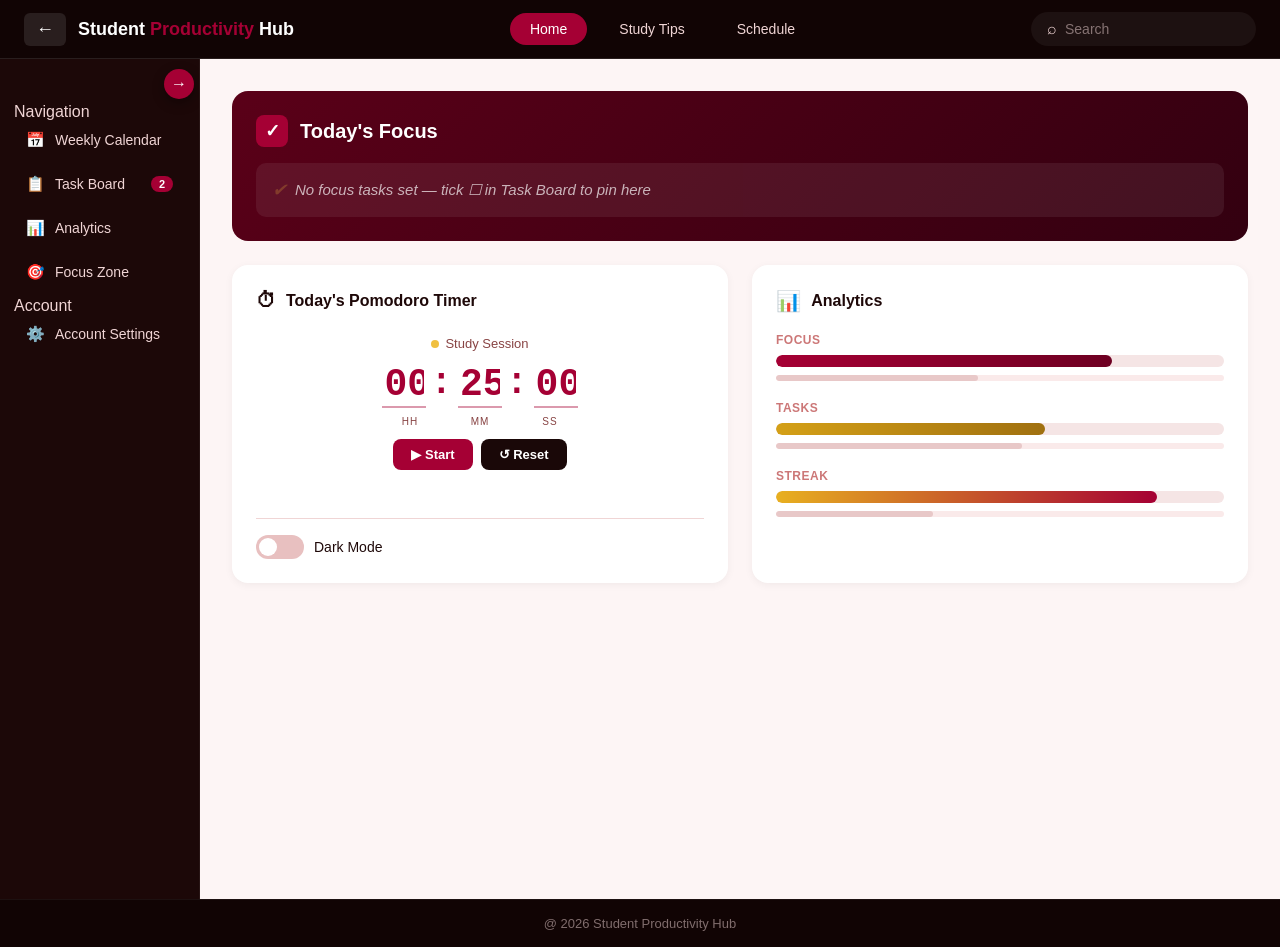
==== index.html @ 22615b6a "Update index.html" ====
<!DOCTYPE html>
<html lang="en">
<head>
  <meta charset="UTF-8" />
  <meta name="viewport" content="width=device-width, initial-scale=1.0" />
  <title>Student Productivity Hub – Home</title>
  <link rel="stylesheet" href="style.css" />
</head>
<body>

  <nav class="topbar">
    <div class="topbar-left">
      <button class="back-btn" onclick="history.back()">←</button>
      <span class="site-title">Student <span>Productivity</span> Hub</span>
    </div>
    <div class="topbar-nav">
      <a href="index.html" class="active">Home</a>
      <a href="study-tips.html">Study Tips</a>
      <a href="schedule.html">Schedule</a>
    </div>
    <div class="search-wrap">
      <span class="search-icon">⌕</span>
      <input class="search-bar" type="text" placeholder="Search" />
    </div>
  </nav>

  <div class="main-layout">

    <aside class="sidebar">
      
      <input type="checkbox" id="sidebar-toggle" class="sidebar-toggle-input" />
      
      <label for="sidebar-toggle" class="sidebar-toggle-btn">
        <span class="arrow-icon">→</span>
      </label>

      <div class="sidebar-collapsed">
        <span class="sidebar-group-label">Navigation</span>
        <a href="schedule.html" class="sidebar-item">
          <span class="sidebar-icon">📅</span>
          <span class="sidebar-text">Weekly Calendar</span>
        </a>
        <a href="javascript:void(0)" class="sidebar-item" onclick="showSection('tasks-section')">
          <span class="sidebar-icon">📋</span>
          <span class="sidebar-text">Task Board</span>
          <span class="sidebar-badge" id="task-badge">2</span>
        </a>
        <a href="javascript:void(0)" class="sidebar-item" onclick="showSection('calendar-section'); document.getElementById('analytics-card').scrollIntoView({behavior:'smooth'});">
          <span class="sidebar-icon">📊</span>
          <span class="sidebar-text">Analytics</span>
        </a>
        <a href="javascript:void(0)" class="sidebar-item" onclick="showSection('focus-section')">
          <span class="sidebar-icon">🎯</span>
          <span class="sidebar-text">Focus Zone</span>
        </a>
        <span class="sidebar-group-label" style="margin-top:12px">Account</span>
        <a href="javascript:void(0)" class="sidebar-item" onclick="showSection('settings-section')">
          <span class="sidebar-icon">⚙️</span>
          <span class="sidebar-text">Account Settings</span>
        </a>
      </div>

      <div class="sidebar-expanded">
        <div class="focus-mini">
          <div class="focus-mini-header">
            <span class="focus-check-mini">✓</span> Today's Focus
          </div>
          <div id="focus-mini-list">
            <div class="focus-mini-task"><span class="focus-tick-mini">✔</span> Finish Math Review and Read Chapter 3 in English</div>
          </div>
        </div>

        <div class="snapshot-mini">
          <div class="snapshot-mini-title">📋 To-do Snapshot</div>
          <div id="snapshot-list"></div>
          <button class="view-tasks-mini-btn" onclick="showSection('tasks-section')">VIEW TASKS</button>
        </div>

        <div class="sidebar-links">
          <a href="index.html" class="sidebar-link">Pomodoro Timer</a>
          <a href="javascript:void(0)" class="sidebar-link" onclick="toggleDarkMode()">Dark Mode</a>
        </div>
      </div>

    </aside>

    <main class="content">

      <div id="calendar-section" class="content-view">
        <div class="focus-box animate-1">
          <div class="focus-box-header">
            <div class="focus-check">✓</div>
            <h2>Today's Focus</h2>
          </div>
          <div id="focus-box-list">
            <div class="focus-task"><span class="focus-tick">✔</span> Finish Math Review and Read Chapter 3 in English.</div>
          </div>
        </div>

        <div style="display:grid; grid-template-columns:1fr 1fr; gap:24px;">
          <div class="card animate-2">
            <div class="card-title">
              <div class="card-title-icon">⏱</div>
              Today's Pomodoro Timer
            </div>
            <div class="pomodoro-main">
              <div class="pomodoro-label">
                <span class="status-dot" id="pomo-status-dot"></span>
                <span id="pomo-mode-label">Study Session</span>
              </div>
              <div class="pomodoro-display">
                <div class="pomo-digit-group">
                  <input class="pomo-digit" id="pomo-hh" type="text" maxlength="2" value="00" />
                </div>
                <span class="pomo-colon">:</span>
                <div class="pomo-digit-group">
                  <input class="pomo-digit" id="pomo-mm" type="text" maxlength="2" value="25" />
                </div>
                <span class="pomo-colon">:</span>
                <div class="pomo-digit-group">
                  <input class="pomo-digit" id="pomo-ss" type="text" maxlength="2" value="00" />
                </div>
              </div>
              <div class="pomo-unit-labels">
                <span class="pomo-unit-label">HH</span>
                <span class="pomo-unit-sep"></span>
                <span class="pomo-unit-label">MM</span>
                <span class="pomo-unit-sep"></span>
                <span class="pomo-unit-label">SS</span>
              </div>
              <div class="pomo-controls">
                <button class="pomo-btn start" id="pomo-start-btn" onclick="pomoStart()">▶ Start</button>
                <button class="pomo-btn pause" id="pomo-pause-btn" onclick="pomoPause()" style="display:none;">⏸ Pause</button>
                <button class="pomo-btn reset" onclick="pomoReset()">↺ Reset</button>
              </div>
              <div class="pomo-status" id="pomo-status-txt"></div>
            </div>
            <div class="pomodoro-controls">
              <div class="toggle-wrap" onclick="toggleDarkMode()">
                <div class="toggle-track">
                  <div class="toggle-thumb"></div>
                </div>
                Dark Mode
              </div>
            </div>
          </div>

          <div class="card animate-3" id="analytics-card">
            <div class="card-title">
              <div class="card-title-icon">📊</div>
              Analytics
            </div>
            <div class="analytics-grid">
              <div class="analytics-col">
                <div class="analytics-col-label">Focus</div>
                <div class="bar-track"><div class="bar-fill" style="width:75%"></div></div>
                <div class="bar-track-sm"><div class="bar-fill-sm" style="width:45%"></div></div>
              </div>
              <div class="analytics-col">
                <div class="analytics-col-label">Tasks</div>
                <div class="bar-track"><div class="bar-fill sage" style="width:60%"></div></div>
                <div class="bar-track-sm"><div class="bar-fill-sm" style="width:55%"></div></div>
              </div>
              <div class="analytics-col">
                <div class="analytics-col-label">Streak</div>
                <div class="bar-track"><div class="bar-fill amber" style="width:85%"></div></div>
                <div class="bar-track-sm"><div class="bar-fill-sm" style="width:35%"></div></div>
              </div>
            </div>
          </div>
        </div>
      </div>

      <div id="tasks-section" class="content-view" style="display: none;">
        <div class="card animate-1">
          <div class="card-title">
            <div class="card-title-icon">📋</div>
            Task Board
          </div>
          <div class="task-focus-header">
            <span class="task-focus-hint">🎯 Check the box under <strong>Today's Focus</strong> to pin a task to your Today's Focus section</span>
          </div>
          <div class="task-list-header">
            <span class="tlh-task">Task</span>
            <span class="tlh-focus">Today's Focus</span>
            <span class="tlh-actions">Actions</span>
          </div>
          <div id="task-list" class="task-list"></div>
          <div class="task-add-row">
            <input type="text" id="task-input" class="settings-input task-input-field" placeholder="Add a new task..." />
            <select id="task-priority" class="settings-input task-priority-select">
              <option value="high">🔴 High Priority</option>
              <option value="normal" selected>🟡 Normal</option>
              <option value="low">🟢 Low Priority</option>
            </select>
            <button class="settings-save-btn task-add-btn" onclick="addTask()">+ Add</button>
          </div>
        </div>
      </div>

      <div id="analytics-section" class="content-view" style="display: none;">
        <div class="card animate-1">
          <div class="card-title">📊 Analytics</div>
          <p>Tracking study trends.</p>
        </div>
      </div>

      <div id="focus-section" class="content-view" style="display: none;">

        <!-- Header -->
        <div class="fz-page-header animate-1">
          <div class="fz-page-icon">🎯</div>
          <div>
            <h2 class="fz-page-title">Focus Zone</h2>
            <p class="fz-page-sub">Tools to help you study smarter and stay on track</p>
          </div>
        </div>

        <!-- Row 1: Pomodoro + Study Stats -->
        <div style="display:grid; grid-template-columns:1fr 1fr; gap:24px; margin-bottom:24px;">

          <!-- Pomodoro Timer -->
          <div class="focus-panel animate-2">
            <div class="focus-panel-header">
              <span class="focus-panel-icon">⏱️</span>
              <span class="focus-panel-title">Pomodoro Timer</span>
            </div>
            <div class="focus-panel-body">
              <div class="focus-pomo-label">
                <span class="status-dot" id="fz-pomo-dot"></span>
                <span id="fz-pomo-mode">Study Session</span>
              </div>
              <div class="focus-pomo-display">
                <input class="fz-pomo-digit" id="fz-hh" type="text" maxlength="2" value="00" />
                <span class="fz-pomo-colon">:</span>
                <input class="fz-pomo-digit" id="fz-mm" type="text" maxlength="2" value="25" />
                <span class="fz-pomo-colon">:</span>
                <input class="fz-pomo-digit" id="fz-ss" type="text" maxlength="2" value="00" />
              </div>
              <div class="fz-pomo-units">
                <span>HH</span><span></span><span>MM</span><span></span><span>SS</span>
              </div>
              <div class="fz-pomo-controls">
                <button class="fz-btn fz-btn-start" id="fz-start-btn" onclick="fzStart()">▶ Start</button>
                <button class="fz-btn fz-btn-pause" id="fz-pause-btn" onclick="fzPause()" style="display:none;">⏸ Pause</button>
                <button class="fz-btn fz-btn-reset" onclick="fzReset()">↺ Reset</button>
              </div>
              <div class="fz-pomo-status" id="fz-status"></div>
              <a href="javascript:void(0)" class="fz-link" onclick="showSection('settings-section'); setTimeout(()=>document.getElementById('pomo-customization-card').scrollIntoView({behavior:'smooth',block:'start'}),100);">→ Customize timer duration in Account Settings</a>
            </div>
          </div>

          <!-- Session Stats -->
          <div class="focus-panel animate-2">
            <div class="focus-panel-header">
              <span class="focus-panel-icon">📊</span>
              <span class="focus-panel-title">Session Stats</span>
            </div>
            <div class="focus-panel-body">
              <div class="fz-stats-grid">
                <div class="fz-stat-box">
                  <div class="fz-stat-num" id="fz-stat-sessions">0</div>
                  <div class="fz-stat-label">Sessions Today</div>
                </div>
                <div class="fz-stat-box">
                  <div class="fz-stat-num" id="fz-stat-mins">0</div>
                  <div class="fz-stat-label">Time Focused</div>
                </div>
                <div class="fz-stat-box">
                  <div class="fz-stat-num" id="fz-stat-streak">0</div>
                  <div class="fz-stat-label">Day Streak</div>
                </div>
                <div class="fz-stat-box">
                  <div class="fz-stat-num" id="fz-stat-tasks">0</div>
                  <div class="fz-stat-label">Tasks Done</div>
                </div>
              </div>
              <button class="fz-copy-btn" style="width:100%; text-align:center; margin-top:8px;" onclick="fzLogSession()">✚ Log Session Manually</button>
              <button class="fz-undo-btn" onclick="fzUndoSession()">↩ Undo Last Session</button>
              <div id="fz-log-msg" style="display:none; font-size:12px; color:#d4a017; font-weight:600; text-align:center;">✔ Session logged!</div>
              <div id="fz-undo-msg" style="display:none; font-size:12px; color:#d4a017; font-weight:600; text-align:center;">↩ Last session undone.</div>
            </div>
          </div>

        </div>

        <!-- Row 2: Website Blocker + Focus Tips -->
        <div style="display:grid; grid-template-columns:1fr 1fr; gap:24px;">

          <!-- Website Blocker -->
          <div class="focus-panel animate-3">
            <div class="focus-panel-header">
              <span class="focus-panel-icon">🚫</span>
              <span class="focus-panel-title">Website Blocker List</span>
            </div>
            <div class="focus-panel-body">
              <p class="fz-blocker-desc">Add distracting sites to your block list. Copy and paste into BlockSite, StayFocusd, or any browser extension.</p>
              <div class="fz-blocker-add">
                <input type="text" id="fz-block-input" class="settings-input" placeholder="e.g. facebook.com" />
                <button class="fz-btn fz-btn-start" onclick="fzAddBlock()">+ Add</button>
              </div>
              <div id="fz-block-list" class="fz-block-list"></div>
              <div id="fz-block-empty" class="fz-block-empty">No sites added yet. Add one above!</div>
              <div style="display:flex; gap:8px; margin-top:4px; flex-wrap:wrap;">
                <button class="fz-copy-btn" onclick="fzCopyList()">📋 Copy List</button>
                <button class="fz-copy-btn" style="background:linear-gradient(135deg,#3a0010,#1a0008);" onclick="fzClearBlocks()">🗑 Clear All</button>
              </div>
              <div id="fz-copy-msg" style="display:none; font-size:12px; color:#d4a017; font-weight:600;">✔ Copied to clipboard!</div>
            </div>
          </div>

          <!-- Focus Tips -->
          <div class="focus-panel animate-3">
            <div class="focus-panel-header">
              <span class="focus-panel-icon">💡</span>
              <span class="focus-panel-title">Focus Tips</span>
            </div>
            <div class="focus-panel-body fz-tips-body">
              <div class="fz-tip-item">
                <span class="fz-tip-num">01</span>
                <div>
                  <strong>Work in 25-minute blocks</strong>
                  <p>Use the Pomodoro technique — study for 25 mins, then take a 5-min break. Repeat 4 times, then take a longer break.</p>
                </div>
              </div>
              <div class="fz-tip-item">
                <span class="fz-tip-num">02</span>
                <div>
                  <strong>Silence notifications</strong>
                  <p>Put your phone on Do Not Disturb and close unneeded browser tabs before starting a session.</p>
                </div>
              </div>
              <div class="fz-tip-item">
                <span class="fz-tip-num">03</span>
                <div>
                  <strong>Set a clear goal first</strong>
                  <p>Before each session, pin one task to Today's Focus so you always know exactly what you're working on.</p>
                </div>
              </div>
              <div class="fz-tip-item">
                <span class="fz-tip-num">04</span>
                <div>
                  <strong>Keep water nearby</strong>
                  <p>Staying hydrated keeps your brain alert. Avoid leaving your desk for water mid-session.</p>
                </div>
              </div>
            </div>
          </div>

        </div>

      </div>
      <div id="settings-section" class="content-view" style="display: none;">
        <div class="card animate-1" style="margin-bottom: 24px;">
          <div class="card-title" style="margin-bottom: 20px;">
            <div class="card-title-icon">👤</div>
            User Profile
          </div>
          <div class="settings-group">
            <div class="settings-field">
              <label class="settings-label">Full Name</label>
              <input type="text" id="profile-name" class="settings-input" placeholder="e.g. Juan Dela Cruz" />
            </div>
            <div class="settings-field">
              <label class="settings-label">College Year</label>
              <select id="profile-year" class="settings-input">
                <option value="">Select Year</option>
                <option value="1st Year">1st Year</option>
                <option value="2nd Year">2nd Year</option>
                <option value="3rd Year">3rd Year</option>
                <option value="4th Year">4th Year</option>
                <option value="5th Year">5th Year</option>
              </select>
            </div>
            <div class="settings-field">
              <label class="settings-label">Major / Program</label>
              <input type="text" id="profile-major" class="settings-input" placeholder="e.g. BS Computer Engineering" />
            </div>
            <button class="settings-save-btn" onclick="saveProfile()">Save Profile</button>
            <p id="profile-saved-msg" class="settings-success-msg" style="display:none;">✔ Profile saved!</p>
          </div>
        </div>

        <div class="card animate-2" id="pomo-customization-card" style="margin-bottom: 24px;">
          <div class="card-title" style="margin-bottom: 20px;">
            <div class="card-title-icon">⏱</div>
            Pomodoro Customization
          </div>
          <div class="settings-group">
            <div class="settings-field">
              <label class="settings-label">Study Session Duration (HH:MM:SS)</label>
              <div class="pomo-time-input-wrap">
                <input type="text" id="pomo-study-hh" class="settings-input pomo-time-part" maxlength="2" placeholder="00" />
                <span class="pomo-time-colon">:</span>
                <input type="text" id="pomo-study-mm" class="settings-input pomo-time-part" maxlength="2" placeholder="25" />
                <span class="pomo-time-colon">:</span>
                <input type="text" id="pomo-study-ss" class="settings-input pomo-time-part" maxlength="2" placeholder="00" />
              </div>
            </div>
            <div class="settings-field">
              <label class="settings-label">Short Break Duration (HH:MM:SS)</label>
              <div class="pomo-time-input-wrap">
                <input type="text" id="pomo-break-hh" class="settings-input pomo-time-part" maxlength="2" placeholder="00" />
                <span class="pomo-time-colon">:</span>
                <input type="text" id="pomo-break-mm" class="settings-input pomo-time-part" maxlength="2" placeholder="05" />
                <span class="pomo-time-colon">:</span>
                <input type="text" id="pomo-break-ss" class="settings-input pomo-time-part" maxlength="2" placeholder="00" />
              </div>
            </div>
            <button class="settings-save-btn" onclick="savePomodoro()">Apply Timer</button>
            <p id="pomo-saved-msg" class="settings-success-msg" style="display:none;">✔ Timer updated!</p>
          </div>
        </div>

        <div class="card animate-3">
          <div class="card-title" style="margin-bottom: 20px;">
            <div class="card-title-icon">🗑️</div>
            Data Management
          </div>
          <div class="settings-group">
            <p class="settings-desc">This will permanently clear all saved data including tasks, analytics, and settings stored in your browser.</p>
            <button class="settings-danger-btn" onclick="clearAllData()">Clear All Data</button>
            <p id="clear-msg" class="settings-success-msg" style="display:none;">✔ All data cleared.</p>
          </div>
        </div>
      </div>

    </main>
  </div>

  <footer>@ 2026 Student Productivity Hub</footer>

  <script>
    // ── Task Data ──
    const DEFAULT_TASKS = [
      { id: 1, text: '2 High Priority Tasks', priority: 'high', done: false, focus: false },
      { id: 2, text: '1 Exam This Week', priority: 'high', done: false, focus: false }
    ];
    function getTasks() {
      const s = localStorage.getItem('tasks');
      return s ? JSON.parse(s) : DEFAULT_TASKS;
    }
    function saveTasks(t) { localStorage.setItem('tasks', JSON.stringify(t)); }

    // ── Render Task Board ──
    function renderTasks() {
      const tasks = getTasks();
      const list = document.getElementById('task-list');
      if (list) {
        list.innerHTML = '';
        if (tasks.length === 0) {
          list.innerHTML = '<p class="task-empty">No tasks yet. Add one below!</p>';
        } else {
          tasks.forEach(task => {
            const pl = task.priority === 'high' ? '🔴' : task.priority === 'low' ? '🟢' : '🟡';
            const item = document.createElement('div');
            item.className = 'task-item' + (task.done ? ' task-done' : '') + (task.focus ? ' task-is-focus' : '');
            item.innerHTML =
              '<span class="task-priority-dot">' + pl + '</span>' +
              '<span class="task-text">' + task.text + '</span>' +
              '<label class="task-focus-label" title="Pin to Today\'s Focus">' +
                '<input type="checkbox" ' + (task.focus ? 'checked' : '') + ' onchange="toggleFocus(' + task.id + ', this.checked)" />' +
                '<span class="task-focus-box">' + (task.focus ? '🎯' : '☐') + '</span>' +
              '</label>' +
              '<div class="task-actions">' +
                '<button class="task-btn task-done-btn" onclick="toggleTask(' + task.id + ')">' + (task.done ? '↩' : '✔') + '</button>' +
                '<button class="task-btn task-delete-btn" onclick="deleteTask(' + task.id + ')">✕</button>' +
              '</div>';
            list.appendChild(item);
          });
        }
      }
      updateBadge(tasks);
      renderSnapshot(tasks);
      renderFocusBox(tasks);
      renderFocusMini(tasks);
    }

    // ── Today's Focus Rendering ──
    function renderFocusBox(tasks) {
      const box = document.getElementById('focus-box-list');
      if (!box) return;
      const ft = tasks.filter(t => t.focus && !t.done);
      if (ft.length === 0) {
        box.innerHTML = '<div class="focus-task focus-task-empty"><span class="focus-tick" style="opacity:0.35">✔</span><em>No focus tasks set — tick ☐ in Task Board to pin here</em></div>';
      } else {
        box.innerHTML = ft.map(t => '<div class="focus-task"><span class="focus-tick">✔</span> ' + t.text + '</div>').join('');
      }
    }

    function renderFocusMini(tasks) {
      const mini = document.getElementById('focus-mini-list');
      if (!mini) return;
      const ft = tasks.filter(t => t.focus && !t.done);
      if (ft.length === 0) {
        mini.innerHTML = '<div class="focus-mini-task" style="opacity:0.6"><span class="focus-tick-mini">✔</span> No focus tasks set</div>';
      } else {
        mini.innerHTML = ft.slice(0, 3).map(t => '<div class="focus-mini-task"><span class="focus-tick-mini">✔</span> ' + t.text + '</div>').join('');
      }
    }

    function toggleFocus(id, checked) {
      const tasks = getTasks();
      const t = tasks.find(x => x.id === id);
      if (t) t.focus = checked;
      saveTasks(tasks);
      renderTasks();
    }

    // ── Snapshot ──
    function renderSnapshot(tasks) {
      const snap = document.getElementById('snapshot-list');
      if (!snap) return;
      const pending = tasks.filter(t => !t.done);
      if (pending.length === 0) {
        snap.innerHTML = '<div class="snapshot-empty">All caught up! 🎉</div>';
      } else {
        snap.innerHTML = pending.slice(0, 5).map(t => {
          const pl = t.priority === 'high' ? '🔴' : t.priority === 'low' ? '🟢' : '🟡';
          return '<div class="snapshot-mini-item">' + pl + ' ' + t.text + '</div>';
        }).join('') + (pending.length > 5 ? '<div class="snapshot-empty">+' + (pending.length - 5) + ' more...</div>' : '');
      }
    }

    function updateBadge(tasks) {
      document.querySelectorAll('#task-badge, .task-badge-all').forEach(b => b.textContent = tasks.length);
    }

    function addTask() {
      const input = document.getElementById('task-input');
      const priority = document.getElementById('task-priority').value;
      const text = input.value.trim();
      if (!text) return;
      const tasks = getTasks();
      const newId = tasks.length > 0 ? Math.max(...tasks.map(t => t.id)) + 1 : 1;
      tasks.push({ id: newId, text, priority, done: false, focus: false });
      saveTasks(tasks); renderTasks(); input.value = '';
    }

    function deleteTask(id) { saveTasks(getTasks().filter(t => t.id !== id)); renderTasks(); }

    function toggleTask(id) {
      const tasks = getTasks();
      const t = tasks.find(x => x.id === id);
      if (t) t.done = !t.done;
      saveTasks(tasks); renderTasks();
    }

    document.addEventListener('keydown', e => {
      const ti = document.getElementById('task-input');
      if (e.key === 'Enter' && ti && ti === document.activeElement) addTask();
    });

    // ── Pomodoro Timer ──
    let pomoInterval = null, pomoRunning = false, pomoRemaining = 25*60, pomoTotalSeconds = 25*60;

    function padTwo(n) { return String(n).padStart(2, '0'); }

    function getPomoInputSeconds() {
      return (parseInt(document.getElementById('pomo-hh').value)||0)*3600 +
             (parseInt(document.getElementById('pomo-mm').value)||0)*60 +
             (parseInt(document.getElementById('pomo-ss').value)||0);
    }

    function setPomoDisplay(s) {
      document.getElementById('pomo-hh').value = padTwo(Math.floor(s/3600));
      document.getElementById('pomo-mm').value = padTwo(Math.floor((s%3600)/60));
      document.getElementById('pomo-ss').value = padTwo(s%60);
    }

    function pomoStart() {
      if (pomoRunning) return;
      pomoRemaining = getPomoInputSeconds();
      if (pomoRemaining <= 0) return;
      pomoTotalSeconds = pomoRemaining; pomoRunning = true;
      document.getElementById('pomo-start-btn').style.display = 'none';
      document.getElementById('pomo-pause-btn').style.display = 'inline-block';
      document.getElementById('pomo-status-txt').textContent = '⏳ Timer running...';
      ['pomo-hh','pomo-mm','pomo-ss'].forEach(id => document.getElementById(id).readOnly = true);
      pomoInterval = setInterval(() => {
        pomoRemaining--;
        setPomoDisplay(pomoRemaining);
        if (pomoRemaining <= 0) {
          clearInterval(pomoInterval); pomoInterval = null; pomoRunning = false;
          document.getElementById('pomo-start-btn').style.display = 'inline-block';
          document.getElementById('pomo-start-btn').textContent = '▶ Start';
          document.getElementById('pomo-pause-btn').style.display = 'none';
          document.getElementById('pomo-status-txt').textContent = "✅ Time's up!";
          ['pomo-hh','pomo-mm','pomo-ss'].forEach(id => document.getElementById(id).readOnly = false);
        }
      }, 1000);
    }

    function pomoPause() {
      if (!pomoRunning) return;
      clearInterval(pomoInterval); pomoInterval = null; pomoRunning = false;
      document.getElementById('pomo-start-btn').style.display = 'inline-block';
      document.getElementById('pomo-start-btn').textContent = '▶ Resume';
      document.getElementById('pomo-pause-btn').style.display = 'none';
      document.getElementById('pomo-status-txt').textContent = '⏸ Paused';
      ['pomo-hh','pomo-mm','pomo-ss'].forEach(id => document.getElementById(id).readOnly = false);
    }

    function pomoReset() {
      clearInterval(pomoInterval); pomoInterval = null; pomoRunning = false;
      const s = parseInt(localStorage.getItem('pomo-study-secs')) || 25*60;
      pomoRemaining = s; pomoTotalSeconds = s; setPomoDisplay(s);
      const sb = document.getElementById('pomo-start-btn');
      if (sb) { sb.style.display = 'inline-block'; sb.textContent = '▶ Start'; }
      const pb = document.getElementById('pomo-pause-btn');
      if (pb) pb.style.display = 'none';
      const st = document.getElementById('pomo-status-txt');
      if (st) st.textContent = '';
      ['pomo-hh','pomo-mm','pomo-ss'].forEach(id => { const el = document.getElementById(id); if(el) el.readOnly = false; });
    }

    // ── Navigation ──
    function showSection(sectionId) {
      document.querySelectorAll('.content-view').forEach(v => v.style.display = 'none');
      document.getElementById(sectionId).style.display = 'block';
      if (sectionId === 'tasks-section') renderTasks();
    }

    function toggleDarkMode() {
      document.body.classList.toggle('dark-mode');
      localStorage.setItem('theme', document.body.classList.contains('dark-mode') ? 'dark' : 'light');
    }

    // ── Settings ──
    function saveProfile() {
      localStorage.setItem('profile-name', document.getElementById('profile-name').value.trim());
      localStorage.setItem('profile-year', document.getElementById('profile-year').value);
      localStorage.setItem('profile-major', document.getElementById('profile-major').value.trim());
      const msg = document.getElementById('profile-saved-msg');
      msg.style.display = 'block'; setTimeout(() => msg.style.display = 'none', 3000);
    }

    function parsePomoTimeInput(hhId, mmId, ssId) {
      return (parseInt(document.getElementById(hhId).value)||0)*3600 +
             (parseInt(document.getElementById(mmId).value)||0)*60 +
             (parseInt(document.getElementById(ssId).value)||0);
    }

    function savePomodoro() {
      const studySecs = parsePomoTimeInput('pomo-study-hh','pomo-study-mm','pomo-study-ss');
      const brkSecs = parsePomoTimeInput('pomo-break-hh','pomo-break-mm','pomo-break-ss');
      if (studySecs <= 0) return;
      localStorage.setItem('pomo-study-secs', studySecs);
      localStorage.setItem('pomo-break-secs', brkSecs || 300);
      if (!pomoRunning) { setPomoDisplay(studySecs); pomoRemaining = studySecs; pomoTotalSeconds = studySecs; }
      const msg = document.getElementById('pomo-saved-msg');
      msg.style.display = 'block'; setTimeout(() => msg.style.display = 'none', 3000);
    }

    function clearAllData() {
      localStorage.clear();
      ['profile-name','profile-year','profile-major'].forEach(id => { const el = document.getElementById(id); if(el) el.value=''; });
      ['pomo-study-hh','pomo-study-mm','pomo-study-ss','pomo-break-hh','pomo-break-mm','pomo-break-ss'].forEach(id => { const el = document.getElementById(id); if(el) el.value=''; });
      pomoReset(); renderTasks();
      const msg = document.getElementById('clear-msg');
      msg.style.display = 'block'; setTimeout(() => msg.style.display = 'none', 3000);
    }

    function loadSettings() {
      const name = localStorage.getItem('profile-name');
      const year = localStorage.getItem('profile-year');
      const major = localStorage.getItem('profile-major');
      const studySecs = parseInt(localStorage.getItem('pomo-study-secs')) || 25*60;
      const brkSecs = parseInt(localStorage.getItem('pomo-break-secs')) || 5*60;
      if (name) document.getElementById('profile-name').value = name;
      if (year) document.getElementById('profile-year').value = year;
      if (major) document.getElementById('profile-major').value = major;
      const fillTime = (hh, mm, ss, secs) => {
        document.getElementById(hh).value = padTwo(Math.floor(secs/3600));
        document.getElementById(mm).value = padTwo(Math.floor((secs%3600)/60));
        document.getElementById(ss).value = padTwo(secs%60);
      };
      fillTime('pomo-study-hh','pomo-study-mm','pomo-study-ss', studySecs);
      fillTime('pomo-break-hh','pomo-break-mm','pomo-break-ss', brkSecs);
      setPomoDisplay(studySecs);
      pomoRemaining = studySecs; pomoTotalSeconds = studySecs;
    }


    // ── Focus Zone: Pomodoro ──
    let fzInterval = null, fzRunning = false, fzRemaining = 25*60;
    let fzTotalSecs = 25*60;
    let fzSecsElapsed = 0;

    function fzPad(n) { return String(n).padStart(2,'0'); }

    function fzSetDisplay(secs) {
      document.getElementById('fz-hh').value = fzPad(Math.floor(secs/3600));
      document.getElementById('fz-mm').value = fzPad(Math.floor((secs%3600)/60));
      document.getElementById('fz-ss').value = fzPad(secs%60);
    }

    function fzGetInput() {
      return (parseInt(document.getElementById('fz-hh').value)||0)*3600 +
             (parseInt(document.getElementById('fz-mm').value)||0)*60 +
             (parseInt(document.getElementById('fz-ss').value)||0);
    }

    function fzStart() {
      if (fzRunning) return;
      fzRemaining = fzGetInput();
      if (fzRemaining <= 0) return;
      fzTotalSecs = fzRemaining;
      fzRunning = true;
      document.getElementById('fz-start-btn').style.display = 'none';
      document.getElementById('fz-pause-btn').style.display = 'inline-block';
      document.getElementById('fz-status').textContent = '⏳ Timer running...';
      ['fz-hh','fz-mm','fz-ss'].forEach(id => document.getElementById(id).readOnly = true);
      fzInterval = setInterval(() => {
        fzRemaining--;
        fzSecsElapsed++;
        fzSetDisplay(fzRemaining);
        updateLiveMins();
        if (fzRemaining <= 0) {
          clearInterval(fzInterval); fzInterval = null; fzRunning = false;
          fzAutoLogSession();
          fzSecsElapsed = 0;
          document.getElementById('fz-start-btn').style.display = 'inline-block';
          document.getElementById('fz-start-btn').textContent = '▶ Start';
          document.getElementById('fz-pause-btn').style.display = 'none';
          document.getElementById('fz-status').textContent = "✅ Time's up! Session logged.";
          ['fz-hh','fz-mm','fz-ss'].forEach(id => document.getElementById(id).readOnly = false);
        }
      }, 1000);
    }

    function fzPause() {
      if (!fzRunning) return;
      clearInterval(fzInterval); fzInterval = null; fzRunning = false;
      document.getElementById('fz-start-btn').style.display = 'inline-block';
      document.getElementById('fz-start-btn').textContent = '▶ Resume';
      document.getElementById('fz-pause-btn').style.display = 'none';
      document.getElementById('fz-status').textContent = '⏸ Paused';
      ['fz-hh','fz-mm','fz-ss'].forEach(id => document.getElementById(id).readOnly = false);
    }

    function fzReset() {
      clearInterval(fzInterval); fzInterval = null; fzRunning = false;
      fzSecsElapsed = 0;
      const secs = parseInt(localStorage.getItem('pomo-study-secs')) || 25*60;
      fzTotalSecs = secs; fzRemaining = secs; fzSetDisplay(secs);
      const sb = document.getElementById('fz-start-btn');
      if (sb) { sb.style.display = 'inline-block'; sb.textContent = '▶ Start'; }
      const pb = document.getElementById('fz-pause-btn');
      if (pb) pb.style.display = 'none';
      const st = document.getElementById('fz-status');
      if (st) st.textContent = '';
      ['fz-hh','fz-mm','fz-ss'].forEach(id => { const el = document.getElementById(id); if(el) el.readOnly = false; });
    }

    function updateLiveMins() {
      const el = document.getElementById('fz-stat-mins');
      if (!el) return;
      // Show minutes elapsed in real time — updates every second
      // Format: whole minutes only, but updates the moment a new minute passes
      const totalSecsElapsed = fzSecsElapsed;
      const mins = Math.floor(totalSecsElapsed / 60);
      const secs = totalSecsElapsed % 60;
      // Show "Xm Ys" while under 1 min, then "X min" after
      if (totalSecsElapsed < 60) {
        el.textContent = secs + 's';
      } else {
        el.textContent = mins + (secs > 0 ? 'm ' + secs + 's' : 'm');
      }
    }

    // ── Focus Zone: Website Blocker ──
    function getBlockList() {
      const s = localStorage.getItem('block-list');
      return s ? JSON.parse(s) : [];
    }

    function saveBlockList(list) { localStorage.setItem('block-list', JSON.stringify(list)); }

    function renderBlockList() {
      const list = getBlockList();
      const container = document.getElementById('fz-block-list');
      const empty = document.getElementById('fz-block-empty');
      if (!container) return;
      if (list.length === 0) {
        container.innerHTML = '';
        if (empty) empty.style.display = 'block';
      } else {
        if (empty) empty.style.display = 'none';
        container.innerHTML = list.map((site, i) =>
          '<div class="fz-block-item">' +
            '<span class="fz-block-site">🔴 ' + site + '</span>' +
            '<button class="fz-block-remove" onclick="fzRemoveBlock(' + i + ')">✕</button>' +
          '</div>'
        ).join('');
      }
    }

    function fzAddBlock() {
      const input = document.getElementById('fz-block-input');
      const val = input.value.trim().toLowerCase().replace(/^https?:\/\//,'').replace(/\/.*$/,'');
      if (!val) return;
      const list = getBlockList();
      if (!list.includes(val)) { list.push(val); saveBlockList(list); }
      renderBlockList();
      input.value = '';
    }

    function fzRemoveBlock(i) {
      const list = getBlockList();
      list.splice(i, 1);
      saveBlockList(list);
      renderBlockList();
    }

    function fzCopyList() {
      const list = getBlockList();
      if (list.length === 0) return;
      navigator.clipboard.writeText(list.join('\n')).then(() => {
        const msg = document.getElementById('fz-copy-msg');
        msg.style.display = 'block';
        setTimeout(() => msg.style.display = 'none', 2500);
      });
    }

    function fzClearBlocks() { saveBlockList([]); renderBlockList(); }

    // ── Session Stats ──
    function getStats() {
      const today = new Date().toDateString();
      const s = localStorage.getItem('fz-stats');
      const data = s ? JSON.parse(s) : {};
      // Reset completely if it's a new day or no data yet
      if (!data.date || data.date !== today) {
        const fresh = { date: today, sessions: 0, mins: 0, secs: 0, streak: 0, history: [] };
        localStorage.setItem('fz-stats', JSON.stringify(fresh));
        return fresh;
      }
      if (!data.history) data.history = [];
      if (!data.secs) data.secs = 0;
      return data;
    }

    function saveStats(data) { localStorage.setItem('fz-stats', JSON.stringify(data)); }

    function renderStats() {
      const stats = getStats();
      const tasks = getTasks();
      const done = tasks.filter(t => t.done).length;
      const el = id => document.getElementById(id);
      if (el('fz-stat-sessions')) el('fz-stat-sessions').textContent = stats.sessions;
      if (el('fz-stat-mins')) {
        if (fzSecsElapsed === 0) {
          el('fz-stat-mins').textContent = '0';
        } else {
          const mins = Math.floor(fzSecsElapsed / 60);
          const secs = fzSecsElapsed % 60;
          el('fz-stat-mins').textContent = fzSecsElapsed < 60 ? secs + 's' : mins + (secs > 0 ? 'm ' + secs + 's' : 'm');
        }
      }
      if (el('fz-stat-streak')) el('fz-stat-streak').textContent = stats.streak;
      if (el('fz-stat-tasks')) el('fz-stat-tasks').textContent = done;
    }

    function fzAutoLogSession() {
      const stats = getStats();
      const minsThisSession = Math.round(fzTotalSecs / 60);
      stats.history.push({ sessions: 1, mins: minsThisSession });
      stats.sessions += 1;
      stats.mins += minsThisSession;
      stats.secs = 0;
      stats.streak = Math.max(1, stats.streak);
      saveStats(stats);
      renderStats();
    }

    function fzLogSession() {
      const stats = getStats();
      const minsThisSession = Math.max(1, Math.floor(fzSecsElapsed / 60));
      stats.history.push({ sessions: 1, mins: minsThisSession });
      stats.sessions += 1;
      stats.mins += minsThisSession;
      stats.secs = 0;
      stats.streak = Math.max(1, stats.streak);
      fzSecsElapsed = 0;
      saveStats(stats);
      renderStats();
      const msg = document.getElementById('fz-log-msg');
      if (msg) { msg.style.display = 'block'; setTimeout(() => msg.style.display = 'none', 2500); }
    }

    function fzUndoSession() {
      const stats = getStats();
      if (!stats.history || stats.history.length === 0) return;
      const last = stats.history.pop();
      stats.sessions = Math.max(0, stats.sessions - last.sessions);
      stats.mins = Math.max(0, stats.mins - last.mins);
      saveStats(stats);
      renderStats();
      const msg = document.getElementById('fz-undo-msg');
      if (msg) { msg.style.display = 'block'; setTimeout(() => msg.style.display = 'none', 2500); }
    }

    document.addEventListener('keydown', e => {
      const bi = document.getElementById('fz-block-input');
      if (e.key === 'Enter' && bi && bi === document.activeElement) fzAddBlock();
    });

    window.addEventListener('load', () => {
      if (localStorage.getItem('theme') === 'dark') document.body.classList.add('dark-mode');
      loadSettings();
      // Clear session stats on every page load — frontend only
      localStorage.removeItem('fz-stats');
      fzReset();
      renderBlockList();
      renderStats();
      const t = getTasks();
      updateBadge(t); renderSnapshot(t); renderFocusBox(t); renderFocusMini(t);
      updateBadge(t); renderSnapshot(t); renderFocusBox(t); renderFocusMini(t);
      const hash = window.location.hash.replace('#', '');
      if (hash === 'analytics-card') {
        showSection('calendar-section');
        setTimeout(() => document.getElementById('analytics-card').scrollIntoView({behavior:'smooth'}), 100);
      } else if (hash === 'pomo-customization-card') {
        showSection('settings-section');
        setTimeout(() => document.getElementById('pomo-customization-card').scrollIntoView({behavior:'smooth', block:'start'}), 100);
      } else if (hash === 'tasks-section') {
        showSection('tasks-section');
      } else if (hash) {
        const target = document.getElementById(hash);
        if (target) showSection(hash);
      }
    });
  </script>

</body>
</html>
---- style.css ----
:root {
  --bg-dark: #1c0808;
  --bg-darker: #110404;
  --bg-light: #fdf5f5;
  --accent: #a50034;
  --text: #f0d5d5;
  --text-dark: #1e0808;
  --green: #f0c040;
  --sage: #d4a017;
  --amber: #e8b020;
}

* {
  margin: 0;
  padding: 0;
  box-sizing: border-box;
}

body {
  font-family: 'Segoe UI', Tahoma, Geneva, Verdana, sans-serif;
  background: var(--bg-dark);
  color: var(--text);
  min-height: 100vh;
  display: flex;
  flex-direction: column;
}

.topbar {
  background: var(--bg-darker);
  padding: 12px 24px;
  display: flex;
  justify-content: space-between;
  align-items: center;
  border-bottom: 1px solid rgba(255,255,255,0.1);
}

.topbar-left {
  display: flex;
  align-items: center;
  gap: 12px;
}

.back-btn {
  background: rgba(255,255,255,0.1);
  border: none;
  color: white;
  font-size: 18px;
  padding: 6px 12px;
  border-radius: 6px;
  cursor: pointer;
  transition: all 0.3s;
}

.back-btn:hover {
  background: rgba(255,255,255,0.2);
}

.site-title {
  font-size: 18px;
  font-weight: 600;
  color: white;
}

.site-title span {
  color: var(--accent);
}

.topbar-nav {
  display: flex;
  gap: 12px;
}

.topbar-nav a {
  padding: 8px 20px;
  border-radius: 20px;
  text-decoration: none;
  color: var(--text);
  font-size: 14px;
  transition: all 0.3s;
}

.topbar-nav a.active {
  background: var(--accent);
  color: white;
}

.topbar-nav a:hover:not(.active) {
  background: rgba(255,255,255,0.05);
}

.search-wrap {
  display: flex;
  align-items: center;
  gap: 8px;
  background: rgba(255,255,255,0.05);
  padding: 8px 16px;
  border-radius: 20px;
  min-width: 200px;
}

.search-icon {
  color: var(--text);
  font-size: 16px;
}

.search-bar {
  background: transparent;
  border: none;
  outline: none;
  color: var(--text);
  font-size: 14px;
  flex: 1;
}

.search-bar::placeholder {
  color: rgba(240,213,213,0.5);
}

.main-layout {
  display: flex;
  flex: 1;
}

.sidebar {
  width: 200px;
  background: var(--bg-dark);
  padding: 20px 14px;
  border-right: 1px solid rgba(255,255,255,0.05);
  overflow: hidden;
  height: calc(100vh - 60px);
  display: flex;
  flex-direction: column;
  justify-content: flex-start;
  padding-top: 44px;
}

.sidebar-group-label {
  margin-bottom: 8px;
}

.sidebar-item {
  display: flex;
  align-items: center;
  gap: 10px;
  padding: 10px 12px;
  border-radius: 8px;
  color: var(--text);
  text-decoration: none;
  font-size: 14px;
  margin-bottom: 6px;
  transition: all 0.3s;
  position: relative;
  white-space: nowrap;
}

.sidebar-item:hover {
  background: rgba(165,0,52,0.15);
}

.sidebar-icon {
  font-size: 15px;
}

.sidebar-chevron {
  margin-left: auto;
  font-size: 12px;
  color: rgba(240,213,213,0.3);
}

.sidebar-badge {
  margin-left: auto;
  background: var(--accent);
  color: white;
  font-size: 11px;
  font-weight: 600;
  padding: 2px 8px;
  border-radius: 10px;
}

.sidebar-text {
  overflow: hidden;
  text-overflow: ellipsis;
}

.content {
  flex: 1;
  background: var(--bg-light);
  padding: 32px;
  overflow-y: auto;
}

.focus-box {
  background: linear-gradient(135deg, #5a0018 0%, #330010 100%);
  border-radius: 16px;
  padding: 24px;
  margin-bottom: 24px;
  color: white;
}

.focus-box-header {
  display: flex;
  align-items: center;
  gap: 12px;
  margin-bottom: 16px;
}

.focus-check {
  background: var(--accent);
  width: 32px;
  height: 32px;
  border-radius: 8px;
  display: flex;
  align-items: center;
  justify-content: center;
  font-size: 18px;
  font-weight: bold;
}

.focus-box-header h2 {
  font-size: 20px;
  font-weight: 600;
}

.focus-task {
  background: rgba(255,255,255,0.1);
  padding: 16px;
  border-radius: 10px;
  display: flex;
  align-items: center;
  gap: 12px;
  font-size: 15px;
}

.focus-tick {
  color: var(--green);
  font-size: 18px;
}

.card {
  background: white;
  border-radius: 16px;
  padding: 24px;
  box-shadow: 0 2px 8px rgba(0,0,0,0.05);
}

.card-title {
  display: flex;
  align-items: center;
  gap: 10px;
  font-size: 16px;
  font-weight: 600;
  color: var(--text-dark);
  margin-bottom: 20px;
}

.card-title-icon {
  font-size: 20px;
}

.pomodoro-main {
  text-align: center;
  margin: 24px 0;
}

.pomodoro-label {
  display: flex;
  align-items: center;
  justify-content: center;
  gap: 6px;
  color: #884444;
  font-size: 13px;
  margin-bottom: 12px;
}

.status-dot {
  width: 8px;
  height: 8px;
  background: var(--green);
  border-radius: 50%;
  display: inline-block;
  animation: pulse 2s infinite;
}

@keyframes pulse {
  0%, 100% { opacity: 1; }
  50% { opacity: 0.5; }
}

.pomodoro-time {
  font-size: 48px;
  font-weight: 700;
  color: var(--text-dark);
}

.pomodoro-time sup {
  font-size: 20px;
  color: #cc8888;
  font-weight: 400;
}

.pomodoro-controls {
  display: flex;
  align-items: center;
  justify-content: space-between;
  padding-top: 16px;
  border-top: 1px solid #f0d5d5;
}

.toggle-wrap {
  display: flex;
  align-items: center;
  gap: 10px;
  cursor: pointer;
  font-size: 14px;
  color: var(--text-dark);
}

.toggle-track {
  width: 48px;
  height: 24px;
  background: #e8c0c0;
  border-radius: 12px;
  position: relative;
  transition: all 0.3s;
}

.toggle-track.on {
  background: var(--accent);
}

.toggle-thumb {
  width: 18px;
  height: 18px;
  background: white;
  border-radius: 50%;
  position: absolute;
  top: 3px;
  left: 3px;
  transition: all 0.3s;
}

.toggle-track.on .toggle-thumb {
  left: 27px;
}

.divider-v {
  width: 1px;
  height: 24px;
  background: #f0d5d5;
}

.acct-link {
  color: #aa5555;
  text-decoration: none;
  font-size: 13px;
  transition: color 0.3s;
}

.acct-link:hover {
  color: var(--accent);
}

.analytics-grid {
  display: flex;
  flex-direction: column;
  gap: 20px;
}

.analytics-col {
  display: flex;
  flex-direction: column;
  gap: 8px;
}

.analytics-col-label {
  font-size: 12px;
  font-weight: 600;
  text-transform: uppercase;
  letter-spacing: 0.5px;
  color: #cc7777;
}

.bar-track {
  height: 12px;
  background: #f5e5e5;
  border-radius: 6px;
  overflow: hidden;
}

.bar-fill {
  height: 100%;
  background: linear-gradient(90deg, var(--accent) 0%, #6e0022 100%);
  border-radius: 6px;
  transition: width 0.5s ease;
}

.bar-fill.sage {
  background: linear-gradient(90deg, var(--sage) 0%, #a07010 100%);
}

.bar-fill.amber {
  background: linear-gradient(90deg, var(--amber) 0%, var(--accent) 100%);
}

.bar-track-sm {
  height: 6px;
  background: #faeaea;
  border-radius: 3px;
  overflow: hidden;
}

.bar-fill-sm {
  height: 100%;
  background: #e8c8c8;
  border-radius: 3px;
}

.page-header {
  margin-bottom: 32px;
}

.page-header h1 {
  font-size: 32px;
  font-weight: 700;
  color: var(--text-dark);
  margin-bottom: 8px;
}

.page-header p {
  font-size: 16px;
  color: #884444;
}

.techniques-grid {
  display: grid;
  grid-template-columns: repeat(auto-fit, minmax(280px, 1fr));
  gap: 20px;
  margin-bottom: 40px;
}

.technique-card {
  background: white;
  border-radius: 16px;
  padding: 24px;
  box-shadow: 0 2px 8px rgba(0,0,0,0.05);
  transition: all 0.3s;
}

.technique-card:hover {
  transform: translateY(-4px);
  box-shadow: 0 4px 16px rgba(165,0,52,0.15);
}

.technique-card-icon {
  width: 48px;
  height: 48px;
  background: linear-gradient(135deg, var(--accent) 0%, #6e0022 100%);
  border-radius: 12px;
  display: flex;
  align-items: center;
  justify-content: center;
  font-size: 24px;
  margin-bottom: 16px;
}

.technique-name {
  font-size: 18px;
  font-weight: 600;
  color: var(--text-dark);
  margin-bottom: 8px;
}

.technique-desc {
  font-size: 14px;
  color: #884444;
  line-height: 1.6;
}

.section-title {
  font-size: 24px;
  font-weight: 700;
  color: var(--text-dark);
  margin-bottom: 20px;
}

.templates-list {
  display: flex;
  flex-direction: column;
  gap: 12px;
}

.template-item {
  background: white;
  border-radius: 12px;
  padding: 20px;
  display: flex;
  align-items: center;
  gap: 16px;
  box-shadow: 0 2px 8px rgba(0,0,0,0.05);
  cursor: pointer;
  transition: all 0.3s;
}

.template-item:hover {
  transform: translateX(4px);
  box-shadow: 0 4px 12px rgba(165,0,52,0.12);
}

.template-file-icon {
  width: 40px;
  height: 40px;
  background: rgba(165,0,52,0.1);
  border-radius: 10px;
  display: flex;
  align-items: center;
  justify-content: center;
  font-size: 20px;
}

.template-name {
  flex: 1;
  font-size: 15px;
  font-weight: 500;
  color: var(--text-dark);
}

.template-arrow {
  color: var(--accent);
  font-size: 18px;
}

@keyframes fadeInUp {
  from {
    opacity: 0;
    transform: translateY(20px);
  }
  to {
    opacity: 1;
    transform: translateY(0);
  }
}

.animate-1 {
  animation: fadeInUp 0.5s ease forwards;
}

.animate-2 {
  animation: fadeInUp 0.5s ease 0.1s forwards;
  opacity: 0;
}

.animate-3 {
  animation: fadeInUp 0.5s ease 0.2s forwards;
  opacity: 0;
}

.animate-4 {
  animation: fadeInUp 0.5s ease 0.3s forwards;
  opacity: 0;
}

.animate-5 {
  animation: fadeInUp 0.5s ease 0.4s forwards;
  opacity: 0;
}

.focus-banner {
  background: linear-gradient(135deg, #5a0018 0%, #330010 100%);
  padding: 16px 32px;
  color: white;
}

.focus-banner-row {
  display: flex;
  align-items: center;
  gap: 10px;
  font-size: 14px;
  margin-bottom: 4px;
}

.focus-banner-row:last-child {
  margin-bottom: 0;
}

.focus-banner-tick {
  color: var(--green);
  font-size: 16px;
}

.sidebar-left {
  width: 240px;
  background: var(--bg-dark);
  padding: 24px 20px;
  border-right: 1px solid rgba(255,255,255,0.05);
}

.sl-header {
  font-size: 18px;
  font-weight: 600;
  color: white;
  margin-bottom: 20px;
}

.snapshot-box {
  background: rgba(240,192,64,0.18);
  border-radius: 12px;
  padding: 16px;
  margin-bottom: 20px;
}

.snapshot-title {
  font-weight: 600;
  color: var(--text-dark);
  margin-bottom: 12px;
  font-size: 15px;
}

.snapshot-item {
  color: #7a3030;
  font-size: 13px;
  margin-bottom: 8px;
}

.view-tasks-btn {
  width: 100%;
  background: var(--bg-darker);
  color: white;
  border: none;
  padding: 10px;
  border-radius: 8px;
  font-weight: 600;
  font-size: 12px;
  cursor: pointer;
  margin-top: 12px;
  transition: all 0.3s;
}

.view-tasks-btn:hover {
  background: #080202;
}

.sl-links {
  display: flex;
  flex-direction: column;
  gap: 8px;
}

.sl-link {
  color: var(--accent);
  font-size: 14px;
  padding: 10px;
  border-radius: 6px;
  cursor: pointer;
  transition: all 0.3s;
}

.sl-link:hover {
  background: rgba(165,0,52,0.12);
}

.schedule-content {
  flex: 1;
  background: var(--bg-light);
  padding: 32px;
  overflow-y: auto;
}

.cal-wrapper {
  background: white;
  border-radius: 16px;
  padding: 24px;
  margin-bottom: 24px;
  box-shadow: 0 2px 8px rgba(0,0,0,0.05);
}

.cal-section-title {
  font-size: 20px;
  font-weight: 600;
  color: var(--text-dark);
  margin-bottom: 20px;
}

.cal-table {
  width: 100%;
  border-collapse: collapse;
  font-size: 13px;
}

.cal-table thead {
  background: #faf0f0;
  border-bottom: 2px solid #f0d5d5;
}

.cal-table th {
  padding: 12px 8px;
  text-align: center;
  font-size: 12px;
  font-weight: 600;
  color: var(--text-dark);
  border-bottom: 2px solid #f0d5d5;
}

.time-th {
  text-align: left;
  color: var(--accent);
  font-weight: 700;
}

.cal-table td {
  padding: 20px 8px;
  border-bottom: 1px solid #faeaea;
  min-height: 60px;
  text-align: center;
  transition: all 0.3s;
}

.cal-table td:hover:not(.time-cell) {
  background: rgba(165,0,52,0.04);
  cursor: pointer;
}

.time-cell {
  font-weight: 600;
  color: #aa5555;
  font-size: 12px;
  text-align: left;
  background: #fdf8f8;
}

.zone-resource-wrap {
  display: grid;
  grid-template-columns: 1fr auto 1fr;
  gap: 24px;
  align-items: start;
}

.zone-divider {
  width: 1px;
  background: #f0d5d5;
  height: 100%;
  min-height: 200px;
}

.zone-grid {
  display: grid;
  grid-template-columns: repeat(2, 1fr);
  gap: 16px;
}

.zone-card {
  background: white;
  border-radius: 12px;
  padding: 16px;
  box-shadow: 0 2px 8px rgba(0,0,0,0.05);
}

.zone-placeholder {
  width: 100%;
  height: 80px;
  background: linear-gradient(135deg, #faeaea 0%, #f5dada 100%);
  border-radius: 8px;
  margin-bottom: 12px;
}

.zone-label {
  font-size: 14px;
  font-weight: 500;
  color: var(--text-dark);
  margin-bottom: 10px;
}

.zone-bar {
  height: 8px;
  background: #f5e5e5;
  border-radius: 4px;
  margin-bottom: 6px;
}

.zone-bar-sm {
  height: 4px;
  background: #faeaea;
  border-radius: 2px;
}

.sidebar-right {
  width: 240px;
  background: var(--bg-dark);
  padding: 24px 20px;
  border-left: 1px solid rgba(255,255,255,0.05);
}

.sr-header {
  font-size: 18px;
  font-weight: 600;
  color: white;
  margin-bottom: 20px;
}

.sr-box {
  background: rgba(255,255,255,0.05);
  border-radius: 12px;
  padding: 16px;
  margin-bottom: 16px;
}

.sr-box-title {
  font-weight: 600;
  color: white;
  margin-bottom: 12px;
  font-size: 14px;
}

.sr-item {
  color: var(--text);
  font-size: 12px;
  margin-bottom: 8px;
}

.sr-analytics-btn {
  background: rgba(165,0,52,0.12);
  color: var(--accent);
  padding: 12px;
  border-radius: 8px;
  text-align: center;
  font-size: 13px;
  font-weight: 500;
  cursor: pointer;
  margin-bottom: 16px;
  transition: all 0.3s;
}

.sr-analytics-btn:hover {
  background: rgba(165,0,52,0.22);
}

.sr-pomo-row {
  display: flex;
  justify-content: space-between;
  align-items: center;
  margin-bottom: 12px;
}

.sr-pomo-time {
  font-size: 18px;
  font-weight: 600;
  color: white;
}

.sr-divider {
  border: none;
  border-top: 1px solid rgba(255,255,255,0.1);
  margin: 12px 0;
}

.sr-ctrl-row {
  display: flex;
  justify-content: space-between;
  align-items: center;
  font-size: 12px;
  color: var(--text);
}

.sr-ctrl-link {
  color: var(--accent);
  cursor: pointer;
}

.sr-ctrl-link:hover {
  text-decoration: underline;
}

.sr-list-row {
  display: flex;
  justify-content: space-between;
  align-items: center;
  padding: 12px;
  background: rgba(255,255,255,0.05);
  border-radius: 8px;
  color: var(--text);
  font-size: 13px;
  cursor: pointer;
  transition: all 0.3s;
}

.sr-list-row:hover {
  background: rgba(255,255,255,0.08);
}

.sidebar {
  position: relative;
}

.sidebar-toggle-input {
  display: none;
}

.sidebar-toggle-btn {
  position: absolute;
  top: 10px;
  right: 5px;
  width: 30px;
  height: 30px;
  background: var(--accent);
  border-radius: 50%;
  display: flex;
  align-items: center;
  justify-content: center;
  cursor: pointer;
  z-index: 200;
  box-shadow: 0 4px 12px rgba(0,0,0,0.35);
  transition: all 0.25s ease;
}

.sidebar-toggle-btn:hover {
  background: #7a0028;
  transform: scale(1.1);
}

.arrow-icon {
  color: white;
  font-size: 16px;
  font-weight: 900;
  line-height: 1;
}

.sidebar-toggle-input:checked + .sidebar-toggle-btn .arrow-icon {
  transform: rotate(180deg);
}

.sidebar-expanded {
  display: none;
  padding: 20px 15px;
  overflow-y: auto;
  max-height: calc(100vh - 100px);
}

.sidebar-toggle-input:checked ~ .sidebar-collapsed {
  display: none;
}

.sidebar-toggle-input:checked ~ .sidebar-expanded {
  display: block;
}

.focus-mini {
  background: linear-gradient(135deg, #5a0018 0%, #330010 100%);
  border-radius: 10px;
  padding: 12px;
  margin-bottom: 16px;
  color: white;
  font-size: 12px;
}

.focus-mini-header {
  font-weight: 600;
  margin-bottom: 8px;
  display: flex;
  align-items: center;
  gap: 6px;
}

.focus-check-mini {
  background: var(--accent);
  width: 18px;
  height: 18px;
  border-radius: 4px;
  display: inline-flex;
  align-items: center;
  justify-content: center;
  font-size: 11px;
}

.focus-mini-task {
  background: rgba(255,255,255,0.1);
  padding: 8px;
  border-radius: 6px;
  display: flex;
  gap: 6px;
  font-size: 11px;
  line-height: 1.4;
}

.focus-tick-mini {
  color: #f0c040;
  flex-shrink: 0;
}

.sidebar-section-header {
  font-size: 15px;
  font-weight: 600;
  color: white;
  margin: 16px 0 12px 0;
  padding-bottom: 8px;
  border-bottom: 1px solid rgba(255,255,255,0.1);
}

.snapshot-mini {
  background: rgba(240,192,64,0.18);
  border-radius: 10px;
  padding: 12px;
  margin-bottom: 16px;
}

.snapshot-mini-title {
  font-weight: 600;
  color: #ffffff;
  margin-bottom: 8px;
  font-size: 13px;
}

.snapshot-mini-item {
  color: #ffffff;
  font-size: 12px;
  margin-bottom: 6px;
  display: flex;
  align-items: center;
  gap: 5px;
}

.snapshot-empty {
  color: rgba(255,255,255,0.55);
  font-size: 11px;
  font-style: italic;
}

.view-tasks-mini-btn {
  width: 100%;
  background: var(--accent);
  color: white;
  border: none;
  padding: 8px;
  border-radius: 6px;
  font-weight: 600;
  font-size: 11px;
  cursor: pointer;
  margin-top: 8px;
  transition: all 0.3s;
  text-transform: uppercase;
  letter-spacing: 0.5px;
}

.view-tasks-mini-btn:hover {
  background: #7a0028;
}

.sidebar-links {
  display: flex;
  flex-direction: column;
  gap: 6px;
  margin-top: 16px;
}

.sidebar-link {
  color: var(--accent);
  text-decoration: none;
  font-size: 12px;
  padding: 8px 10px;
  border-radius: 6px;
  transition: all 0.3s;
}

.sidebar-link:hover {
  background: rgba(165,0,52,0.15);
}

.sidebar-text {
  flex: 1;
}

footer {
  background: var(--bg-darker);
  color: rgba(240,213,213,0.5);
  text-align: center;
  padding: 16px;
  font-size: 13px;
  border-top: 1px solid rgba(255,255,255,0.05);
}

.zone-mini-card {
  background: linear-gradient(135deg, #faf0f0 0%, #f5e5e5 100%);
  border-radius: 10px;
  padding: 16px;
  text-align: center;
  transition: all 0.3s;
  cursor: pointer;
}

.zone-mini-card:hover {
  transform: translateY(-2px);
  box-shadow: 0 4px 12px rgba(165,0,52,0.15);
}

.zone-mini-icon {
  font-size: 32px;
  margin-bottom: 8px;
}

.zone-mini-label {
  font-size: 13px;
  font-weight: 500;
  color: var(--text-dark);
}

body.dark-mode {
  --bg-dark: #0e0303;
  --bg-darker: #070101;
  --bg-light: #1a0808;
  --text: #f0d5d5;
  --text-dark: #fdf5f5;
}

body.dark-mode .card,
body.dark-mode .technique-card,
body.dark-mode .template-item {
  background: #2a0a0a;
  color: var(--text);
  box-shadow: 0 4px 12px rgba(0,0,0,0.5);
}

body.dark-mode .toggle-track {
  background: var(--accent);
}

body.dark-mode .toggle-thumb {
  left: 27px;
}

body.dark-mode .bar-track,
body.dark-mode .bar-track-sm {
  background: #3d1010;
}

body.dark-mode .cal-table thead,
body.dark-mode .time-cell {
  background: #2a0a0a;
}

body.dark-mode .cal-table th,
body.dark-mode .cal-table td {
  border-bottom: 1px solid #3d1010;
}

body.dark-mode .zone-mini-card {
  background: rgba(255,255,255,0.03);
  border: 1px solid rgba(255,255,255,0.08);
  color: var(--text);
}

body.dark-mode .zone-mini-label {
  color: var(--text);
}

body.dark-mode .card {
  background: #1a0808;
  color: var(--text);
  box-shadow: 0 4px 20px rgba(0,0,0,0.4);
}

.focus-banner,
.sidebar-left,
.sidebar-right,
.schedule-content,
.cal-wrapper,
.zone-resource-wrap,
.zone-grid,
.zone-card,
.zone-placeholder,
.zone-label,
.zone-bar,
.zone-bar-sm,
.zone-divider {
}

@media (max-width: 1024px) {
  .techniques-grid {
    grid-template-columns: 1fr;
  }

  .zone-resource-wrap {
    grid-template-columns: 1fr;
  }

  .zone-divider {
    display: none;
  }
}

@media (max-width: 768px) {
  .topbar {
    flex-wrap: wrap;
  }

  .search-wrap {
    order: 3;
    width: 100%;
    margin-top: 12px;
  }

  .sidebar {
    width: 60px;
  }

  .sidebar-text,
  .sidebar-group-label {
    display: none;
  }

  .sidebar-toggle-input:checked ~ .sidebar-collapsed .sidebar-text,
  .sidebar-toggle-input:checked ~ .sidebar-collapsed .sidebar-group-label {
    display: block;
  }

  .content {
    padding: 20px;
  }

  .main-layout {
    flex-direction: column;
  }

  .sidebar-left,
  .sidebar-right {
    display: none;
  }
}

.settings-group {
  display: flex;
  flex-direction: column;
  gap: 16px;
}

.settings-field {
  display: flex;
  flex-direction: column;
  gap: 6px;
}

.settings-label {
  font-size: 13px;
  font-weight: 600;
  color: var(--text-dark);
  text-transform: uppercase;
  letter-spacing: 0.4px;
}

body.dark-mode .settings-label {
  color: var(--text);
}

.settings-input {
  padding: 10px 14px;
  border: 1px solid #f0d5d5;
  border-radius: 8px;
  font-size: 14px;
  color: var(--text-dark);
  background: #fff;
  outline: none;
  transition: border 0.2s;
  font-family: 'Segoe UI', Tahoma, Geneva, Verdana, sans-serif;
}

.settings-input:focus {
  border-color: var(--accent);
}

body.dark-mode .settings-input {
  background: #2a0a0a;
  border-color: #3d1010;
  color: var(--text);
}

.settings-save-btn {
  align-self: flex-start;
  background: var(--accent);
  color: white;
  border: none;
  padding: 10px 24px;
  border-radius: 8px;
  font-size: 14px;
  font-weight: 600;
  cursor: pointer;
  transition: background 0.2s;
}

.settings-save-btn:hover {
  background: #7a0028;
}

.settings-danger-btn {
  align-self: flex-start;
  background: #1a0808;
  color: white;
  border: none;
  padding: 10px 24px;
  border-radius: 8px;
  font-size: 14px;
  font-weight: 600;
  cursor: pointer;
  transition: background 0.2s;
}

.settings-danger-btn:hover {
  background: #000000;
}

.settings-success-msg {
  font-size: 13px;
  color: #d4a017;
  font-weight: 600;
  margin: 0;
}

.settings-desc {
  font-size: 14px;
  color: #884444;
  line-height: 1.6;
  margin: 0;
}

body.dark-mode .settings-desc {
  color: var(--text);
}

.settings-toggle-row {
  display: flex;
  align-items: center;
  gap: 16px;
}

.settings-toggle-label {
  font-size: 14px;
  font-weight: 600;
  color: var(--text-dark);
  margin-bottom: 4px;
}

body.dark-mode .settings-toggle-label {
  color: var(--text);
}

.settings-toggle-desc {
  font-size: 13px;
  color: #884444;
  line-height: 1.5;
}

body.dark-mode .settings-toggle-desc {
  color: var(--text);
}

/* ── Task Board ── */
.task-list {
  display: flex;
  flex-direction: column;
  gap: 10px;
  margin-bottom: 20px;
  min-height: 20px;
}

.task-item {
  display: flex;
  align-items: center;
  gap: 12px;
  padding: 12px 14px;
  border-radius: 10px;
  background: #fff5f5;
  border: 1px solid #f0d5d5;
  transition: background 0.2s;
}

body.dark-mode .task-item {
  background: #2a0a0a;
  border-color: #3d1010;
}

.task-item.task-done {
  opacity: 0.55;
}

.task-item.task-done .task-text {
  text-decoration: line-through;
}

.task-priority-dot {
  font-size: 16px;
  flex-shrink: 0;
}

.task-text {
  flex: 1;
  font-size: 14px;
  color: var(--text-dark);
  line-height: 1.4;
}

body.dark-mode .task-text {
  color: var(--text);
}

.task-actions {
  display: flex;
  gap: 6px;
  flex-shrink: 0;
}

.task-btn {
  border: none;
  border-radius: 6px;
  padding: 5px 10px;
  font-size: 13px;
  cursor: pointer;
  transition: background 0.2s;
  font-weight: 600;
}

.task-done-btn {
  background: #f0c040;
  color: #1c0808;
}

.task-done-btn:hover {
  background: #d4a017;
}

.task-delete-btn {
  background: #a50034;
  color: white;
}

.task-delete-btn:hover {
  background: #7a0028;
}

.task-add-row {
  display: flex;
  gap: 10px;
  align-items: center;
  flex-wrap: wrap;
}

.task-input-field {
  flex: 1;
  min-width: 160px;
}

.task-priority-select {
  width: auto;
  flex-shrink: 0;
}

.task-add-btn {
  flex-shrink: 0;
  white-space: nowrap;
}

.task-empty {
  font-size: 14px;
  color: #884444;
  font-style: italic;
  margin: 0;
}

body.dark-mode .task-empty {
  color: var(--text);
}

/* ── Dark mode text fixes for settings ── */
body.dark-mode .settings-label {
  color: var(--text);
}

body.dark-mode .settings-input {
  background: #2a0a0a;
  border-color: #3d1010;
  color: var(--text);
}

body.dark-mode .settings-desc {
  color: var(--text);
}

body.dark-mode .settings-toggle-label,
body.dark-mode .settings-toggle-desc {
  color: var(--text);
}

/* ── Weekly Calendar Enhancements ── */
.cal-time-cell {
  background: none;
  border: none;
  color: var(--accent);
  font-weight: 600;
  font-size: 13px;
  cursor: pointer;
  padding: 4px 6px;
  border-radius: 5px;
  width: 100%;
  text-align: left;
  transition: background 0.15s;
}
.cal-time-cell:hover { background: rgba(165,0,52,0.08); }
body.dark-mode .cal-time-cell { color: #f0c040; }

.cal-day-cell {
  cursor: pointer;
  transition: background 0.18s;
  vertical-align: top;
  min-width: 90px;
}
.cal-day-cell.active {
  background: rgba(165,0,52,0.18) !important;
}
body.dark-mode .cal-day-cell.active {
  background: rgba(165,0,52,0.35) !important;
}
.cal-day-cell textarea {
  width: 100%;
  background: transparent;
  border: none;
  border-top: 1px solid rgba(165,0,52,0.25);
  font-size: 11px;
  color: var(--text-dark);
  resize: vertical;
  padding: 4px;
  margin-top: 4px;
  font-family: inherit;
  min-height: 40px;
  outline: none;
}
body.dark-mode .cal-day-cell textarea { color: var(--text); }

.cal-row-controls {
  display: flex;
  gap: 8px;
  margin-top: 10px;
  align-items: center;
}
.cal-row-btn {
  background: var(--accent);
  color: white;
  border: none;
  border-radius: 6px;
  padding: 6px 14px;
  font-size: 12px;
  font-weight: 600;
  cursor: pointer;
  transition: background 0.2s;
}
.cal-row-btn:hover { background: #7a0028; }
.cal-row-btn.remove { background: #1a0808; }
.cal-row-btn.remove:hover { background: #000; }

/* ── Pomodoro Timer Rework ── */
.pomodoro-display {
  display: flex;
  align-items: center;
  justify-content: center;
  gap: 4px;
  font-size: 42px;
  font-weight: 700;
  color: var(--accent);
  letter-spacing: 2px;
  margin: 12px 0 8px;
  font-family: 'Courier New', monospace;
}
.pomo-digit-group {
  display: flex;
  align-items: center;
  gap: 2px;
}
.pomo-digit {
  width: 44px;
  background: transparent;
  border: none;
  border-bottom: 2px solid rgba(165,0,52,0.4);
  color: var(--accent);
  font-size: 38px;
  font-weight: 700;
  font-family: 'Courier New', monospace;
  text-align: center;
  outline: none;
  transition: border-color 0.2s;
  padding: 0 2px;
}
.pomo-digit:focus { border-bottom-color: var(--accent); }
body.dark-mode .pomo-digit { color: #f0c040; border-bottom-color: rgba(240,192,64,0.4); }
.pomo-colon {
  font-size: 36px;
  color: var(--accent);
  font-weight: 700;
  padding-bottom: 4px;
  user-select: none;
}
body.dark-mode .pomo-colon { color: #f0c040; }
.pomo-unit-labels {
  display: flex;
  justify-content: center;
  gap: 4px;
  font-size: 10px;
  color: #884444;
  letter-spacing: 1px;
  margin-bottom: 12px;
}
body.dark-mode .pomo-unit-labels { color: #d4a017; }
.pomo-unit-label { width: 44px; text-align: center; }
.pomo-unit-sep { width: 18px; }
.pomo-controls {
  display: flex;
  gap: 8px;
  justify-content: center;
  margin-bottom: 8px;
  flex-wrap: wrap;
}
.pomo-btn {
  padding: 8px 18px;
  border: none;
  border-radius: 8px;
  font-size: 13px;
  font-weight: 700;
  cursor: pointer;
  transition: background 0.2s;
}
.pomo-btn.start { background: var(--accent); color: white; }
.pomo-btn.start:hover { background: #7a0028; }
.pomo-btn.pause { background: #f0c040; color: #1c0808; }
.pomo-btn.pause:hover { background: #d4a017; }
.pomo-btn.reset { background: #1a0808; color: white; }
.pomo-btn.reset:hover { background: #000; }
.pomo-status {
  text-align: center;
  font-size: 12px;
  color: #884444;
  font-weight: 600;
  min-height: 16px;
}
body.dark-mode .pomo-status { color: #f0c040; }

/* ── Pomo Settings Time Input ── */
.pomo-time-input-wrap {
  display: flex;
  align-items: center;
  gap: 4px;
}
.pomo-time-part {
  width: 52px;
  padding: 8px 6px;
  text-align: center;
  font-size: 16px;
  font-family: 'Courier New', monospace;
  font-weight: 700;
}
.pomo-time-colon {
  font-size: 18px;
  font-weight: 700;
  color: var(--accent);
  padding-bottom: 2px;
}

/* ── Task Focus Checkbox ── */
.task-focus-label {
  display: flex;
  align-items: center;
  cursor: pointer;
  margin-right: 4px;
  flex-shrink: 0;
}

.task-focus-check {
  display: none;
}

.task-focus-icon {
  font-size: 16px;
  opacity: 0.35;
  transition: opacity 0.2s, transform 0.2s;
  user-select: none;
}

.task-focus-check:checked + .task-focus-icon {
  opacity: 1;
  transform: scale(1.2);
}

.task-item.task-is-focus {
  border-color: rgba(165, 0, 52, 0.45);
  background: rgba(165, 0, 52, 0.06);
}

body.dark-mode .task-item.task-is-focus {
  background: rgba(165, 0, 52, 0.2);
  border-color: rgba(165, 0, 52, 0.5);
}

/* ── Task Board Focus Column ── */
.task-focus-header {
  margin-bottom: 8px;
}

.task-focus-hint {
  font-size: 12px;
  color: #884444;
  line-height: 1.5;
}

body.dark-mode .task-focus-hint {
  color: var(--text);
  opacity: 0.8;
}

.task-list-header {
  display: flex;
  align-items: center;
  padding: 6px 14px;
  font-size: 11px;
  font-weight: 700;
  text-transform: uppercase;
  letter-spacing: 0.6px;
  color: #884444;
  border-bottom: 1px solid #f0d5d5;
  margin-bottom: 8px;
  gap: 12px;
}

body.dark-mode .task-list-header {
  color: #d4a017;
  border-color: #3d1010;
}

.tlh-task { flex: 1; }
.tlh-focus { width: 90px; text-align: center; }
.tlh-actions { width: 70px; text-align: center; }

.task-focus-label {
  display: flex;
  align-items: center;
  justify-content: center;
  width: 90px;
  flex-shrink: 0;
  cursor: pointer;
}

.task-focus-label input[type="checkbox"] {
  display: none;
}

.task-focus-box {
  font-size: 20px;
  line-height: 1;
  transition: transform 0.15s;
  user-select: none;
}

.task-focus-label:hover .task-focus-box {
  transform: scale(1.2);
}

.task-item.task-is-focus {
  border-color: rgba(165, 0, 52, 0.45);
  background: rgba(165, 0, 52, 0.06);
}

body.dark-mode .task-item.task-is-focus {
  background: rgba(165, 0, 52, 0.2);
  border-color: rgba(165, 0, 52, 0.5);
}

.focus-task-empty {
  opacity: 0.7;
  font-style: italic;
  gap: 8px;
}

/* ── Focus Zone Panels ── */
.focus-panel {
  background: #fff5f5;
  border: 1px solid #f0d5d5;
  border-radius: 12px;
  overflow: hidden;
  display: flex;
  flex-direction: column;
}

body.dark-mode .focus-panel {
  background: #2a0a0a;
  border-color: #3d1010;
}

.focus-panel-header {
  display: flex;
  align-items: center;
  gap: 10px;
  padding: 14px 18px;
  background: linear-gradient(135deg, #5a0018 0%, #330010 100%);
  color: white;
  font-weight: 700;
  font-size: 14px;
}

.focus-panel-icon { font-size: 18px; }
.focus-panel-title { font-size: 15px; letter-spacing: 0.3px; }

.focus-panel-body {
  padding: 18px;
  display: flex;
  flex-direction: column;
  gap: 12px;
  flex: 1;
}

/* Pomodoro in Focus Zone */
.focus-pomo-label {
  display: flex;
  align-items: center;
  gap: 8px;
  font-size: 12px;
  font-weight: 600;
  color: #884444;
  text-transform: uppercase;
  letter-spacing: 0.5px;
}

body.dark-mode .focus-pomo-label { color: #d4a017; }

.focus-pomo-display {
  display: flex;
  align-items: center;
  justify-content: center;
  gap: 4px;
}

.fz-pomo-digit {
  width: 52px;
  background: transparent;
  border: none;
  border-bottom: 2px solid rgba(165,0,52,0.4);
  color: var(--accent);
  font-size: 36px;
  font-weight: 700;
  font-family: 'Courier New', monospace;
  text-align: center;
  outline: none;
  padding: 0 2px;
  transition: border-color 0.2s;
}

.fz-pomo-digit:focus { border-bottom-color: var(--accent); }
body.dark-mode .fz-pomo-digit { color: #f0c040; border-bottom-color: rgba(240,192,64,0.5); }

.fz-pomo-colon {
  font-size: 32px;
  font-weight: 700;
  color: var(--accent);
  padding-bottom: 4px;
  user-select: none;
}

body.dark-mode .fz-pomo-colon { color: #f0c040; }

.fz-pomo-units {
  display: flex;
  justify-content: center;
  gap: 4px;
  font-size: 10px;
  color: #884444;
  letter-spacing: 1px;
  text-transform: uppercase;
  margin-top: -4px;
}

.fz-pomo-units span:nth-child(1),
.fz-pomo-units span:nth-child(3),
.fz-pomo-units span:nth-child(5) { width: 52px; text-align: center; }
.fz-pomo-units span:nth-child(2),
.fz-pomo-units span:nth-child(4) { width: 18px; }

body.dark-mode .fz-pomo-units { color: #d4a017; }

.fz-pomo-controls {
  display: flex;
  gap: 8px;
  justify-content: center;
  flex-wrap: wrap;
}

.fz-btn {
  padding: 7px 16px;
  border: none;
  border-radius: 7px;
  font-size: 12px;
  font-weight: 700;
  cursor: pointer;
  transition: background 0.2s;
}

.fz-btn-start { background: var(--accent); color: white; }
.fz-btn-start:hover { background: #7a0028; }
.fz-btn-pause { background: #f0c040; color: #1c0808; }
.fz-btn-pause:hover { background: #d4a017; }
.fz-btn-reset { background: #1a0808; color: white; }
.fz-btn-reset:hover { background: #000; }

.fz-pomo-status {
  text-align: center;
  font-size: 12px;
  color: #884444;
  font-weight: 600;
  min-height: 16px;
}

body.dark-mode .fz-pomo-status { color: #f0c040; }

.fz-link {
  text-align: center;
  font-size: 12px;
  color: var(--accent);
  text-decoration: none;
  margin-top: 4px;
  transition: opacity 0.2s;
}

.fz-link:hover { opacity: 0.7; }

/* Website Blocker */
.fz-blocker-desc {
  font-size: 13px;
  color: #884444;
  line-height: 1.55;
  margin: 0;
}

body.dark-mode .fz-blocker-desc { color: var(--text); opacity: 0.85; }

.fz-blocker-add {
  display: flex;
  gap: 8px;
}

.fz-blocker-add .settings-input {
  flex: 1;
  font-size: 13px;
  padding: 8px 12px;
}

.fz-block-list {
  display: flex;
  flex-direction: column;
  gap: 6px;
  max-height: 180px;
  overflow-y: auto;
}

.fz-block-item {
  display: flex;
  align-items: center;
  justify-content: space-between;
  background: white;
  border: 1px solid #f0d5d5;
  border-radius: 7px;
  padding: 7px 12px;
  font-size: 13px;
}

body.dark-mode .fz-block-item {
  background: #1a0808;
  border-color: #3d1010;
}

.fz-block-site {
  color: var(--text-dark);
  flex: 1;
}

body.dark-mode .fz-block-site { color: var(--text); }

.fz-block-remove {
  background: none;
  border: none;
  color: #a50034;
  font-size: 13px;
  cursor: pointer;
  font-weight: 700;
  padding: 2px 6px;
  border-radius: 4px;
  transition: background 0.15s;
}

.fz-block-remove:hover { background: rgba(165,0,52,0.1); }

.fz-block-empty {
  font-size: 13px;
  color: #884444;
  font-style: italic;
}

body.dark-mode .fz-block-empty { color: var(--text); opacity: 0.6; }

.fz-copy-btn {
  background: linear-gradient(135deg, #5a0018 0%, #330010 100%);
  color: white;
  border: none;
  border-radius: 7px;
  padding: 8px 16px;
  font-size: 12px;
  font-weight: 700;
  cursor: pointer;
  transition: opacity 0.2s;
  align-self: flex-start;
  margin-top: 4px;
}

.fz-copy-btn:hover { opacity: 0.85; }

/* ── Focus Zone Page Header ── */
.fz-page-header {
  display: flex;
  align-items: center;
  gap: 16px;
  margin-bottom: 24px;
}

.fz-page-icon {
  font-size: 40px;
  line-height: 1;
}

.fz-page-title {
  font-size: 24px;
  font-weight: 800;
  color: var(--text-dark);
  margin: 0 0 4px 0;
}

body.dark-mode .fz-page-title { color: var(--text); }

.fz-page-sub {
  font-size: 13px;
  color: #884444;
  margin: 0;
}

body.dark-mode .fz-page-sub { color: var(--text); opacity: 0.7; }

/* ── Session Stats Grid ── */
.fz-stats-grid {
  display: grid;
  grid-template-columns: 1fr 1fr;
  gap: 12px;
}

.fz-stat-box {
  background: linear-gradient(135deg, #5a0018 0%, #330010 100%);
  border-radius: 10px;
  padding: 14px 10px;
  text-align: center;
}

.fz-stat-num {
  font-size: 28px;
  font-weight: 800;
  color: #f0c040;
  line-height: 1;
}

.fz-stat-label {
  font-size: 11px;
  color: rgba(255,255,255,0.75);
  margin-top: 4px;
  text-transform: uppercase;
  letter-spacing: 0.4px;
}

/* ── Focus Tips ── */
.fz-tips-body {
  gap: 16px !important;
}

.fz-tip-item {
  display: flex;
  gap: 14px;
  align-items: flex-start;
}

.fz-tip-num {
  font-size: 20px;
  font-weight: 900;
  color: rgba(165,0,52,0.2);
  line-height: 1.2;
  flex-shrink: 0;
  width: 28px;
}

body.dark-mode .fz-tip-num { color: rgba(240,192,64,0.25); }

.fz-tip-item strong {
  font-size: 13px;
  font-weight: 700;
  color: var(--text-dark);
  display: block;
  margin-bottom: 3px;
}

body.dark-mode .fz-tip-item strong { color: var(--text); }

.fz-tip-item p {
  font-size: 12px;
  color: #884444;
  line-height: 1.5;
  margin: 0;
}

body.dark-mode .fz-tip-item p { color: var(--text); opacity: 0.75; }

/* ── Focus Zone Undo Button ── */
.fz-undo-btn {
  width: 100%;
  background: transparent;
  border: 1px solid rgba(165, 0, 52, 0.35);
  color: #a50034;
  border-radius: 7px;
  padding: 7px 16px;
  font-size: 12px;
  font-weight: 700;
  cursor: pointer;
  text-align: center;
  margin-top: 4px;
  transition: background 0.2s, color 0.2s;
}

.fz-undo-btn:hover {
  background: rgba(165, 0, 52, 0.08);
}

body.dark-mode .fz-undo-btn {
  color: #f0c040;
  border-color: rgba(240, 192, 64, 0.35);
}

body.dark-mode .fz-undo-btn:hover {
  background: rgba(240, 192, 64, 0.08);
}

/* ══════════════════════════════════════════
   STUDY TOOLS — SHARED
══════════════════════════════════════════ */
.technique-card { cursor: pointer; transition: transform 0.18s, box-shadow 0.18s; }
.technique-card:hover { transform: translateY(-3px); box-shadow: 0 8px 24px rgba(165,0,52,0.18); }
.technique-open {
  margin-top: 10px;
  font-size: 12px;
  font-weight: 700;
  color: var(--accent);
  letter-spacing: 0.3px;
}

.tool-page-header {
  display: flex;
  align-items: center;
  gap: 16px;
  margin-bottom: 24px;
}
.tool-back-btn {
  background: transparent;
  border: 1px solid rgba(165,0,52,0.35);
  color: var(--accent);
  border-radius: 8px;
  padding: 7px 14px;
  font-size: 13px;
  font-weight: 700;
  cursor: pointer;
  transition: background 0.15s;
  flex-shrink: 0;
}
.tool-back-btn:hover { background: rgba(165,0,52,0.08); }
body.dark-mode .tool-back-btn { color: #f0c040; border-color: rgba(240,192,64,0.35); }

.tool-page-icon { font-size: 36px; line-height: 1; }
.tool-page-title { font-size: 22px; font-weight: 800; color: var(--text-dark); margin: 0 0 3px 0; }
body.dark-mode .tool-page-title { color: var(--text); }
.tool-page-sub { font-size: 13px; color: #884444; margin: 0; }
body.dark-mode .tool-page-sub { color: var(--text); opacity: 0.7; }

.ar-create-row {
  display: grid;
  grid-template-columns: 1fr 1fr;
  gap: 16px;
}
.ar-field { display: flex; flex-direction: column; gap: 6px; }
.ar-textarea {
  width: 100%;
  min-height: 80px;
  background: white;
  border: 1px solid #f0d5d5;
  border-radius: 8px;
  padding: 10px 12px;
  font-size: 13px;
  color: var(--text-dark);
  resize: vertical;
  font-family: inherit;
  box-sizing: border-box;
}
body.dark-mode .ar-textarea {
  background: #1a0808;
  border-color: #3d1010;
  color: var(--text);
}
.ar-textarea:focus { outline: none; border-color: var(--accent); }

.ar-empty-msg {
  font-size: 13px;
  color: #884444;
  font-style: italic;
  padding: 8px 0;
}
body.dark-mode .ar-empty-msg { color: var(--text); opacity: 0.6; }

.ar-count-badge {
  display: inline-block;
  background: var(--accent);
  color: white;
  font-size: 11px;
  font-weight: 700;
  border-radius: 10px;
  padding: 1px 8px;
  margin-left: 8px;
  vertical-align: middle;
}

/* ══ ACTIVE RECALL ══ */
.ar-progress-row {
  display: flex;
  align-items: center;
  gap: 12px;
  margin-bottom: 16px;
}
.ar-progress-txt { font-size: 13px; font-weight: 700; color: #884444; white-space: nowrap; }
body.dark-mode .ar-progress-txt { color: #f0c040; }
.ar-progress-bar { flex: 1; height: 6px; background: #f0d5d5; border-radius: 3px; overflow: hidden; }
body.dark-mode .ar-progress-bar { background: #3d1010; }
.ar-progress-fill { height: 100%; background: var(--accent); border-radius: 3px; transition: width 0.3s; }

.ar-card-wrap {
  background: linear-gradient(135deg, #5a0018 0%, #2a0008 100%);
  border-radius: 14px;
  min-height: 140px;
  display: flex;
  flex-direction: column;
  align-items: center;
  justify-content: center;
  padding: 24px;
  cursor: pointer;
  user-select: none;
  position: relative;
}
.ar-card { width: 100%; text-align: center; }
.ar-card-front, .ar-card-back {
  color: white;
  font-size: 16px;
  font-weight: 600;
  line-height: 1.5;
  flex-direction: column;
  align-items: center;
  gap: 8px;
}
.ar-card-label {
  font-size: 10px;
  font-weight: 700;
  letter-spacing: 1.5px;
  color: rgba(255,255,255,0.5);
  text-transform: uppercase;
  margin-bottom: 8px;
}
.ar-flip-hint {
  font-size: 12px;
  color: rgba(255,255,255,0.55);
  margin-top: 12px;
}
.ar-quiz-btns {
  display: flex;
  gap: 12px;
  justify-content: center;
  margin-top: 16px;
}
.ar-btn {
  padding: 10px 28px;
  border: none;
  border-radius: 8px;
  font-size: 14px;
  font-weight: 700;
  cursor: pointer;
  transition: opacity 0.2s;
}
.ar-btn:hover { opacity: 0.85; }
.ar-btn-wrong { background: #c0392b; color: white; }
.ar-btn-right  { background: #27ae60; color: white; }
.ar-done-msg {
  text-align: center;
  padding: 16px;
  font-size: 16px;
  font-weight: 700;
  color: var(--text-dark);
  display: flex;
  flex-direction: column;
  align-items: center;
}
body.dark-mode .ar-done-msg { color: var(--text); }

.ar-deck-label {
  font-size: 12px;
  font-weight: 700;
  color: var(--accent);
  text-transform: uppercase;
  letter-spacing: 0.5px;
  padding: 10px 0 6px;
  border-bottom: 1px solid #f0d5d5;
  margin-bottom: 8px;
}
body.dark-mode .ar-deck-label { border-color: #3d1010; color: #f0c040; }
.ar-lib-card {
  display: flex;
  align-items: flex-start;
  gap: 10px;
  background: #fff5f5;
  border: 1px solid #f0d5d5;
  border-radius: 8px;
  padding: 10px 12px;
  margin-bottom: 8px;
  position: relative;
}
body.dark-mode .ar-lib-card { background: #2a0a0a; border-color: #3d1010; }
.ar-lib-q { font-size: 13px; font-weight: 700; color: var(--text-dark); flex: 1; }
body.dark-mode .ar-lib-q { color: var(--text); }
.ar-lib-a { font-size: 12px; color: #884444; flex: 1; }
body.dark-mode .ar-lib-a { color: var(--text); opacity: 0.7; }
.ar-delete-btn {
  background: none;
  border: none;
  cursor: pointer;
  font-size: 14px;
  opacity: 0.6;
  transition: opacity 0.15s;
  padding: 2px 4px;
  flex-shrink: 0;
}
.ar-delete-btn:hover { opacity: 1; }

/* ══ SPACED REPETITION ══ */
.sr-item {
  display: flex;
  align-items: center;
  justify-content: space-between;
  background: #fff5f5;
  border: 1px solid #f0d5d5;
  border-radius: 8px;
  padding: 10px 14px;
  margin-bottom: 8px;
  gap: 12px;
  flex-wrap: wrap;
}
body.dark-mode .sr-item { background: #2a0a0a; border-color: #3d1010; }
.sr-item-due { border-color: rgba(165,0,52,0.4); background: rgba(165,0,52,0.04); }
body.dark-mode .sr-item-due { border-color: rgba(240,192,64,0.4); background: rgba(240,192,64,0.04); }
.sr-item-info { display: flex; flex-direction: column; gap: 3px; flex: 1; }
.sr-subject-tag {
  font-size: 10px;
  font-weight: 700;
  text-transform: uppercase;
  letter-spacing: 0.5px;
  color: var(--accent);
}
body.dark-mode .sr-subject-tag { color: #f0c040; }
.sr-topic-name { font-size: 14px; font-weight: 600; color: var(--text-dark); }
body.dark-mode .sr-topic-name { color: var(--text); }
.sr-next-review { font-size: 11px; color: #884444; }
body.dark-mode .sr-next-review { color: var(--text); opacity: 0.6; }
.sr-review-btns { display: flex; gap: 6px; }
.sr-btn {
  padding: 6px 12px;
  border: none;
  border-radius: 6px;
  font-size: 11px;
  font-weight: 700;
  cursor: pointer;
  text-align: center;
  line-height: 1.3;
  transition: opacity 0.15s;
}
.sr-btn:hover { opacity: 0.82; }
.sr-hard   { background: #c0392b; color: white; }
.sr-medium { background: #e67e22; color: white; }
.sr-easy   { background: #27ae60; color: white; }

/* ══ FEYNMAN TECHNIQUE ══ */
.feynman-steps {
  display: flex;
  align-items: center;
  justify-content: center;
  gap: 8px;
  margin-bottom: 24px;
  flex-wrap: wrap;
}
.feynman-step {
  display: flex;
  flex-direction: column;
  align-items: center;
  gap: 4px;
  opacity: 0.4;
  transition: opacity 0.2s;
}
.feynman-step.fey-step-active { opacity: 1; }
.feynman-step.fey-step-done { opacity: 0.7; }
.fey-step-num {
  width: 32px;
  height: 32px;
  border-radius: 50%;
  background: var(--accent);
  color: white;
  font-size: 14px;
  font-weight: 800;
  display: flex;
  align-items: center;
  justify-content: center;
}
.feynman-step.fey-step-done .fey-step-num { background: #27ae60; }
.fey-step-label { font-size: 11px; font-weight: 600; color: var(--text-dark); text-align: center; }
body.dark-mode .fey-step-label { color: var(--text); }
.fey-step-arrow { font-size: 18px; color: #884444; margin-bottom: 16px; }
body.dark-mode .fey-step-arrow { color: var(--text); opacity: 0.4; }

.fey-instruction {
  font-size: 13px;
  color: #884444;
  line-height: 1.6;
  margin: 0 0 12px 0;
}
body.dark-mode .fey-instruction { color: var(--text); opacity: 0.8; }
.fey-big-textarea { min-height: 130px; }

.fey-note-card {
  background: #fff5f5;
  border: 1px solid #f0d5d5;
  border-radius: 10px;
  padding: 14px 16px;
  margin-bottom: 12px;
}
body.dark-mode .fey-note-card { background: #2a0a0a; border-color: #3d1010; }
.fey-note-header {
  display: flex;
  align-items: center;
  gap: 10px;
  margin-bottom: 10px;
  flex-wrap: wrap;
}
.fey-note-concept {
  font-size: 14px;
  font-weight: 700;
  color: var(--text-dark);
  flex: 1;
}
body.dark-mode .fey-note-concept { color: var(--text); }
.fey-note-date { font-size: 11px; color: #884444; }
body.dark-mode .fey-note-date { color: var(--text); opacity: 0.5; }
.fey-note-summary {
  font-size: 13px;
  color: var(--text-dark);
  line-height: 1.6;
  border-left: 3px solid var(--accent);
  padding-left: 10px;
  margin-bottom: 8px;
}
body.dark-mode .fey-note-summary { color: var(--text); border-color: #f0c040; }
.fey-note-gaps {
  font-size: 12px;
  color: #884444;
  line-height: 1.5;
  font-style: italic;
}
body.dark-mode .fey-note-gaps { color: var(--text); opacity: 0.65; }
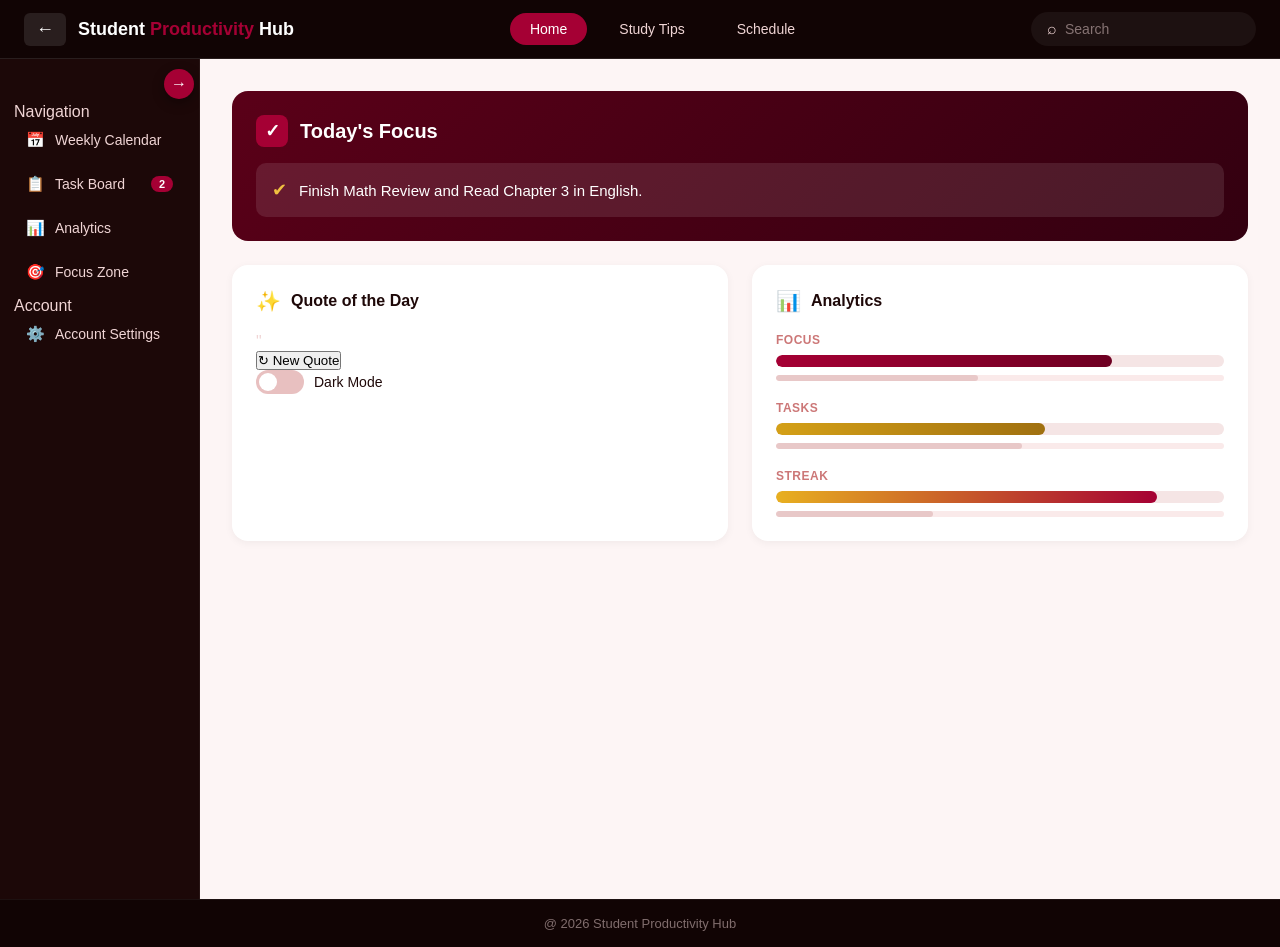
==== commit 97bae9c6: "Update index.html" ====
--- a/index.html
+++ b/index.html
@@ -98,48 +98,20 @@
         </div>
 
         <div style="display:grid; grid-template-columns:1fr 1fr; gap:24px;">
-          <div class="card animate-2">
+          <div class="card animate-2" id="quote-card">
             <div class="card-title">
-              <div class="card-title-icon">⏱</div>
-              Today's Pomodoro Timer
-            </div>
-            <div class="pomodoro-main">
-              <div class="pomodoro-label">
-                <span class="status-dot" id="pomo-status-dot"></span>
-                <span id="pomo-mode-label">Study Session</span>
-              </div>
-              <div class="pomodoro-display">
-                <div class="pomo-digit-group">
-                  <input class="pomo-digit" id="pomo-hh" type="text" maxlength="2" value="00" />
-                </div>
-                <span class="pomo-colon">:</span>
-                <div class="pomo-digit-group">
-                  <input class="pomo-digit" id="pomo-mm" type="text" maxlength="2" value="25" />
-                </div>
-                <span class="pomo-colon">:</span>
-                <div class="pomo-digit-group">
-                  <input class="pomo-digit" id="pomo-ss" type="text" maxlength="2" value="00" />
-                </div>
-              </div>
-              <div class="pomo-unit-labels">
-                <span class="pomo-unit-label">HH</span>
-                <span class="pomo-unit-sep"></span>
-                <span class="pomo-unit-label">MM</span>
-                <span class="pomo-unit-sep"></span>
-                <span class="pomo-unit-label">SS</span>
-              </div>
-              <div class="pomo-controls">
-                <button class="pomo-btn start" id="pomo-start-btn" onclick="pomoStart()">▶ Start</button>
-                <button class="pomo-btn pause" id="pomo-pause-btn" onclick="pomoPause()" style="display:none;">⏸ Pause</button>
-                <button class="pomo-btn reset" onclick="pomoReset()">↺ Reset</button>
-              </div>
-              <div class="pomo-status" id="pomo-status-txt"></div>
-            </div>
-            <div class="pomodoro-controls">
-              <div class="toggle-wrap" onclick="toggleDarkMode()">
-                <div class="toggle-track">
-                  <div class="toggle-thumb"></div>
-                </div>
+              <div class="card-title-icon">✨</div>
+              Quote of the Day
+            </div>
+            <div class="quote-body">
+              <div class="quote-marks">"</div>
+              <p class="quote-text" id="quote-text"></p>
+              <p class="quote-author" id="quote-author"></p>
+            </div>
+            <div class="quote-footer">
+              <button class="quote-new-btn" onclick="showNewQuote()">↻ New Quote</button>
+              <div class="toggle-wrap" onclick="toggleDarkMode()" style="margin-left:auto;">
+                <div class="toggle-track"><div class="toggle-thumb"></div></div>
                 Dark Mode
               </div>
             </div>
@@ -906,9 +878,115 @@
       if (e.key === 'Enter' && bi && bi === document.activeElement) fzAddBlock();
     });
 
+    // ── Quote of the Day ──
+    const QUOTES = [
+      { text: "The secret of getting ahead is getting started.", author: "Mark Twain" },
+      { text: "It does not matter how slowly you go as long as you do not stop.", author: "Confucius" },
+      { text: "Success is the sum of small efforts, repeated day in and day out.", author: "Robert Collier" },
+      { text: "Don't watch the clock; do what it does. Keep going.", author: "Sam Levenson" },
+      { text: "The expert in anything was once a beginner.", author: "Helen Hayes" },
+      { text: "Believe you can and you're halfway there.", author: "Theodore Roosevelt" },
+      { text: "Education is the most powerful weapon which you can use to change the world.", author: "Nelson Mandela" },
+      { text: "The beautiful thing about learning is that no one can take it away from you.", author: "B.B. King" },
+      { text: "In the middle of every difficulty lies opportunity.", author: "Albert Einstein" },
+      { text: "You don't have to be great to start, but you have to start to be great.", author: "Zig Ziglar" },
+      { text: "Push yourself, because no one else is going to do it for you.", author: "Unknown" },
+      { text: "Great things never came from comfort zones.", author: "Unknown" },
+      { text: "Dream it. Wish it. Do it.", author: "Unknown" },
+      { text: "Success doesn't just find you. You have to go out and get it.", author: "Unknown" },
+      { text: "The harder you work for something, the greater you'll feel when you achieve it.", author: "Unknown" },
+      { text: "Don't stop when you're tired. Stop when you're done.", author: "Unknown" },
+      { text: "Wake up with determination. Go to bed with satisfaction.", author: "Unknown" },
+      { text: "Little things make big days.", author: "Unknown" },
+      { text: "It's going to be hard, but hard does not mean impossible.", author: "Unknown" },
+      { text: "Don't wait for opportunity. Create it.", author: "Unknown" },
+      { text: "Sometimes we're tested not to show our weaknesses, but to discover our strengths.", author: "Unknown" },
+      { text: "The key to success is to focus on goals, not obstacles.", author: "Unknown" },
+      { text: "Study while others are sleeping; work while others are loafing.", author: "William A. Ward" },
+      { text: "Motivation is what gets you started. Habit is what keeps you going.", author: "Jim Ryun" },
+      { text: "You are capable of more than you know.", author: "Unknown" },
+      { text: "Every accomplishment starts with the decision to try.", author: "John F. Kennedy" },
+      { text: "The future belongs to those who believe in the beauty of their dreams.", author: "Eleanor Roosevelt" },
+      { text: "Perseverance is not a long race; it is many short races one after the other.", author: "Walter Elliot" },
+      { text: "Learning is not attained by chance, it must be sought for with ardor and attended with diligence.", author: "Abigail Adams" },
+      { text: "An investment in knowledge pays the best interest.", author: "Benjamin Franklin" },
+      { text: "The mind is not a vessel to be filled, but a fire to be kindled.", author: "Plutarch" },
+      { text: "You have to fight through some bad days to earn the best days of your life.", author: "Unknown" },
+      { text: "Strive for progress, not perfection.", author: "Unknown" },
+      { text: "Small steps every day lead to big results.", author: "Unknown" },
+      { text: "A year from now you may wish you had started today.", author: "Karen Lamb" },
+      { text: "The pain you feel today will be the strength you feel tomorrow.", author: "Unknown" },
+      { text: "Discipline is the bridge between goals and accomplishment.", author: "Jim Rohn" },
+      { text: "There are no shortcuts to any place worth going.", author: "Beverly Sills" },
+      { text: "Don't limit your challenges. Challenge your limits.", author: "Unknown" },
+      { text: "Genius is one percent inspiration and ninety-nine percent perspiration.", author: "Thomas Edison" },
+      { text: "The only way to do great work is to love what you do.", author: "Steve Jobs" },
+      { text: "It always seems impossible until it's done.", author: "Nelson Mandela" },
+      { text: "You don't get what you wish for. You get what you work for.", author: "Unknown" },
+      { text: "The difference between ordinary and extraordinary is that little extra.", author: "Jimmy Johnson" },
+      { text: "Start where you are. Use what you have. Do what you can.", author: "Arthur Ashe" },
+      { text: "Failure is the opportunity to begin again more intelligently.", author: "Henry Ford" },
+      { text: "Excellence is not a skill. It is an attitude.", author: "Ralph Marston" },
+      { text: "Be so good they can't ignore you.", author: "Steve Martin" },
+      { text: "What you do today can improve all your tomorrows.", author: "Ralph Marston" },
+      { text: "Your only limit is your mind.", author: "Unknown" },
+      { text: "Challenges are what make life interesting. Overcoming them is what makes life meaningful.", author: "Joshua Marine" },
+      { text: "The only place where success comes before work is in the dictionary.", author: "Vidal Sassoon" },
+      { text: "Fall seven times, stand up eight.", author: "Japanese Proverb" },
+      { text: "You are never too old to set another goal or to dream a new dream.", author: "C.S. Lewis" },
+      { text: "Keep going. Everything you need will come to you at the right time.", author: "Unknown" },
+      { text: "Focus on being productive instead of busy.", author: "Tim Ferriss" },
+      { text: "The secret to getting ahead is getting started.", author: "Agatha Christie" },
+      { text: "Work hard in silence. Let success be your noise.", author: "Frank Ocean" },
+      { text: "Your future is created by what you do today, not tomorrow.", author: "Robert Kiyosaki" },
+      { text: "Doubt kills more dreams than failure ever will.", author: "Suzy Kassem" },
+      { text: "A little progress each day adds up to big results.", author: "Unknown" }
+    ];
+
+    let lastQuoteIdx = -1;
+
+    function getQuoteOfDay() {
+      // Use date as seed for consistent daily quote
+      const today = new Date().toDateString();
+      const saved = localStorage.getItem('quote-today');
+      const savedData = saved ? JSON.parse(saved) : null;
+      if (savedData && savedData.date === today) {
+        return savedData.idx;
+      }
+      // New day — pick a new random quote
+      let idx;
+      do { idx = Math.floor(Math.random() * QUOTES.length); } while (idx === lastQuoteIdx);
+      localStorage.setItem('quote-today', JSON.stringify({ date: today, idx }));
+      return idx;
+    }
+
+    function displayQuote(idx) {
+      lastQuoteIdx = idx;
+      const q = QUOTES[idx];
+      const textEl = document.getElementById('quote-text');
+      const authorEl = document.getElementById('quote-author');
+      if (textEl) {
+        textEl.style.opacity = '0';
+        authorEl.style.opacity = '0';
+        setTimeout(() => {
+          textEl.textContent = q.text;
+          authorEl.textContent = '— ' + q.author;
+          textEl.style.opacity = '1';
+          authorEl.style.opacity = '1';
+        }, 200);
+      }
+    }
+
+    function showNewQuote() {
+      let idx;
+      do { idx = Math.floor(Math.random() * QUOTES.length); } while (idx === lastQuoteIdx);
+      displayQuote(idx);
+    }
+
     window.addEventListener('load', () => {
       if (localStorage.getItem('theme') === 'dark') document.body.classList.add('dark-mode');
       loadSettings();
+      displayQuote(getQuoteOfDay());
       // Clear session stats on every page load — frontend only
       localStorage.removeItem('fz-stats');
       fzReset();
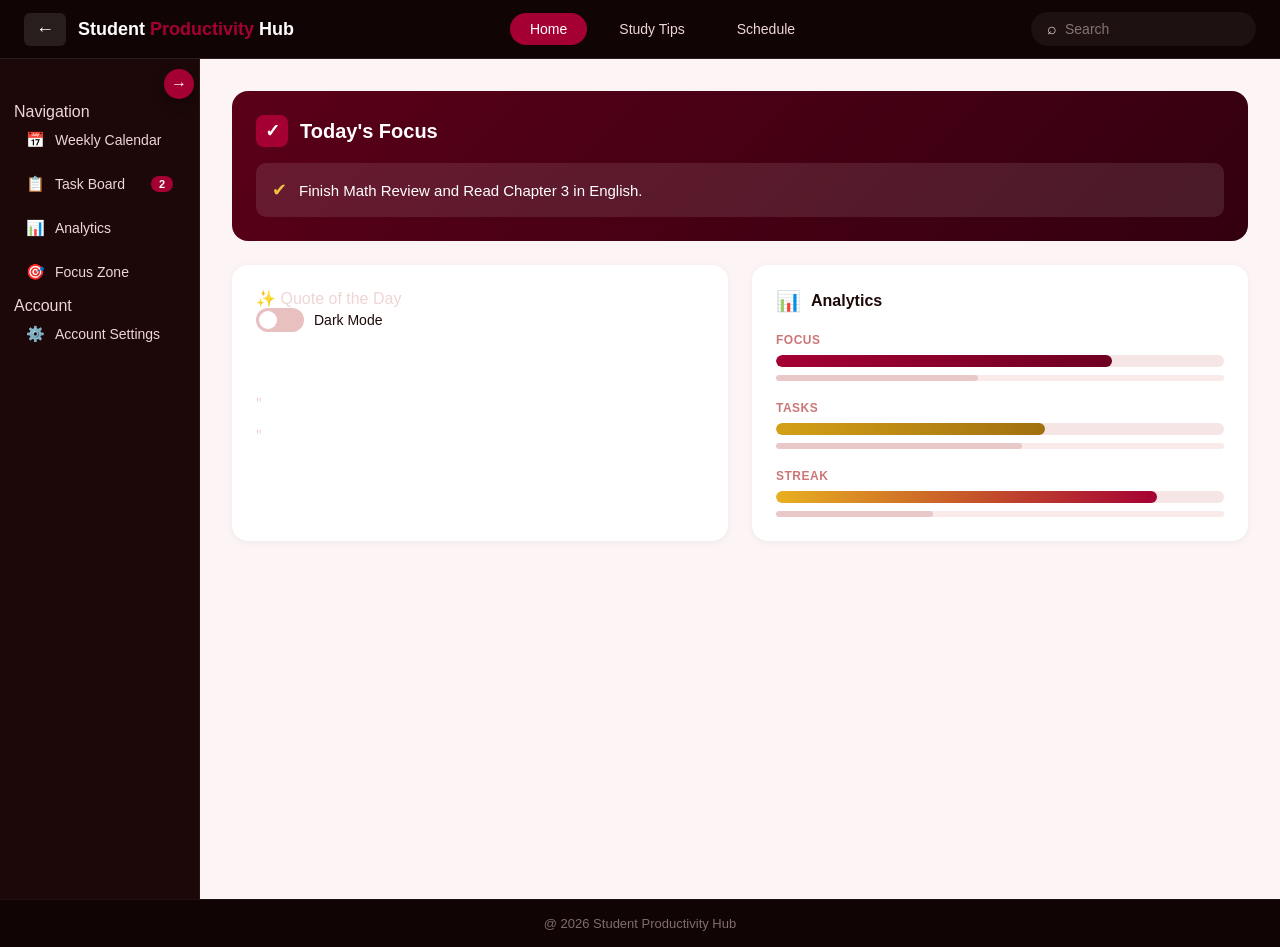
==== commit 857e5cb6: "Update index.html" ====
--- a/index.html
+++ b/index.html
@@ -99,21 +99,19 @@
 
         <div style="display:grid; grid-template-columns:1fr 1fr; gap:24px;">
           <div class="card animate-2" id="quote-card">
-            <div class="card-title">
-              <div class="card-title-icon">✨</div>
-              Quote of the Day
+            <div class="quote-top-bar">
+              <span class="quote-day-label">✨ Quote of the Day</span>
+              <div class="toggle-wrap" onclick="toggleDarkMode()">
+                <div class="toggle-track"><div class="toggle-thumb"></div></div>
+                <span>Dark Mode</span>
+              </div>
             </div>
             <div class="quote-body">
-              <div class="quote-marks">"</div>
+              <div class="quote-open-mark">"</div>
               <p class="quote-text" id="quote-text"></p>
+              <div class="quote-close-mark">"</div>
+              <div class="quote-divider"></div>
               <p class="quote-author" id="quote-author"></p>
-            </div>
-            <div class="quote-footer">
-              <button class="quote-new-btn" onclick="showNewQuote()">↻ New Quote</button>
-              <div class="toggle-wrap" onclick="toggleDarkMode()" style="margin-left:auto;">
-                <div class="toggle-track"><div class="toggle-thumb"></div></div>
-                Dark Mode
-              </div>
             </div>
           </div>
 
@@ -977,12 +975,6 @@
       }
     }
 
-    function showNewQuote() {
-      let idx;
-      do { idx = Math.floor(Math.random() * QUOTES.length); } while (idx === lastQuoteIdx);
-      displayQuote(idx);
-    }
-
     window.addEventListener('load', () => {
       if (localStorage.getItem('theme') === 'dark') document.body.classList.add('dark-mode');
       loadSettings();
--- a/style.css
+++ b/style.css
@@ -2475,4 +2475,92 @@
   line-height: 1.5;
   font-style: italic;
 }
-body.dark-mode .fey-note-gaps { color: var(--text); opacity: 0.65; }+body.dark-mode .fey-note-gaps { color: var(--text); opacity: 0.65; }
+
+/* ── Quote of the Day ── */
+#quote-card {
+  display: flex;
+  flex-direction: column;
+  justify-content: space-between;
+}
+
+.quote-body {
+  flex: 1;
+  display: flex;
+  flex-direction: column;
+  justify-content: center;
+  padding: 8px 0 16px;
+  position: relative;
+}
+
+.quote-marks {
+  font-size: 72px;
+  line-height: 0.6;
+  color: var(--accent);
+  opacity: 0.18;
+  font-family: Georgia, serif;
+  font-weight: 900;
+  user-select: none;
+  margin-bottom: 8px;
+}
+
+body.dark-mode .quote-marks {
+  color: #f0c040;
+  opacity: 0.15;
+}
+
+.quote-text {
+  font-size: 15px;
+  font-weight: 600;
+  color: var(--text-dark);
+  line-height: 1.7;
+  margin: 0 0 14px 0;
+  font-style: italic;
+  transition: opacity 0.2s ease;
+}
+
+body.dark-mode .quote-text { color: var(--text); }
+
+.quote-author {
+  font-size: 12px;
+  font-weight: 700;
+  color: var(--accent);
+  letter-spacing: 0.4px;
+  text-transform: uppercase;
+  margin: 0;
+  transition: opacity 0.2s ease;
+}
+
+body.dark-mode .quote-author { color: #f0c040; }
+
+.quote-footer {
+  display: flex;
+  align-items: center;
+  gap: 12px;
+  padding-top: 12px;
+  border-top: 1px solid #f0d5d5;
+}
+
+body.dark-mode .quote-footer { border-color: #3d1010; }
+
+.quote-new-btn {
+  background: transparent;
+  border: 1px solid rgba(165,0,52,0.35);
+  color: var(--accent);
+  border-radius: 7px;
+  padding: 6px 14px;
+  font-size: 12px;
+  font-weight: 700;
+  cursor: pointer;
+  transition: background 0.15s;
+  flex-shrink: 0;
+}
+
+.quote-new-btn:hover { background: rgba(165,0,52,0.08); }
+
+body.dark-mode .quote-new-btn {
+  color: #f0c040;
+  border-color: rgba(240,192,64,0.35);
+}
+
+body.dark-mode .quote-new-btn:hover { background: rgba(240,192,64,0.08); }
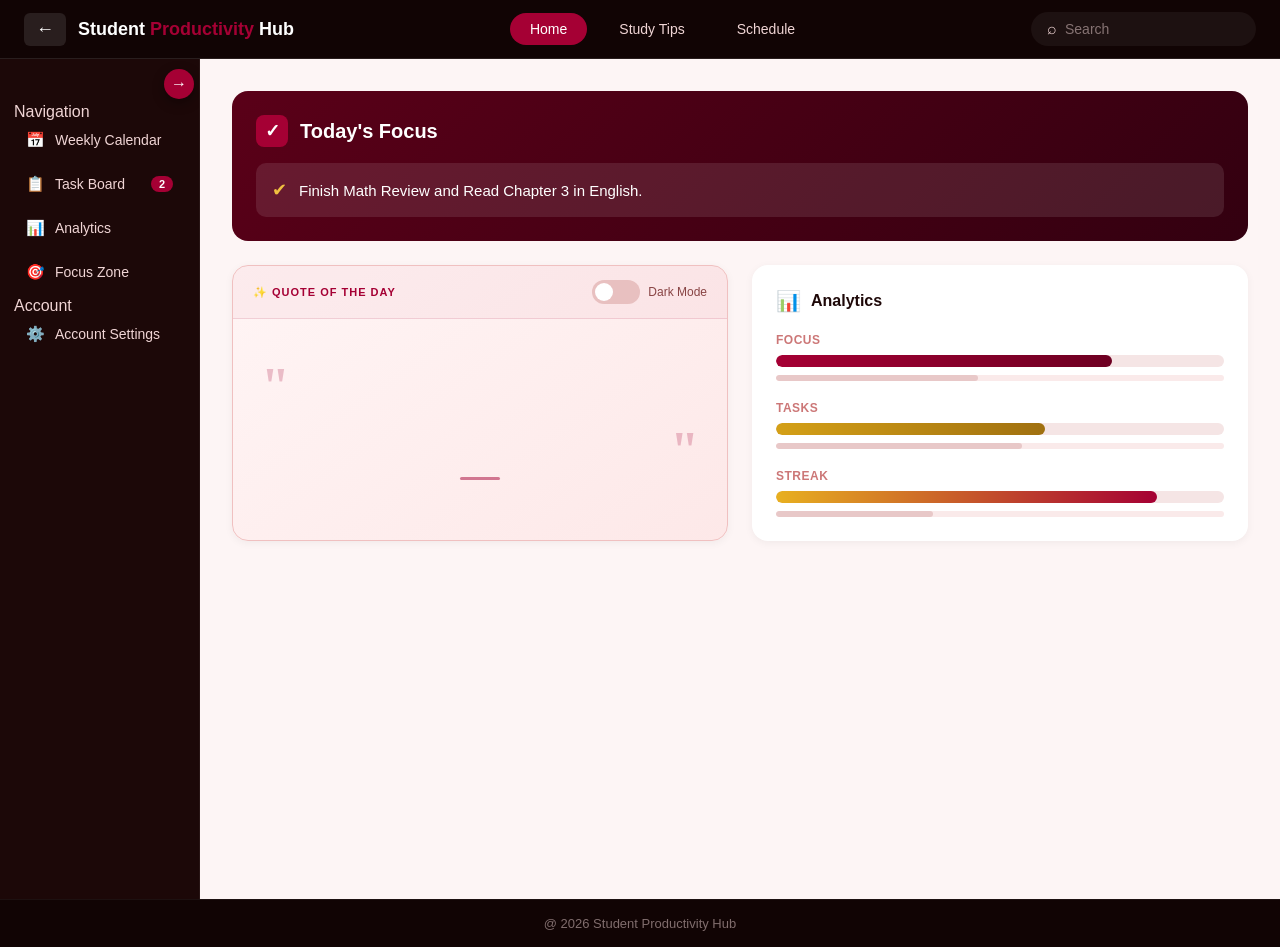
==== commit 0a1483a9: "Update index.html" ====
--- a/index.html
+++ b/index.html
@@ -963,16 +963,8 @@
       const q = QUOTES[idx];
       const textEl = document.getElementById('quote-text');
       const authorEl = document.getElementById('quote-author');
-      if (textEl) {
-        textEl.style.opacity = '0';
-        authorEl.style.opacity = '0';
-        setTimeout(() => {
-          textEl.textContent = q.text;
-          authorEl.textContent = '— ' + q.author;
-          textEl.style.opacity = '1';
-          authorEl.style.opacity = '1';
-        }, 200);
-      }
+      if (textEl) textEl.textContent = q.text;
+      if (authorEl) authorEl.textContent = '— ' + q.author;
     }
 
     window.addEventListener('load', () => {
--- a/style.css
+++ b/style.css
@@ -2477,90 +2477,125 @@
 }
 body.dark-mode .fey-note-gaps { color: var(--text); opacity: 0.65; }
 
+
 /* ── Quote of the Day ── */
 #quote-card {
   display: flex;
   flex-direction: column;
+  background: linear-gradient(145deg, #fff5f5 0%, #fde8e8 100%);
+  border: 1px solid #f0c0c0;
+  overflow: hidden;
+  padding: 0;
+}
+
+body.dark-mode #quote-card {
+  background: linear-gradient(145deg, #2a0808 0%, #1a0404 100%);
+  border-color: #4a1010;
+}
+
+.quote-top-bar {
+  display: flex;
+  align-items: center;
   justify-content: space-between;
-}
+  padding: 14px 20px;
+  border-bottom: 1px solid rgba(165, 0, 52, 0.12);
+  background: rgba(165, 0, 52, 0.04);
+}
+
+body.dark-mode .quote-top-bar {
+  border-color: rgba(240,192,64,0.1);
+  background: rgba(240,192,64,0.03);
+}
+
+.quote-day-label {
+  font-size: 11px;
+  font-weight: 800;
+  letter-spacing: 1px;
+  text-transform: uppercase;
+  color: var(--accent);
+}
+
+body.dark-mode .quote-day-label { color: #f0c040; }
+
+.quote-top-bar .toggle-wrap {
+  font-size: 12px;
+  color: #884444;
+  gap: 8px;
+}
+
+body.dark-mode .quote-top-bar .toggle-wrap { color: var(--text); opacity: 0.8; }
 
 .quote-body {
   flex: 1;
   display: flex;
   flex-direction: column;
+  align-items: center;
   justify-content: center;
-  padding: 8px 0 16px;
+  padding: 24px 28px 28px;
+  text-align: center;
   position: relative;
 }
 
-.quote-marks {
-  font-size: 72px;
-  line-height: 0.6;
+.quote-open-mark,
+.quote-close-mark {
+  font-size: 52px;
+  line-height: 1;
+  font-family: Georgia, 'Times New Roman', serif;
+  font-weight: 900;
   color: var(--accent);
-  opacity: 0.18;
-  font-family: Georgia, serif;
-  font-weight: 900;
+  opacity: 0.22;
   user-select: none;
-  margin-bottom: 8px;
-}
-
-body.dark-mode .quote-marks {
+  align-self: flex-start;
+}
+
+body.dark-mode .quote-open-mark,
+body.dark-mode .quote-close-mark {
   color: #f0c040;
-  opacity: 0.15;
+  opacity: 0.2;
+}
+
+.quote-close-mark {
+  align-self: flex-end;
+  margin-top: -12px;
 }
 
 .quote-text {
   font-size: 15px;
   font-weight: 600;
-  color: var(--text-dark);
-  line-height: 1.7;
-  margin: 0 0 14px 0;
+  line-height: 1.75;
+  margin: 8px 0 16px;
   font-style: italic;
-  transition: opacity 0.2s ease;
-}
-
-body.dark-mode .quote-text { color: var(--text); }
+  color: #2a0808;
+  transition: opacity 0.25s ease;
+}
+
+body.dark-mode .quote-text {
+  color: #f5e0e0;
+}
+
+.quote-divider {
+  width: 40px;
+  height: 3px;
+  background: var(--accent);
+  border-radius: 2px;
+  margin: 0 auto 14px;
+  opacity: 0.5;
+}
+
+body.dark-mode .quote-divider {
+  background: #f0c040;
+}
 
 .quote-author {
   font-size: 12px;
-  font-weight: 700;
+  font-weight: 800;
   color: var(--accent);
-  letter-spacing: 0.4px;
+  letter-spacing: 1px;
   text-transform: uppercase;
   margin: 0;
-  transition: opacity 0.2s ease;
-}
-
-body.dark-mode .quote-author { color: #f0c040; }
-
-.quote-footer {
-  display: flex;
-  align-items: center;
-  gap: 12px;
-  padding-top: 12px;
-  border-top: 1px solid #f0d5d5;
-}
-
-body.dark-mode .quote-footer { border-color: #3d1010; }
-
-.quote-new-btn {
-  background: transparent;
-  border: 1px solid rgba(165,0,52,0.35);
-  color: var(--accent);
-  border-radius: 7px;
-  padding: 6px 14px;
-  font-size: 12px;
-  font-weight: 700;
-  cursor: pointer;
-  transition: background 0.15s;
-  flex-shrink: 0;
-}
-
-.quote-new-btn:hover { background: rgba(165,0,52,0.08); }
-
-body.dark-mode .quote-new-btn {
+  transition: opacity 0.25s ease;
+}
+
+body.dark-mode .quote-author {
   color: #f0c040;
-  border-color: rgba(240,192,64,0.35);
-}
-
-body.dark-mode .quote-new-btn:hover { background: rgba(240,192,64,0.08); }
+}
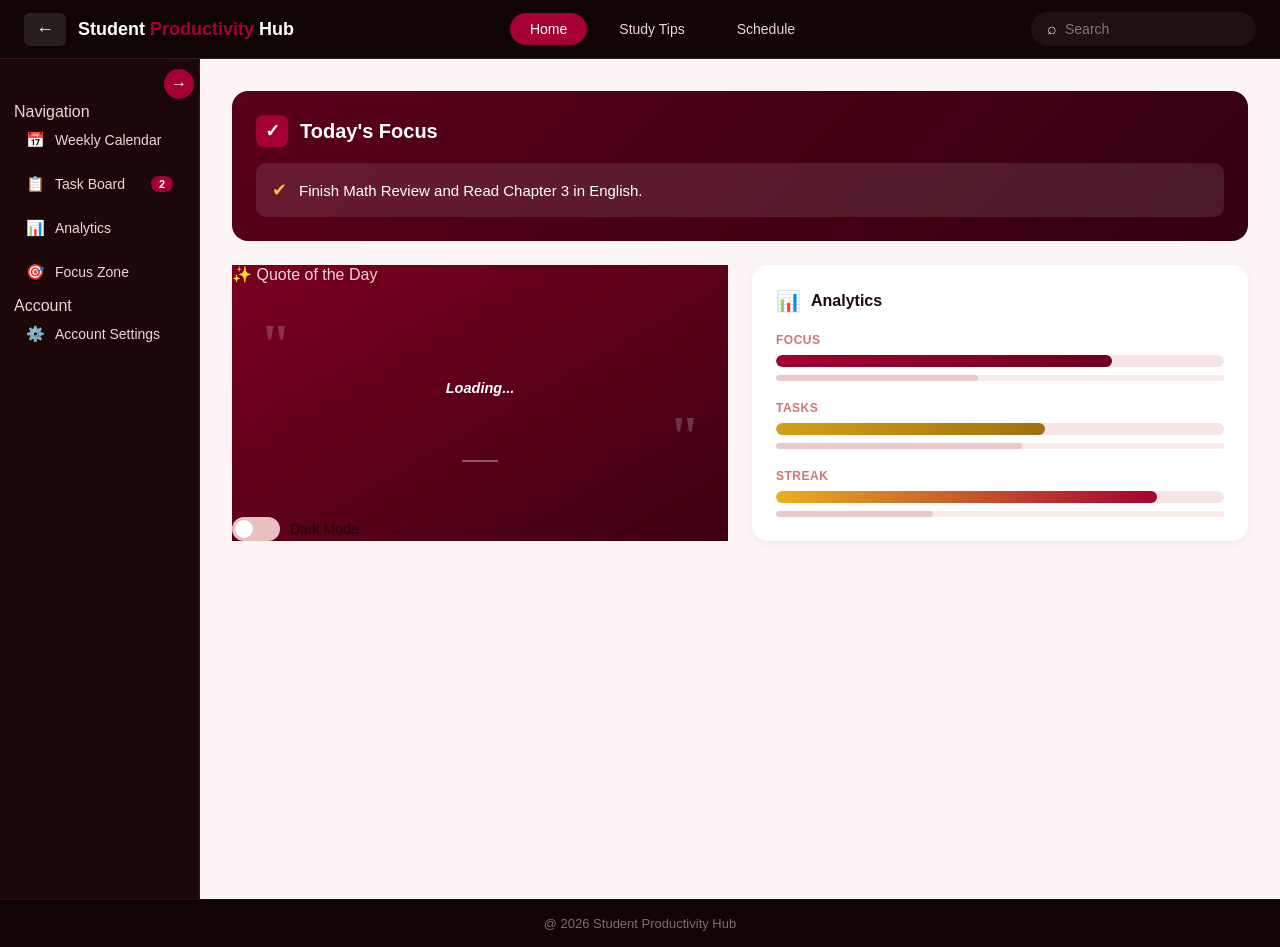
==== commit 75fdcb9c: "Update index.html" ====
--- a/index.html
+++ b/index.html
@@ -98,20 +98,20 @@
         </div>
 
         <div style="display:grid; grid-template-columns:1fr 1fr; gap:24px;">
-          <div class="card animate-2" id="quote-card">
-            <div class="quote-top-bar">
-              <span class="quote-day-label">✨ Quote of the Day</span>
+          <div id="quote-card" class="animate-2">
+            <div class="quote-label-row">✨ Quote of the Day</div>
+            <div class="quote-body">
+              <div class="quote-open-mark">"</div>
+              <p class="quote-text" id="quote-text">Loading...</p>
+              <div class="quote-close-mark">"</div>
+              <div class="quote-divider"></div>
+              <p class="quote-author" id="quote-author"></p>
+            </div>
+            <div class="quote-darkmode-row">
               <div class="toggle-wrap" onclick="toggleDarkMode()">
                 <div class="toggle-track"><div class="toggle-thumb"></div></div>
                 <span>Dark Mode</span>
               </div>
-            </div>
-            <div class="quote-body">
-              <div class="quote-open-mark">"</div>
-              <p class="quote-text" id="quote-text"></p>
-              <div class="quote-close-mark">"</div>
-              <div class="quote-divider"></div>
-              <p class="quote-author" id="quote-author"></p>
             </div>
           </div>
 
--- a/style.css
+++ b/style.css
@@ -2478,52 +2478,39 @@
 body.dark-mode .fey-note-gaps { color: var(--text); opacity: 0.65; }
 
 
+
 /* ── Quote of the Day ── */
 #quote-card {
   display: flex;
   flex-direction: column;
-  background: linear-gradient(145deg, #fff5f5 0%, #fde8e8 100%);
-  border: 1px solid #f0c0c0;
+  padding: 0;
   overflow: hidden;
-  padding: 0;
-}
-
-body.dark-mode #quote-card {
-  background: linear-gradient(145deg, #2a0808 0%, #1a0404 100%);
-  border-color: #4a1010;
+  background: linear-gradient(150deg, #7a001e 0%, #3d0010 100%);
+  border: none;
+  min-height: 220px;
 }
 
 .quote-top-bar {
   display: flex;
   align-items: center;
   justify-content: space-between;
-  padding: 14px 20px;
-  border-bottom: 1px solid rgba(165, 0, 52, 0.12);
-  background: rgba(165, 0, 52, 0.04);
-}
-
-body.dark-mode .quote-top-bar {
-  border-color: rgba(240,192,64,0.1);
-  background: rgba(240,192,64,0.03);
+  padding: 14px 20px 12px;
+  border-bottom: 1px solid rgba(255,255,255,0.1);
 }
 
 .quote-day-label {
   font-size: 11px;
   font-weight: 800;
-  letter-spacing: 1px;
+  letter-spacing: 1.2px;
   text-transform: uppercase;
-  color: var(--accent);
-}
-
-body.dark-mode .quote-day-label { color: #f0c040; }
+  color: rgba(255, 255, 255, 0.75);
+}
 
 .quote-top-bar .toggle-wrap {
   font-size: 12px;
-  color: #884444;
+  color: rgba(255,255,255,0.7);
   gap: 8px;
 }
-
-body.dark-mode .quote-top-bar .toggle-wrap { color: var(--text); opacity: 0.8; }
 
 .quote-body {
   flex: 1;
@@ -2531,71 +2518,59 @@
   flex-direction: column;
   align-items: center;
   justify-content: center;
-  padding: 24px 28px 28px;
+  padding: 20px 28px 24px;
   text-align: center;
-  position: relative;
-}
-
-.quote-open-mark,
-.quote-close-mark {
-  font-size: 52px;
-  line-height: 1;
+}
+
+.quote-open-mark {
+  font-size: 56px;
+  line-height: 0.8;
   font-family: Georgia, 'Times New Roman', serif;
   font-weight: 900;
-  color: var(--accent);
-  opacity: 0.22;
+  color: rgba(255,255,255,0.2);
   user-select: none;
   align-self: flex-start;
-}
-
-body.dark-mode .quote-open-mark,
-body.dark-mode .quote-close-mark {
+  margin-bottom: 4px;
+}
+
+.quote-close-mark {
+  font-size: 56px;
+  line-height: 0.8;
+  font-family: Georgia, 'Times New Roman', serif;
+  font-weight: 900;
+  color: rgba(255,255,255,0.2);
+  user-select: none;
+  align-self: flex-end;
+  margin-top: -4px;
+}
+
+.quote-text {
+  font-size: 14.5px;
+  font-weight: 600;
+  line-height: 1.75;
+  margin: 4px 0 18px;
+  font-style: italic;
+  color: #ffffff;
+}
+
+.quote-divider {
+  width: 36px;
+  height: 2px;
+  background: rgba(255,255,255,0.35);
+  border-radius: 2px;
+  margin: 0 auto 12px;
+}
+
+.quote-author {
+  font-size: 11px;
+  font-weight: 800;
   color: #f0c040;
-  opacity: 0.2;
-}
-
-.quote-close-mark {
-  align-self: flex-end;
-  margin-top: -12px;
-}
-
-.quote-text {
-  font-size: 15px;
-  font-weight: 600;
-  line-height: 1.75;
-  margin: 8px 0 16px;
-  font-style: italic;
-  color: #2a0808;
-  transition: opacity 0.25s ease;
-}
-
-body.dark-mode .quote-text {
-  color: #f5e0e0;
-}
-
-.quote-divider {
-  width: 40px;
-  height: 3px;
-  background: var(--accent);
-  border-radius: 2px;
-  margin: 0 auto 14px;
-  opacity: 0.5;
-}
-
-body.dark-mode .quote-divider {
-  background: #f0c040;
-}
-
-.quote-author {
-  font-size: 12px;
-  font-weight: 800;
-  color: var(--accent);
-  letter-spacing: 1px;
+  letter-spacing: 1.2px;
   text-transform: uppercase;
   margin: 0;
-  transition: opacity 0.25s ease;
-}
-
-body.dark-mode .quote-author {
-  color: #f0c040;
-}
+}
+
+/* Dark mode — slightly lighter gradient, same white text stays readable */
+body.dark-mode #quote-card {
+  background: linear-gradient(150deg, #5a0018 0%, #2a0008 100%);
+}
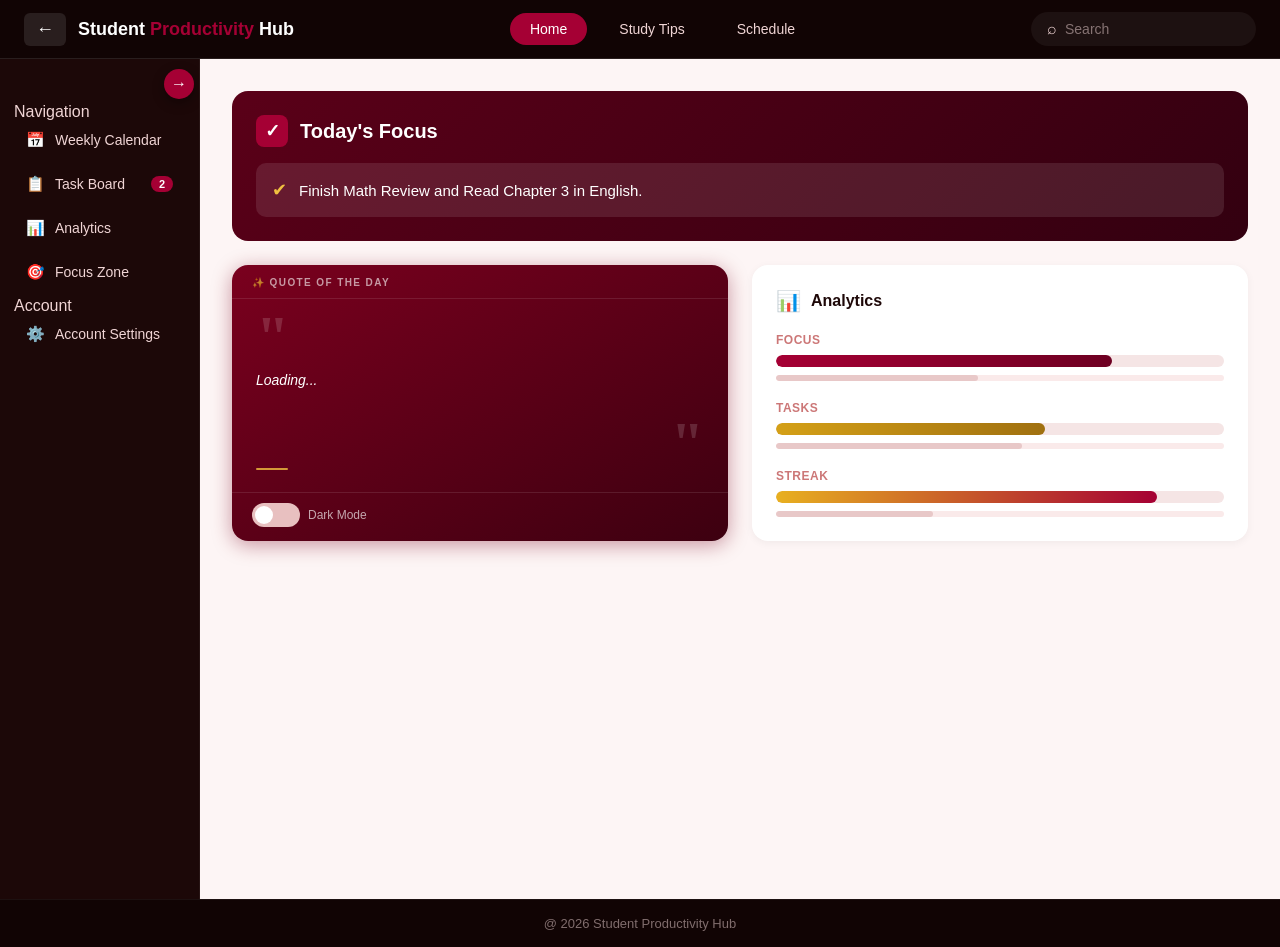
==== commit 9e0d8e5f: "Update index.html" ====
--- a/index.html
+++ b/index.html
@@ -98,17 +98,17 @@
         </div>
 
         <div style="display:grid; grid-template-columns:1fr 1fr; gap:24px;">
-          <div id="quote-card" class="animate-2">
-            <div class="quote-label-row">✨ Quote of the Day</div>
-            <div class="quote-body">
-              <div class="quote-open-mark">"</div>
-              <p class="quote-text" id="quote-text">Loading...</p>
-              <div class="quote-close-mark">"</div>
-              <div class="quote-divider"></div>
-              <p class="quote-author" id="quote-author"></p>
-            </div>
-            <div class="quote-darkmode-row">
-              <div class="toggle-wrap" onclick="toggleDarkMode()">
+          <div id="quote-card" class="animate-2" style="border-radius:16px; overflow:hidden; background:linear-gradient(150deg,#7a001e 0%,#3d0010 100%); box-shadow:0 4px 20px rgba(122,0,30,0.4); display:flex; flex-direction:column; min-height:220px;">
+            <div style="padding:12px 20px 10px; font-size:10px; font-weight:800; letter-spacing:1.4px; text-transform:uppercase; color:rgba(255,255,255,0.6); border-bottom:1px solid rgba(255,255,255,0.1);">✨ Quote of the Day</div>
+            <div style="flex:1; display:flex; flex-direction:column; padding:16px 24px 12px;">
+              <div style="font-size:60px; line-height:0.75; font-family:Georgia,serif; font-weight:900; color:rgba(255,255,255,0.15); user-select:none; margin-bottom:8px;">"</div>
+              <p id="quote-text" style="font-size:14px; font-weight:500; line-height:1.85; color:#ffffff; font-style:italic; margin:0 0 14px 0; flex:1;">Loading...</p>
+              <div style="font-size:60px; line-height:0.5; font-family:Georgia,serif; font-weight:900; color:rgba(255,255,255,0.15); user-select:none; text-align:right; margin-bottom:10px;">"</div>
+              <div style="width:32px; height:2px; background:#f0c040; border-radius:2px; margin-bottom:10px; opacity:0.8;"></div>
+              <p id="quote-author" style="font-size:11px; font-weight:800; color:#f0c040; letter-spacing:1.2px; text-transform:uppercase; margin:0;"></p>
+            </div>
+            <div style="padding:10px 20px 14px; border-top:1px solid rgba(255,255,255,0.1);">
+              <div class="toggle-wrap" onclick="toggleDarkMode()" style="color:rgba(255,255,255,0.65); font-size:12px; gap:8px;">
                 <div class="toggle-track"><div class="toggle-thumb"></div></div>
                 <span>Dark Mode</span>
               </div>
@@ -963,8 +963,14 @@
       const q = QUOTES[idx];
       const textEl = document.getElementById('quote-text');
       const authorEl = document.getElementById('quote-author');
-      if (textEl) textEl.textContent = q.text;
-      if (authorEl) authorEl.textContent = '— ' + q.author;
+      if (textEl) {
+        textEl.textContent = q.text;
+        textEl.style.cssText = 'font-size:14px;font-weight:500;line-height:1.85;color:#ffffff;font-style:italic;margin:0 0 14px 0;flex:1;';
+      }
+      if (authorEl) {
+        authorEl.textContent = '— ' + q.author;
+        authorEl.style.cssText = 'font-size:11px;font-weight:800;color:#f0c040;letter-spacing:1.2px;text-transform:uppercase;margin:0;';
+      }
     }
 
     window.addEventListener('load', () => {
--- a/style.css
+++ b/style.css
@@ -2481,96 +2481,93 @@
 
 /* ── Quote of the Day ── */
 #quote-card {
-  display: flex;
-  flex-direction: column;
-  padding: 0;
+  border-radius: 16px;
   overflow: hidden;
   background: linear-gradient(150deg, #7a001e 0%, #3d0010 100%);
-  border: none;
+  box-shadow: 0 4px 20px rgba(122, 0, 30, 0.35);
+  display: flex;
+  flex-direction: column;
   min-height: 220px;
 }
 
-.quote-top-bar {
-  display: flex;
-  align-items: center;
-  justify-content: space-between;
-  padding: 14px 20px 12px;
-  border-bottom: 1px solid rgba(255,255,255,0.1);
-}
-
-.quote-day-label {
-  font-size: 11px;
+body.dark-mode #quote-card {
+  background: linear-gradient(150deg, #5a0018 0%, #250008 100%);
+  box-shadow: 0 4px 20px rgba(0,0,0,0.5);
+}
+
+.quote-label-row {
+  padding: 12px 20px 10px;
+  font-size: 10px;
   font-weight: 800;
-  letter-spacing: 1.2px;
+  letter-spacing: 1.4px;
   text-transform: uppercase;
-  color: rgba(255, 255, 255, 0.75);
-}
-
-.quote-top-bar .toggle-wrap {
-  font-size: 12px;
-  color: rgba(255,255,255,0.7);
-  gap: 8px;
+  color: rgba(255, 255, 255, 0.55);
+  border-bottom: 1px solid rgba(255,255,255,0.08);
 }
 
 .quote-body {
   flex: 1;
   display: flex;
   flex-direction: column;
-  align-items: center;
-  justify-content: center;
-  padding: 20px 28px 24px;
-  text-align: center;
+  padding: 16px 24px 12px;
 }
 
 .quote-open-mark {
-  font-size: 56px;
-  line-height: 0.8;
-  font-family: Georgia, 'Times New Roman', serif;
+  font-size: 64px;
+  line-height: 0.75;
+  font-family: Georgia, serif;
   font-weight: 900;
-  color: rgba(255,255,255,0.2);
+  color: rgba(255, 255, 255, 0.15);
   user-select: none;
-  align-self: flex-start;
-  margin-bottom: 4px;
+  margin-bottom: 6px;
 }
 
 .quote-close-mark {
-  font-size: 56px;
-  line-height: 0.8;
-  font-family: Georgia, 'Times New Roman', serif;
+  font-size: 64px;
+  line-height: 0.5;
+  font-family: Georgia, serif;
   font-weight: 900;
-  color: rgba(255,255,255,0.2);
+  color: rgba(255, 255, 255, 0.15);
   user-select: none;
-  align-self: flex-end;
-  margin-top: -4px;
+  text-align: right;
+  margin-top: 2px;
 }
 
 .quote-text {
-  font-size: 14.5px;
-  font-weight: 600;
-  line-height: 1.75;
-  margin: 4px 0 18px;
+  font-size: 14px;
+  font-weight: 500;
+  line-height: 1.8;
+  color: #ffffff !important;
   font-style: italic;
-  color: #ffffff;
+  margin: 0 0 12px 0;
+  flex: 1;
 }
 
 .quote-divider {
-  width: 36px;
+  width: 32px;
   height: 2px;
-  background: rgba(255,255,255,0.35);
+  background: #f0c040;
   border-radius: 2px;
-  margin: 0 auto 12px;
+  margin-bottom: 10px;
+  opacity: 0.7;
 }
 
 .quote-author {
   font-size: 11px;
   font-weight: 800;
-  color: #f0c040;
+  color: #f0c040 !important;
   letter-spacing: 1.2px;
   text-transform: uppercase;
-  margin: 0;
-}
-
-/* Dark mode — slightly lighter gradient, same white text stays readable */
-body.dark-mode #quote-card {
-  background: linear-gradient(150deg, #5a0018 0%, #2a0008 100%);
-}
+  margin: 0 0 4px 0;
+}
+
+.quote-darkmode-row {
+  padding: 10px 20px 14px;
+  border-top: 1px solid rgba(255,255,255,0.08);
+}
+
+.quote-darkmode-row .toggle-wrap {
+  color: rgba(255, 255, 255, 0.65);
+  font-size: 12px;
+  gap: 8px;
+}
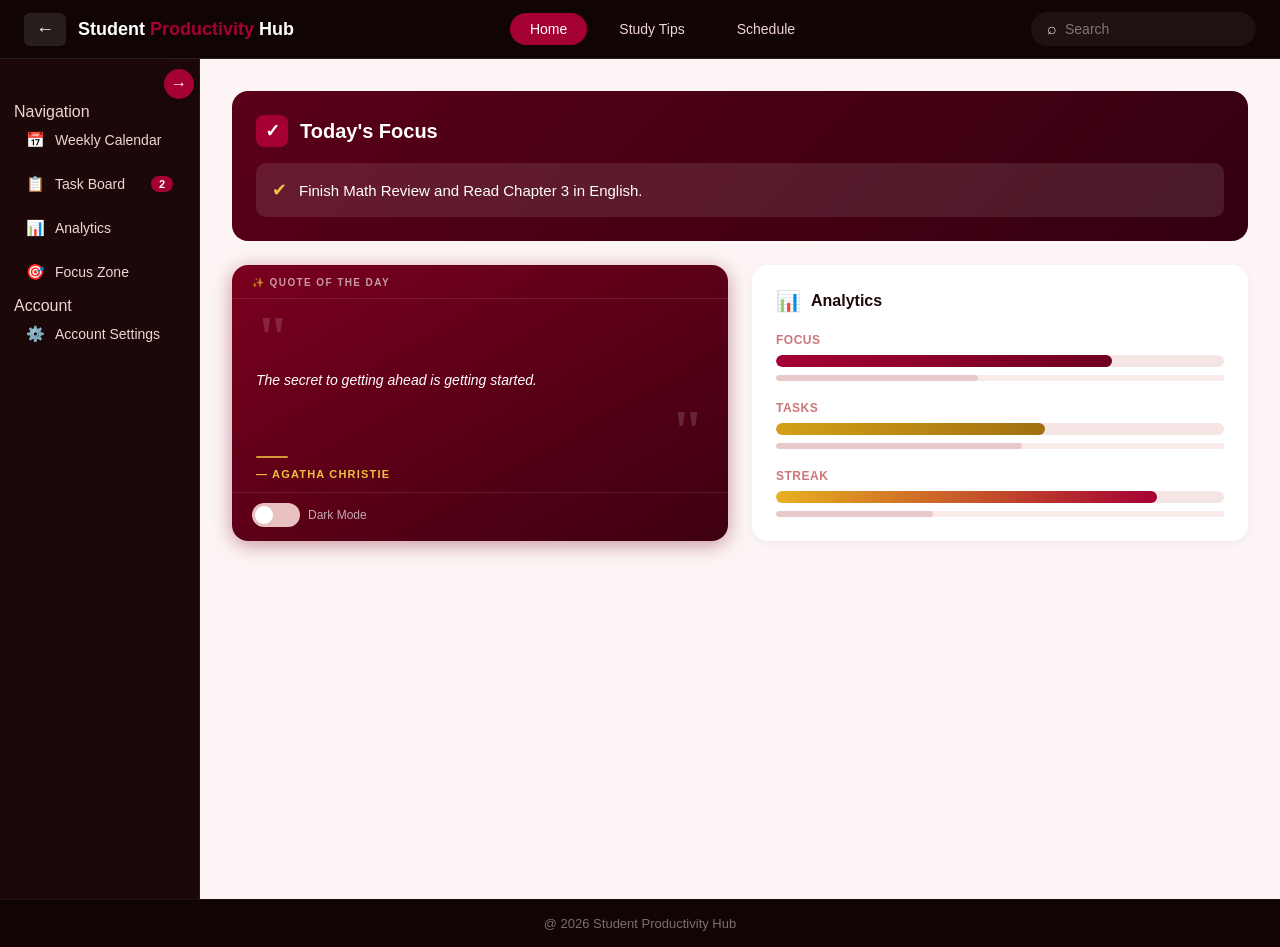
==== commit cc2af18f: "Update index.html" ====
--- a/index.html
+++ b/index.html
@@ -944,18 +944,10 @@
     let lastQuoteIdx = -1;
 
     function getQuoteOfDay() {
-      // Use date as seed for consistent daily quote
-      const today = new Date().toDateString();
-      const saved = localStorage.getItem('quote-today');
-      const savedData = saved ? JSON.parse(saved) : null;
-      if (savedData && savedData.date === today) {
-        return savedData.idx;
-      }
-      // New day — pick a new random quote
-      let idx;
-      do { idx = Math.floor(Math.random() * QUOTES.length); } while (idx === lastQuoteIdx);
-      localStorage.setItem('quote-today', JSON.stringify({ date: today, idx }));
-      return idx;
+      // Use today's date as a deterministic seed — no localStorage needed
+      const today = new Date();
+      const seed = today.getFullYear() * 10000 + (today.getMonth() + 1) * 100 + today.getDate();
+      return seed % QUOTES.length;
     }
 
     function displayQuote(idx) {
@@ -973,10 +965,12 @@
       }
     }
 
+    // Run immediately — don't wait for load event
+    displayQuote(getQuoteOfDay());
+
     window.addEventListener('load', () => {
       if (localStorage.getItem('theme') === 'dark') document.body.classList.add('dark-mode');
       loadSettings();
-      displayQuote(getQuoteOfDay());
       // Clear session stats on every page load — frontend only
       localStorage.removeItem('fz-stats');
       fzReset();
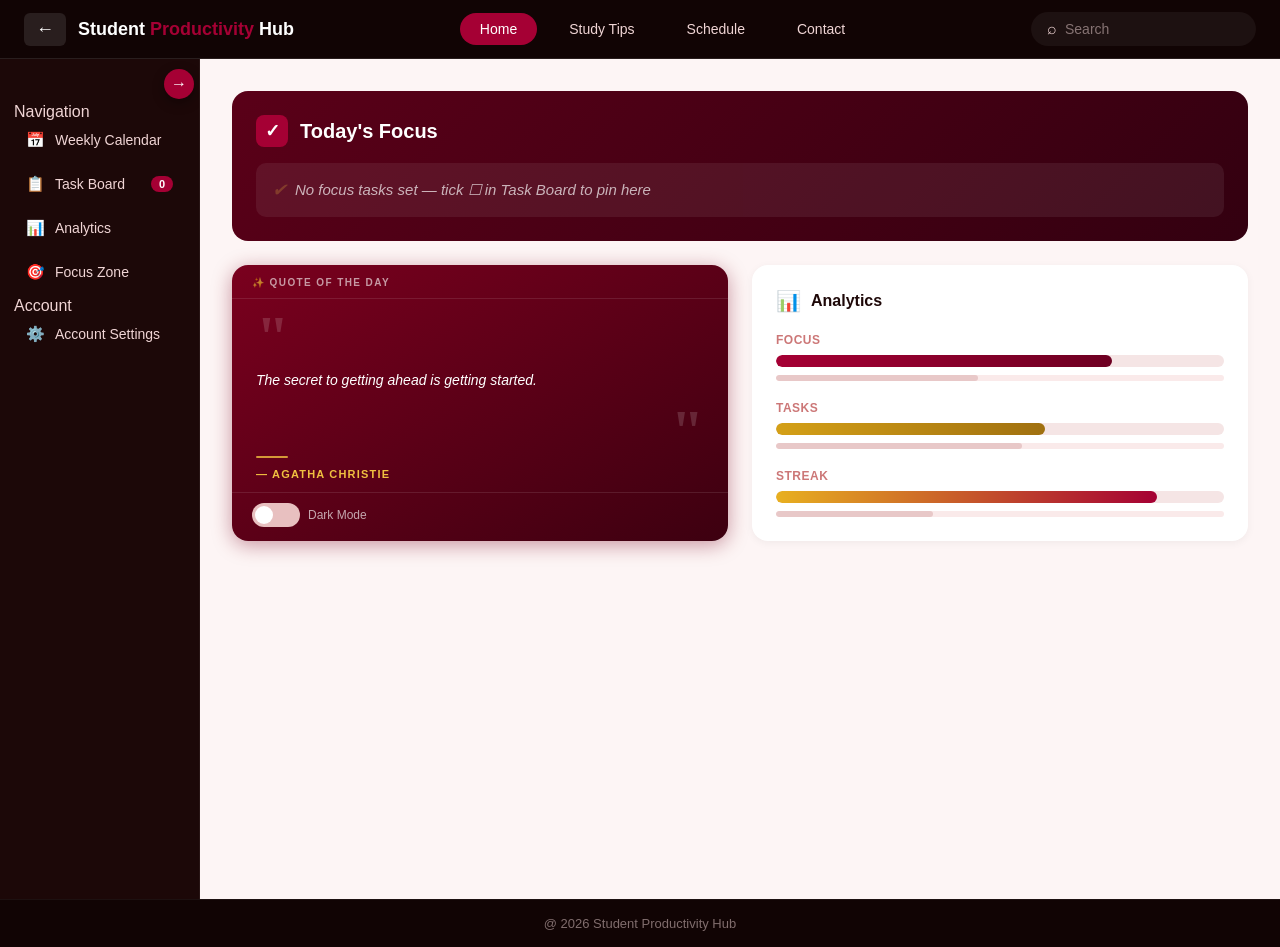
==== commit 5f81d4a3: "Add files via upload" ====
--- a/index.html
+++ b/index.html
@@ -1,999 +1,1096 @@
-<!DOCTYPE html>
-<html lang="en">
-<head>
-  <meta charset="UTF-8" />
-  <meta name="viewport" content="width=device-width, initial-scale=1.0" />
-  <title>Student Productivity Hub – Home</title>
-  <link rel="stylesheet" href="style.css" />
-</head>
-<body>
-
-  <nav class="topbar">
-    <div class="topbar-left">
-      <button class="back-btn" onclick="history.back()">←</button>
-      <span class="site-title">Student <span>Productivity</span> Hub</span>
-    </div>
-    <div class="topbar-nav">
-      <a href="index.html" class="active">Home</a>
-      <a href="study-tips.html">Study Tips</a>
-      <a href="schedule.html">Schedule</a>
-    </div>
-    <div class="search-wrap">
-      <span class="search-icon">⌕</span>
-      <input class="search-bar" type="text" placeholder="Search" />
-    </div>
-  </nav>
-
-  <div class="main-layout">
-
-    <aside class="sidebar">
-      
-      <input type="checkbox" id="sidebar-toggle" class="sidebar-toggle-input" />
-      
-      <label for="sidebar-toggle" class="sidebar-toggle-btn">
-        <span class="arrow-icon">→</span>
-      </label>
-
-      <div class="sidebar-collapsed">
-        <span class="sidebar-group-label">Navigation</span>
-        <a href="schedule.html" class="sidebar-item">
-          <span class="sidebar-icon">📅</span>
-          <span class="sidebar-text">Weekly Calendar</span>
-        </a>
-        <a href="javascript:void(0)" class="sidebar-item" onclick="showSection('tasks-section')">
-          <span class="sidebar-icon">📋</span>
-          <span class="sidebar-text">Task Board</span>
-          <span class="sidebar-badge" id="task-badge">2</span>
-        </a>
-        <a href="javascript:void(0)" class="sidebar-item" onclick="showSection('calendar-section'); document.getElementById('analytics-card').scrollIntoView({behavior:'smooth'});">
-          <span class="sidebar-icon">📊</span>
-          <span class="sidebar-text">Analytics</span>
-        </a>
-        <a href="javascript:void(0)" class="sidebar-item" onclick="showSection('focus-section')">
-          <span class="sidebar-icon">🎯</span>
-          <span class="sidebar-text">Focus Zone</span>
-        </a>
-        <span class="sidebar-group-label" style="margin-top:12px">Account</span>
-        <a href="javascript:void(0)" class="sidebar-item" onclick="showSection('settings-section')">
-          <span class="sidebar-icon">⚙️</span>
-          <span class="sidebar-text">Account Settings</span>
-        </a>
-      </div>
-
-      <div class="sidebar-expanded">
-        <div class="focus-mini">
-          <div class="focus-mini-header">
-            <span class="focus-check-mini">✓</span> Today's Focus
-          </div>
-          <div id="focus-mini-list">
-            <div class="focus-mini-task"><span class="focus-tick-mini">✔</span> Finish Math Review and Read Chapter 3 in English</div>
-          </div>
-        </div>
-
-        <div class="snapshot-mini">
-          <div class="snapshot-mini-title">📋 To-do Snapshot</div>
-          <div id="snapshot-list"></div>
-          <button class="view-tasks-mini-btn" onclick="showSection('tasks-section')">VIEW TASKS</button>
-        </div>
-
-        <div class="sidebar-links">
-          <a href="index.html" class="sidebar-link">Pomodoro Timer</a>
-          <a href="javascript:void(0)" class="sidebar-link" onclick="toggleDarkMode()">Dark Mode</a>
-        </div>
-      </div>
-
-    </aside>
-
-    <main class="content">
-
-      <div id="calendar-section" class="content-view">
-        <div class="focus-box animate-1">
-          <div class="focus-box-header">
-            <div class="focus-check">✓</div>
-            <h2>Today's Focus</h2>
-          </div>
-          <div id="focus-box-list">
-            <div class="focus-task"><span class="focus-tick">✔</span> Finish Math Review and Read Chapter 3 in English.</div>
-          </div>
-        </div>
-
-        <div style="display:grid; grid-template-columns:1fr 1fr; gap:24px;">
-          <div id="quote-card" class="animate-2" style="border-radius:16px; overflow:hidden; background:linear-gradient(150deg,#7a001e 0%,#3d0010 100%); box-shadow:0 4px 20px rgba(122,0,30,0.4); display:flex; flex-direction:column; min-height:220px;">
-            <div style="padding:12px 20px 10px; font-size:10px; font-weight:800; letter-spacing:1.4px; text-transform:uppercase; color:rgba(255,255,255,0.6); border-bottom:1px solid rgba(255,255,255,0.1);">✨ Quote of the Day</div>
-            <div style="flex:1; display:flex; flex-direction:column; padding:16px 24px 12px;">
-              <div style="font-size:60px; line-height:0.75; font-family:Georgia,serif; font-weight:900; color:rgba(255,255,255,0.15); user-select:none; margin-bottom:8px;">"</div>
-              <p id="quote-text" style="font-size:14px; font-weight:500; line-height:1.85; color:#ffffff; font-style:italic; margin:0 0 14px 0; flex:1;">Loading...</p>
-              <div style="font-size:60px; line-height:0.5; font-family:Georgia,serif; font-weight:900; color:rgba(255,255,255,0.15); user-select:none; text-align:right; margin-bottom:10px;">"</div>
-              <div style="width:32px; height:2px; background:#f0c040; border-radius:2px; margin-bottom:10px; opacity:0.8;"></div>
-              <p id="quote-author" style="font-size:11px; font-weight:800; color:#f0c040; letter-spacing:1.2px; text-transform:uppercase; margin:0;"></p>
-            </div>
-            <div style="padding:10px 20px 14px; border-top:1px solid rgba(255,255,255,0.1);">
-              <div class="toggle-wrap" onclick="toggleDarkMode()" style="color:rgba(255,255,255,0.65); font-size:12px; gap:8px;">
-                <div class="toggle-track"><div class="toggle-thumb"></div></div>
-                <span>Dark Mode</span>
-              </div>
-            </div>
-          </div>
-
-          <div class="card animate-3" id="analytics-card">
-            <div class="card-title">
-              <div class="card-title-icon">📊</div>
-              Analytics
-            </div>
-            <div class="analytics-grid">
-              <div class="analytics-col">
-                <div class="analytics-col-label">Focus</div>
-                <div class="bar-track"><div class="bar-fill" style="width:75%"></div></div>
-                <div class="bar-track-sm"><div class="bar-fill-sm" style="width:45%"></div></div>
-              </div>
-              <div class="analytics-col">
-                <div class="analytics-col-label">Tasks</div>
-                <div class="bar-track"><div class="bar-fill sage" style="width:60%"></div></div>
-                <div class="bar-track-sm"><div class="bar-fill-sm" style="width:55%"></div></div>
-              </div>
-              <div class="analytics-col">
-                <div class="analytics-col-label">Streak</div>
-                <div class="bar-track"><div class="bar-fill amber" style="width:85%"></div></div>
-                <div class="bar-track-sm"><div class="bar-fill-sm" style="width:35%"></div></div>
-              </div>
-            </div>
-          </div>
-        </div>
-      </div>
-
-      <div id="tasks-section" class="content-view" style="display: none;">
-        <div class="card animate-1">
-          <div class="card-title">
-            <div class="card-title-icon">📋</div>
-            Task Board
-          </div>
-          <div class="task-focus-header">
-            <span class="task-focus-hint">🎯 Check the box under <strong>Today's Focus</strong> to pin a task to your Today's Focus section</span>
-          </div>
-          <div class="task-list-header">
-            <span class="tlh-task">Task</span>
-            <span class="tlh-focus">Today's Focus</span>
-            <span class="tlh-actions">Actions</span>
-          </div>
-          <div id="task-list" class="task-list"></div>
-          <div class="task-add-row">
-            <input type="text" id="task-input" class="settings-input task-input-field" placeholder="Add a new task..." />
-            <select id="task-priority" class="settings-input task-priority-select">
-              <option value="high">🔴 High Priority</option>
-              <option value="normal" selected>🟡 Normal</option>
-              <option value="low">🟢 Low Priority</option>
-            </select>
-            <button class="settings-save-btn task-add-btn" onclick="addTask()">+ Add</button>
-          </div>
-        </div>
-      </div>
-
-      <div id="analytics-section" class="content-view" style="display: none;">
-        <div class="card animate-1">
-          <div class="card-title">📊 Analytics</div>
-          <p>Tracking study trends.</p>
-        </div>
-      </div>
-
-      <div id="focus-section" class="content-view" style="display: none;">
-
-        <!-- Header -->
-        <div class="fz-page-header animate-1">
-          <div class="fz-page-icon">🎯</div>
-          <div>
-            <h2 class="fz-page-title">Focus Zone</h2>
-            <p class="fz-page-sub">Tools to help you study smarter and stay on track</p>
-          </div>
-        </div>
-
-        <!-- Row 1: Pomodoro + Study Stats -->
-        <div style="display:grid; grid-template-columns:1fr 1fr; gap:24px; margin-bottom:24px;">
-
-          <!-- Pomodoro Timer -->
-          <div class="focus-panel animate-2">
-            <div class="focus-panel-header">
-              <span class="focus-panel-icon">⏱️</span>
-              <span class="focus-panel-title">Pomodoro Timer</span>
-            </div>
-            <div class="focus-panel-body">
-              <div class="focus-pomo-label">
-                <span class="status-dot" id="fz-pomo-dot"></span>
-                <span id="fz-pomo-mode">Study Session</span>
-              </div>
-              <div class="focus-pomo-display">
-                <input class="fz-pomo-digit" id="fz-hh" type="text" maxlength="2" value="00" />
-                <span class="fz-pomo-colon">:</span>
-                <input class="fz-pomo-digit" id="fz-mm" type="text" maxlength="2" value="25" />
-                <span class="fz-pomo-colon">:</span>
-                <input class="fz-pomo-digit" id="fz-ss" type="text" maxlength="2" value="00" />
-              </div>
-              <div class="fz-pomo-units">
-                <span>HH</span><span></span><span>MM</span><span></span><span>SS</span>
-              </div>
-              <div class="fz-pomo-controls">
-                <button class="fz-btn fz-btn-start" id="fz-start-btn" onclick="fzStart()">▶ Start</button>
-                <button class="fz-btn fz-btn-pause" id="fz-pause-btn" onclick="fzPause()" style="display:none;">⏸ Pause</button>
-                <button class="fz-btn fz-btn-reset" onclick="fzReset()">↺ Reset</button>
-              </div>
-              <div class="fz-pomo-status" id="fz-status"></div>
-              <a href="javascript:void(0)" class="fz-link" onclick="showSection('settings-section'); setTimeout(()=>document.getElementById('pomo-customization-card').scrollIntoView({behavior:'smooth',block:'start'}),100);">→ Customize timer duration in Account Settings</a>
-            </div>
-          </div>
-
-          <!-- Session Stats -->
-          <div class="focus-panel animate-2">
-            <div class="focus-panel-header">
-              <span class="focus-panel-icon">📊</span>
-              <span class="focus-panel-title">Session Stats</span>
-            </div>
-            <div class="focus-panel-body">
-              <div class="fz-stats-grid">
-                <div class="fz-stat-box">
-                  <div class="fz-stat-num" id="fz-stat-sessions">0</div>
-                  <div class="fz-stat-label">Sessions Today</div>
-                </div>
-                <div class="fz-stat-box">
-                  <div class="fz-stat-num" id="fz-stat-mins">0</div>
-                  <div class="fz-stat-label">Time Focused</div>
-                </div>
-                <div class="fz-stat-box">
-                  <div class="fz-stat-num" id="fz-stat-streak">0</div>
-                  <div class="fz-stat-label">Day Streak</div>
-                </div>
-                <div class="fz-stat-box">
-                  <div class="fz-stat-num" id="fz-stat-tasks">0</div>
-                  <div class="fz-stat-label">Tasks Done</div>
-                </div>
-              </div>
-              <button class="fz-copy-btn" style="width:100%; text-align:center; margin-top:8px;" onclick="fzLogSession()">✚ Log Session Manually</button>
-              <button class="fz-undo-btn" onclick="fzUndoSession()">↩ Undo Last Session</button>
-              <div id="fz-log-msg" style="display:none; font-size:12px; color:#d4a017; font-weight:600; text-align:center;">✔ Session logged!</div>
-              <div id="fz-undo-msg" style="display:none; font-size:12px; color:#d4a017; font-weight:600; text-align:center;">↩ Last session undone.</div>
-            </div>
-          </div>
-
-        </div>
-
-        <!-- Row 2: Website Blocker + Focus Tips -->
-        <div style="display:grid; grid-template-columns:1fr 1fr; gap:24px;">
-
-          <!-- Website Blocker -->
-          <div class="focus-panel animate-3">
-            <div class="focus-panel-header">
-              <span class="focus-panel-icon">🚫</span>
-              <span class="focus-panel-title">Website Blocker List</span>
-            </div>
-            <div class="focus-panel-body">
-              <p class="fz-blocker-desc">Add distracting sites to your block list. Copy and paste into BlockSite, StayFocusd, or any browser extension.</p>
-              <div class="fz-blocker-add">
-                <input type="text" id="fz-block-input" class="settings-input" placeholder="e.g. facebook.com" />
-                <button class="fz-btn fz-btn-start" onclick="fzAddBlock()">+ Add</button>
-              </div>
-              <div id="fz-block-list" class="fz-block-list"></div>
-              <div id="fz-block-empty" class="fz-block-empty">No sites added yet. Add one above!</div>
-              <div style="display:flex; gap:8px; margin-top:4px; flex-wrap:wrap;">
-                <button class="fz-copy-btn" onclick="fzCopyList()">📋 Copy List</button>
-                <button class="fz-copy-btn" style="background:linear-gradient(135deg,#3a0010,#1a0008);" onclick="fzClearBlocks()">🗑 Clear All</button>
-              </div>
-              <div id="fz-copy-msg" style="display:none; font-size:12px; color:#d4a017; font-weight:600;">✔ Copied to clipboard!</div>
-            </div>
-          </div>
-
-          <!-- Focus Tips -->
-          <div class="focus-panel animate-3">
-            <div class="focus-panel-header">
-              <span class="focus-panel-icon">💡</span>
-              <span class="focus-panel-title">Focus Tips</span>
-            </div>
-            <div class="focus-panel-body fz-tips-body">
-              <div class="fz-tip-item">
-                <span class="fz-tip-num">01</span>
-                <div>
-                  <strong>Work in 25-minute blocks</strong>
-                  <p>Use the Pomodoro technique — study for 25 mins, then take a 5-min break. Repeat 4 times, then take a longer break.</p>
-                </div>
-              </div>
-              <div class="fz-tip-item">
-                <span class="fz-tip-num">02</span>
-                <div>
-                  <strong>Silence notifications</strong>
-                  <p>Put your phone on Do Not Disturb and close unneeded browser tabs before starting a session.</p>
-                </div>
-              </div>
-              <div class="fz-tip-item">
-                <span class="fz-tip-num">03</span>
-                <div>
-                  <strong>Set a clear goal first</strong>
-                  <p>Before each session, pin one task to Today's Focus so you always know exactly what you're working on.</p>
-                </div>
-              </div>
-              <div class="fz-tip-item">
-                <span class="fz-tip-num">04</span>
-                <div>
-                  <strong>Keep water nearby</strong>
-                  <p>Staying hydrated keeps your brain alert. Avoid leaving your desk for water mid-session.</p>
-                </div>
-              </div>
-            </div>
-          </div>
-
-        </div>
-
-      </div>
-      <div id="settings-section" class="content-view" style="display: none;">
-        <div class="card animate-1" style="margin-bottom: 24px;">
-          <div class="card-title" style="margin-bottom: 20px;">
-            <div class="card-title-icon">👤</div>
-            User Profile
-          </div>
-          <div class="settings-group">
-            <div class="settings-field">
-              <label class="settings-label">Full Name</label>
-              <input type="text" id="profile-name" class="settings-input" placeholder="e.g. Juan Dela Cruz" />
-            </div>
-            <div class="settings-field">
-              <label class="settings-label">College Year</label>
-              <select id="profile-year" class="settings-input">
-                <option value="">Select Year</option>
-                <option value="1st Year">1st Year</option>
-                <option value="2nd Year">2nd Year</option>
-                <option value="3rd Year">3rd Year</option>
-                <option value="4th Year">4th Year</option>
-                <option value="5th Year">5th Year</option>
-              </select>
-            </div>
-            <div class="settings-field">
-              <label class="settings-label">Major / Program</label>
-              <input type="text" id="profile-major" class="settings-input" placeholder="e.g. BS Computer Engineering" />
-            </div>
-            <button class="settings-save-btn" onclick="saveProfile()">Save Profile</button>
-            <p id="profile-saved-msg" class="settings-success-msg" style="display:none;">✔ Profile saved!</p>
-          </div>
-        </div>
-
-        <div class="card animate-2" id="pomo-customization-card" style="margin-bottom: 24px;">
-          <div class="card-title" style="margin-bottom: 20px;">
-            <div class="card-title-icon">⏱</div>
-            Pomodoro Customization
-          </div>
-          <div class="settings-group">
-            <div class="settings-field">
-              <label class="settings-label">Study Session Duration (HH:MM:SS)</label>
-              <div class="pomo-time-input-wrap">
-                <input type="text" id="pomo-study-hh" class="settings-input pomo-time-part" maxlength="2" placeholder="00" />
-                <span class="pomo-time-colon">:</span>
-                <input type="text" id="pomo-study-mm" class="settings-input pomo-time-part" maxlength="2" placeholder="25" />
-                <span class="pomo-time-colon">:</span>
-                <input type="text" id="pomo-study-ss" class="settings-input pomo-time-part" maxlength="2" placeholder="00" />
-              </div>
-            </div>
-            <div class="settings-field">
-              <label class="settings-label">Short Break Duration (HH:MM:SS)</label>
-              <div class="pomo-time-input-wrap">
-                <input type="text" id="pomo-break-hh" class="settings-input pomo-time-part" maxlength="2" placeholder="00" />
-                <span class="pomo-time-colon">:</span>
-                <input type="text" id="pomo-break-mm" class="settings-input pomo-time-part" maxlength="2" placeholder="05" />
-                <span class="pomo-time-colon">:</span>
-                <input type="text" id="pomo-break-ss" class="settings-input pomo-time-part" maxlength="2" placeholder="00" />
-              </div>
-            </div>
-            <button class="settings-save-btn" onclick="savePomodoro()">Apply Timer</button>
-            <p id="pomo-saved-msg" class="settings-success-msg" style="display:none;">✔ Timer updated!</p>
-          </div>
-        </div>
-
-        <div class="card animate-3">
-          <div class="card-title" style="margin-bottom: 20px;">
-            <div class="card-title-icon">🗑️</div>
-            Data Management
-          </div>
-          <div class="settings-group">
-            <p class="settings-desc">This will permanently clear all saved data including tasks, analytics, and settings stored in your browser.</p>
-            <button class="settings-danger-btn" onclick="clearAllData()">Clear All Data</button>
-            <p id="clear-msg" class="settings-success-msg" style="display:none;">✔ All data cleared.</p>
-          </div>
-        </div>
-      </div>
-
-    </main>
-  </div>
-
-  <footer>@ 2026 Student Productivity Hub</footer>
-
-  <script>
-    // ── Task Data ──
-    const DEFAULT_TASKS = [
-      { id: 1, text: '2 High Priority Tasks', priority: 'high', done: false, focus: false },
-      { id: 2, text: '1 Exam This Week', priority: 'high', done: false, focus: false }
-    ];
-    function getTasks() {
-      const s = localStorage.getItem('tasks');
-      return s ? JSON.parse(s) : DEFAULT_TASKS;
-    }
-    function saveTasks(t) { localStorage.setItem('tasks', JSON.stringify(t)); }
-
-    // ── Render Task Board ──
-    function renderTasks() {
-      const tasks = getTasks();
-      const list = document.getElementById('task-list');
-      if (list) {
-        list.innerHTML = '';
-        if (tasks.length === 0) {
-          list.innerHTML = '<p class="task-empty">No tasks yet. Add one below!</p>';
-        } else {
-          tasks.forEach(task => {
-            const pl = task.priority === 'high' ? '🔴' : task.priority === 'low' ? '🟢' : '🟡';
-            const item = document.createElement('div');
-            item.className = 'task-item' + (task.done ? ' task-done' : '') + (task.focus ? ' task-is-focus' : '');
-            item.innerHTML =
-              '<span class="task-priority-dot">' + pl + '</span>' +
-              '<span class="task-text">' + task.text + '</span>' +
-              '<label class="task-focus-label" title="Pin to Today\'s Focus">' +
-                '<input type="checkbox" ' + (task.focus ? 'checked' : '') + ' onchange="toggleFocus(' + task.id + ', this.checked)" />' +
-                '<span class="task-focus-box">' + (task.focus ? '🎯' : '☐') + '</span>' +
-              '</label>' +
-              '<div class="task-actions">' +
-                '<button class="task-btn task-done-btn" onclick="toggleTask(' + task.id + ')">' + (task.done ? '↩' : '✔') + '</button>' +
-                '<button class="task-btn task-delete-btn" onclick="deleteTask(' + task.id + ')">✕</button>' +
-              '</div>';
-            list.appendChild(item);
-          });
-        }
-      }
-      updateBadge(tasks);
-      renderSnapshot(tasks);
-      renderFocusBox(tasks);
-      renderFocusMini(tasks);
-    }
-
-    // ── Today's Focus Rendering ──
-    function renderFocusBox(tasks) {
-      const box = document.getElementById('focus-box-list');
-      if (!box) return;
-      const ft = tasks.filter(t => t.focus && !t.done);
-      if (ft.length === 0) {
-        box.innerHTML = '<div class="focus-task focus-task-empty"><span class="focus-tick" style="opacity:0.35">✔</span><em>No focus tasks set — tick ☐ in Task Board to pin here</em></div>';
-      } else {
-        box.innerHTML = ft.map(t => '<div class="focus-task"><span class="focus-tick">✔</span> ' + t.text + '</div>').join('');
-      }
-    }
-
-    function renderFocusMini(tasks) {
-      const mini = document.getElementById('focus-mini-list');
-      if (!mini) return;
-      const ft = tasks.filter(t => t.focus && !t.done);
-      if (ft.length === 0) {
-        mini.innerHTML = '<div class="focus-mini-task" style="opacity:0.6"><span class="focus-tick-mini">✔</span> No focus tasks set</div>';
-      } else {
-        mini.innerHTML = ft.slice(0, 3).map(t => '<div class="focus-mini-task"><span class="focus-tick-mini">✔</span> ' + t.text + '</div>').join('');
-      }
-    }
-
-    function toggleFocus(id, checked) {
-      const tasks = getTasks();
-      const t = tasks.find(x => x.id === id);
-      if (t) t.focus = checked;
-      saveTasks(tasks);
-      renderTasks();
-    }
-
-    // ── Snapshot ──
-    function renderSnapshot(tasks) {
-      const snap = document.getElementById('snapshot-list');
-      if (!snap) return;
-      const pending = tasks.filter(t => !t.done);
-      if (pending.length === 0) {
-        snap.innerHTML = '<div class="snapshot-empty">All caught up! 🎉</div>';
-      } else {
-        snap.innerHTML = pending.slice(0, 5).map(t => {
-          const pl = t.priority === 'high' ? '🔴' : t.priority === 'low' ? '🟢' : '🟡';
-          return '<div class="snapshot-mini-item">' + pl + ' ' + t.text + '</div>';
-        }).join('') + (pending.length > 5 ? '<div class="snapshot-empty">+' + (pending.length - 5) + ' more...</div>' : '');
-      }
-    }
-
-    function updateBadge(tasks) {
-      document.querySelectorAll('#task-badge, .task-badge-all').forEach(b => b.textContent = tasks.length);
-    }
-
-    function addTask() {
-      const input = document.getElementById('task-input');
-      const priority = document.getElementById('task-priority').value;
-      const text = input.value.trim();
-      if (!text) return;
-      const tasks = getTasks();
-      const newId = tasks.length > 0 ? Math.max(...tasks.map(t => t.id)) + 1 : 1;
-      tasks.push({ id: newId, text, priority, done: false, focus: false });
-      saveTasks(tasks); renderTasks(); input.value = '';
-    }
-
-    function deleteTask(id) { saveTasks(getTasks().filter(t => t.id !== id)); renderTasks(); }
-
-    function toggleTask(id) {
-      const tasks = getTasks();
-      const t = tasks.find(x => x.id === id);
-      if (t) t.done = !t.done;
-      saveTasks(tasks); renderTasks();
-    }
-
-    document.addEventListener('keydown', e => {
-      const ti = document.getElementById('task-input');
-      if (e.key === 'Enter' && ti && ti === document.activeElement) addTask();
-    });
-
-    // ── Pomodoro Timer ──
-    let pomoInterval = null, pomoRunning = false, pomoRemaining = 25*60, pomoTotalSeconds = 25*60;
-
-    function padTwo(n) { return String(n).padStart(2, '0'); }
-
-    function getPomoInputSeconds() {
-      return (parseInt(document.getElementById('pomo-hh').value)||0)*3600 +
-             (parseInt(document.getElementById('pomo-mm').value)||0)*60 +
-             (parseInt(document.getElementById('pomo-ss').value)||0);
-    }
-
-    function setPomoDisplay(s) {
-      document.getElementById('pomo-hh').value = padTwo(Math.floor(s/3600));
-      document.getElementById('pomo-mm').value = padTwo(Math.floor((s%3600)/60));
-      document.getElementById('pomo-ss').value = padTwo(s%60);
-    }
-
-    function pomoStart() {
-      if (pomoRunning) return;
-      pomoRemaining = getPomoInputSeconds();
-      if (pomoRemaining <= 0) return;
-      pomoTotalSeconds = pomoRemaining; pomoRunning = true;
-      document.getElementById('pomo-start-btn').style.display = 'none';
-      document.getElementById('pomo-pause-btn').style.display = 'inline-block';
-      document.getElementById('pomo-status-txt').textContent = '⏳ Timer running...';
-      ['pomo-hh','pomo-mm','pomo-ss'].forEach(id => document.getElementById(id).readOnly = true);
-      pomoInterval = setInterval(() => {
-        pomoRemaining--;
-        setPomoDisplay(pomoRemaining);
-        if (pomoRemaining <= 0) {
-          clearInterval(pomoInterval); pomoInterval = null; pomoRunning = false;
-          document.getElementById('pomo-start-btn').style.display = 'inline-block';
-          document.getElementById('pomo-start-btn').textContent = '▶ Start';
-          document.getElementById('pomo-pause-btn').style.display = 'none';
-          document.getElementById('pomo-status-txt').textContent = "✅ Time's up!";
-          ['pomo-hh','pomo-mm','pomo-ss'].forEach(id => document.getElementById(id).readOnly = false);
-        }
-      }, 1000);
-    }
-
-    function pomoPause() {
-      if (!pomoRunning) return;
-      clearInterval(pomoInterval); pomoInterval = null; pomoRunning = false;
-      document.getElementById('pomo-start-btn').style.display = 'inline-block';
-      document.getElementById('pomo-start-btn').textContent = '▶ Resume';
-      document.getElementById('pomo-pause-btn').style.display = 'none';
-      document.getElementById('pomo-status-txt').textContent = '⏸ Paused';
-      ['pomo-hh','pomo-mm','pomo-ss'].forEach(id => document.getElementById(id).readOnly = false);
-    }
-
-    function pomoReset() {
-      clearInterval(pomoInterval); pomoInterval = null; pomoRunning = false;
-      const s = parseInt(localStorage.getItem('pomo-study-secs')) || 25*60;
-      pomoRemaining = s; pomoTotalSeconds = s; setPomoDisplay(s);
-      const sb = document.getElementById('pomo-start-btn');
-      if (sb) { sb.style.display = 'inline-block'; sb.textContent = '▶ Start'; }
-      const pb = document.getElementById('pomo-pause-btn');
-      if (pb) pb.style.display = 'none';
-      const st = document.getElementById('pomo-status-txt');
-      if (st) st.textContent = '';
-      ['pomo-hh','pomo-mm','pomo-ss'].forEach(id => { const el = document.getElementById(id); if(el) el.readOnly = false; });
-    }
-
-    // ── Navigation ──
-    function showSection(sectionId) {
-      document.querySelectorAll('.content-view').forEach(v => v.style.display = 'none');
-      document.getElementById(sectionId).style.display = 'block';
-      if (sectionId === 'tasks-section') renderTasks();
-    }
-
-    function toggleDarkMode() {
-      document.body.classList.toggle('dark-mode');
-      localStorage.setItem('theme', document.body.classList.contains('dark-mode') ? 'dark' : 'light');
-    }
-
-    // ── Settings ──
-    function saveProfile() {
-      localStorage.setItem('profile-name', document.getElementById('profile-name').value.trim());
-      localStorage.setItem('profile-year', document.getElementById('profile-year').value);
-      localStorage.setItem('profile-major', document.getElementById('profile-major').value.trim());
-      const msg = document.getElementById('profile-saved-msg');
-      msg.style.display = 'block'; setTimeout(() => msg.style.display = 'none', 3000);
-    }
-
-    function parsePomoTimeInput(hhId, mmId, ssId) {
-      return (parseInt(document.getElementById(hhId).value)||0)*3600 +
-             (parseInt(document.getElementById(mmId).value)||0)*60 +
-             (parseInt(document.getElementById(ssId).value)||0);
-    }
-
-    function savePomodoro() {
-      const studySecs = parsePomoTimeInput('pomo-study-hh','pomo-study-mm','pomo-study-ss');
-      const brkSecs = parsePomoTimeInput('pomo-break-hh','pomo-break-mm','pomo-break-ss');
-      if (studySecs <= 0) return;
-      localStorage.setItem('pomo-study-secs', studySecs);
-      localStorage.setItem('pomo-break-secs', brkSecs || 300);
-      if (!pomoRunning) { setPomoDisplay(studySecs); pomoRemaining = studySecs; pomoTotalSeconds = studySecs; }
-      const msg = document.getElementById('pomo-saved-msg');
-      msg.style.display = 'block'; setTimeout(() => msg.style.display = 'none', 3000);
-    }
-
-    function clearAllData() {
-      localStorage.clear();
-      ['profile-name','profile-year','profile-major'].forEach(id => { const el = document.getElementById(id); if(el) el.value=''; });
-      ['pomo-study-hh','pomo-study-mm','pomo-study-ss','pomo-break-hh','pomo-break-mm','pomo-break-ss'].forEach(id => { const el = document.getElementById(id); if(el) el.value=''; });
-      pomoReset(); renderTasks();
-      const msg = document.getElementById('clear-msg');
-      msg.style.display = 'block'; setTimeout(() => msg.style.display = 'none', 3000);
-    }
-
-    function loadSettings() {
-      const name = localStorage.getItem('profile-name');
-      const year = localStorage.getItem('profile-year');
-      const major = localStorage.getItem('profile-major');
-      const studySecs = parseInt(localStorage.getItem('pomo-study-secs')) || 25*60;
-      const brkSecs = parseInt(localStorage.getItem('pomo-break-secs')) || 5*60;
-      if (name) document.getElementById('profile-name').value = name;
-      if (year) document.getElementById('profile-year').value = year;
-      if (major) document.getElementById('profile-major').value = major;
-      const fillTime = (hh, mm, ss, secs) => {
-        document.getElementById(hh).value = padTwo(Math.floor(secs/3600));
-        document.getElementById(mm).value = padTwo(Math.floor((secs%3600)/60));
-        document.getElementById(ss).value = padTwo(secs%60);
-      };
-      fillTime('pomo-study-hh','pomo-study-mm','pomo-study-ss', studySecs);
-      fillTime('pomo-break-hh','pomo-break-mm','pomo-break-ss', brkSecs);
-      setPomoDisplay(studySecs);
-      pomoRemaining = studySecs; pomoTotalSeconds = studySecs;
-    }
-
-
-    // ── Focus Zone: Pomodoro ──
-    let fzInterval = null, fzRunning = false, fzRemaining = 25*60;
-    let fzTotalSecs = 25*60;
-    let fzSecsElapsed = 0;
-
-    function fzPad(n) { return String(n).padStart(2,'0'); }
-
-    function fzSetDisplay(secs) {
-      document.getElementById('fz-hh').value = fzPad(Math.floor(secs/3600));
-      document.getElementById('fz-mm').value = fzPad(Math.floor((secs%3600)/60));
-      document.getElementById('fz-ss').value = fzPad(secs%60);
-    }
-
-    function fzGetInput() {
-      return (parseInt(document.getElementById('fz-hh').value)||0)*3600 +
-             (parseInt(document.getElementById('fz-mm').value)||0)*60 +
-             (parseInt(document.getElementById('fz-ss').value)||0);
-    }
-
-    function fzStart() {
-      if (fzRunning) return;
-      fzRemaining = fzGetInput();
-      if (fzRemaining <= 0) return;
-      fzTotalSecs = fzRemaining;
-      fzRunning = true;
-      document.getElementById('fz-start-btn').style.display = 'none';
-      document.getElementById('fz-pause-btn').style.display = 'inline-block';
-      document.getElementById('fz-status').textContent = '⏳ Timer running...';
-      ['fz-hh','fz-mm','fz-ss'].forEach(id => document.getElementById(id).readOnly = true);
-      fzInterval = setInterval(() => {
-        fzRemaining--;
-        fzSecsElapsed++;
-        fzSetDisplay(fzRemaining);
-        updateLiveMins();
-        if (fzRemaining <= 0) {
-          clearInterval(fzInterval); fzInterval = null; fzRunning = false;
-          fzAutoLogSession();
-          fzSecsElapsed = 0;
-          document.getElementById('fz-start-btn').style.display = 'inline-block';
-          document.getElementById('fz-start-btn').textContent = '▶ Start';
-          document.getElementById('fz-pause-btn').style.display = 'none';
-          document.getElementById('fz-status').textContent = "✅ Time's up! Session logged.";
-          ['fz-hh','fz-mm','fz-ss'].forEach(id => document.getElementById(id).readOnly = false);
-        }
-      }, 1000);
-    }
-
-    function fzPause() {
-      if (!fzRunning) return;
-      clearInterval(fzInterval); fzInterval = null; fzRunning = false;
-      document.getElementById('fz-start-btn').style.display = 'inline-block';
-      document.getElementById('fz-start-btn').textContent = '▶ Resume';
-      document.getElementById('fz-pause-btn').style.display = 'none';
-      document.getElementById('fz-status').textContent = '⏸ Paused';
-      ['fz-hh','fz-mm','fz-ss'].forEach(id => document.getElementById(id).readOnly = false);
-    }
-
-    function fzReset() {
-      clearInterval(fzInterval); fzInterval = null; fzRunning = false;
-      fzSecsElapsed = 0;
-      const secs = parseInt(localStorage.getItem('pomo-study-secs')) || 25*60;
-      fzTotalSecs = secs; fzRemaining = secs; fzSetDisplay(secs);
-      const sb = document.getElementById('fz-start-btn');
-      if (sb) { sb.style.display = 'inline-block'; sb.textContent = '▶ Start'; }
-      const pb = document.getElementById('fz-pause-btn');
-      if (pb) pb.style.display = 'none';
-      const st = document.getElementById('fz-status');
-      if (st) st.textContent = '';
-      ['fz-hh','fz-mm','fz-ss'].forEach(id => { const el = document.getElementById(id); if(el) el.readOnly = false; });
-    }
-
-    function updateLiveMins() {
-      const el = document.getElementById('fz-stat-mins');
-      if (!el) return;
-      // Show minutes elapsed in real time — updates every second
-      // Format: whole minutes only, but updates the moment a new minute passes
-      const totalSecsElapsed = fzSecsElapsed;
-      const mins = Math.floor(totalSecsElapsed / 60);
-      const secs = totalSecsElapsed % 60;
-      // Show "Xm Ys" while under 1 min, then "X min" after
-      if (totalSecsElapsed < 60) {
-        el.textContent = secs + 's';
-      } else {
-        el.textContent = mins + (secs > 0 ? 'm ' + secs + 's' : 'm');
-      }
-    }
-
-    // ── Focus Zone: Website Blocker ──
-    function getBlockList() {
-      const s = localStorage.getItem('block-list');
-      return s ? JSON.parse(s) : [];
-    }
-
-    function saveBlockList(list) { localStorage.setItem('block-list', JSON.stringify(list)); }
-
-    function renderBlockList() {
-      const list = getBlockList();
-      const container = document.getElementById('fz-block-list');
-      const empty = document.getElementById('fz-block-empty');
-      if (!container) return;
-      if (list.length === 0) {
-        container.innerHTML = '';
-        if (empty) empty.style.display = 'block';
-      } else {
-        if (empty) empty.style.display = 'none';
-        container.innerHTML = list.map((site, i) =>
-          '<div class="fz-block-item">' +
-            '<span class="fz-block-site">🔴 ' + site + '</span>' +
-            '<button class="fz-block-remove" onclick="fzRemoveBlock(' + i + ')">✕</button>' +
-          '</div>'
-        ).join('');
-      }
-    }
-
-    function fzAddBlock() {
-      const input = document.getElementById('fz-block-input');
-      const val = input.value.trim().toLowerCase().replace(/^https?:\/\//,'').replace(/\/.*$/,'');
-      if (!val) return;
-      const list = getBlockList();
-      if (!list.includes(val)) { list.push(val); saveBlockList(list); }
-      renderBlockList();
-      input.value = '';
-    }
-
-    function fzRemoveBlock(i) {
-      const list = getBlockList();
-      list.splice(i, 1);
-      saveBlockList(list);
-      renderBlockList();
-    }
-
-    function fzCopyList() {
-      const list = getBlockList();
-      if (list.length === 0) return;
-      navigator.clipboard.writeText(list.join('\n')).then(() => {
-        const msg = document.getElementById('fz-copy-msg');
-        msg.style.display = 'block';
-        setTimeout(() => msg.style.display = 'none', 2500);
-      });
-    }
-
-    function fzClearBlocks() { saveBlockList([]); renderBlockList(); }
-
-    // ── Session Stats ──
-    function getStats() {
-      const today = new Date().toDateString();
-      const s = localStorage.getItem('fz-stats');
-      const data = s ? JSON.parse(s) : {};
-      // Reset completely if it's a new day or no data yet
-      if (!data.date || data.date !== today) {
-        const fresh = { date: today, sessions: 0, mins: 0, secs: 0, streak: 0, history: [] };
-        localStorage.setItem('fz-stats', JSON.stringify(fresh));
-        return fresh;
-      }
-      if (!data.history) data.history = [];
-      if (!data.secs) data.secs = 0;
-      return data;
-    }
-
-    function saveStats(data) { localStorage.setItem('fz-stats', JSON.stringify(data)); }
-
-    function renderStats() {
-      const stats = getStats();
-      const tasks = getTasks();
-      const done = tasks.filter(t => t.done).length;
-      const el = id => document.getElementById(id);
-      if (el('fz-stat-sessions')) el('fz-stat-sessions').textContent = stats.sessions;
-      if (el('fz-stat-mins')) {
-        if (fzSecsElapsed === 0) {
-          el('fz-stat-mins').textContent = '0';
-        } else {
-          const mins = Math.floor(fzSecsElapsed / 60);
-          const secs = fzSecsElapsed % 60;
-          el('fz-stat-mins').textContent = fzSecsElapsed < 60 ? secs + 's' : mins + (secs > 0 ? 'm ' + secs + 's' : 'm');
-        }
-      }
-      if (el('fz-stat-streak')) el('fz-stat-streak').textContent = stats.streak;
-      if (el('fz-stat-tasks')) el('fz-stat-tasks').textContent = done;
-    }
-
-    function fzAutoLogSession() {
-      const stats = getStats();
-      const minsThisSession = Math.round(fzTotalSecs / 60);
-      stats.history.push({ sessions: 1, mins: minsThisSession });
-      stats.sessions += 1;
-      stats.mins += minsThisSession;
-      stats.secs = 0;
-      stats.streak = Math.max(1, stats.streak);
-      saveStats(stats);
-      renderStats();
-    }
-
-    function fzLogSession() {
-      const stats = getStats();
-      const minsThisSession = Math.max(1, Math.floor(fzSecsElapsed / 60));
-      stats.history.push({ sessions: 1, mins: minsThisSession });
-      stats.sessions += 1;
-      stats.mins += minsThisSession;
-      stats.secs = 0;
-      stats.streak = Math.max(1, stats.streak);
-      fzSecsElapsed = 0;
-      saveStats(stats);
-      renderStats();
-      const msg = document.getElementById('fz-log-msg');
-      if (msg) { msg.style.display = 'block'; setTimeout(() => msg.style.display = 'none', 2500); }
-    }
-
-    function fzUndoSession() {
-      const stats = getStats();
-      if (!stats.history || stats.history.length === 0) return;
-      const last = stats.history.pop();
-      stats.sessions = Math.max(0, stats.sessions - last.sessions);
-      stats.mins = Math.max(0, stats.mins - last.mins);
-      saveStats(stats);
-      renderStats();
-      const msg = document.getElementById('fz-undo-msg');
-      if (msg) { msg.style.display = 'block'; setTimeout(() => msg.style.display = 'none', 2500); }
-    }
-
-    document.addEventListener('keydown', e => {
-      const bi = document.getElementById('fz-block-input');
-      if (e.key === 'Enter' && bi && bi === document.activeElement) fzAddBlock();
-    });
-
-    // ── Quote of the Day ──
-    const QUOTES = [
-      { text: "The secret of getting ahead is getting started.", author: "Mark Twain" },
-      { text: "It does not matter how slowly you go as long as you do not stop.", author: "Confucius" },
-      { text: "Success is the sum of small efforts, repeated day in and day out.", author: "Robert Collier" },
-      { text: "Don't watch the clock; do what it does. Keep going.", author: "Sam Levenson" },
-      { text: "The expert in anything was once a beginner.", author: "Helen Hayes" },
-      { text: "Believe you can and you're halfway there.", author: "Theodore Roosevelt" },
-      { text: "Education is the most powerful weapon which you can use to change the world.", author: "Nelson Mandela" },
-      { text: "The beautiful thing about learning is that no one can take it away from you.", author: "B.B. King" },
-      { text: "In the middle of every difficulty lies opportunity.", author: "Albert Einstein" },
-      { text: "You don't have to be great to start, but you have to start to be great.", author: "Zig Ziglar" },
-      { text: "Push yourself, because no one else is going to do it for you.", author: "Unknown" },
-      { text: "Great things never came from comfort zones.", author: "Unknown" },
-      { text: "Dream it. Wish it. Do it.", author: "Unknown" },
-      { text: "Success doesn't just find you. You have to go out and get it.", author: "Unknown" },
-      { text: "The harder you work for something, the greater you'll feel when you achieve it.", author: "Unknown" },
-      { text: "Don't stop when you're tired. Stop when you're done.", author: "Unknown" },
-      { text: "Wake up with determination. Go to bed with satisfaction.", author: "Unknown" },
-      { text: "Little things make big days.", author: "Unknown" },
-      { text: "It's going to be hard, but hard does not mean impossible.", author: "Unknown" },
-      { text: "Don't wait for opportunity. Create it.", author: "Unknown" },
-      { text: "Sometimes we're tested not to show our weaknesses, but to discover our strengths.", author: "Unknown" },
-      { text: "The key to success is to focus on goals, not obstacles.", author: "Unknown" },
-      { text: "Study while others are sleeping; work while others are loafing.", author: "William A. Ward" },
-      { text: "Motivation is what gets you started. Habit is what keeps you going.", author: "Jim Ryun" },
-      { text: "You are capable of more than you know.", author: "Unknown" },
-      { text: "Every accomplishment starts with the decision to try.", author: "John F. Kennedy" },
-      { text: "The future belongs to those who believe in the beauty of their dreams.", author: "Eleanor Roosevelt" },
-      { text: "Perseverance is not a long race; it is many short races one after the other.", author: "Walter Elliot" },
-      { text: "Learning is not attained by chance, it must be sought for with ardor and attended with diligence.", author: "Abigail Adams" },
-      { text: "An investment in knowledge pays the best interest.", author: "Benjamin Franklin" },
-      { text: "The mind is not a vessel to be filled, but a fire to be kindled.", author: "Plutarch" },
-      { text: "You have to fight through some bad days to earn the best days of your life.", author: "Unknown" },
-      { text: "Strive for progress, not perfection.", author: "Unknown" },
-      { text: "Small steps every day lead to big results.", author: "Unknown" },
-      { text: "A year from now you may wish you had started today.", author: "Karen Lamb" },
-      { text: "The pain you feel today will be the strength you feel tomorrow.", author: "Unknown" },
-      { text: "Discipline is the bridge between goals and accomplishment.", author: "Jim Rohn" },
-      { text: "There are no shortcuts to any place worth going.", author: "Beverly Sills" },
-      { text: "Don't limit your challenges. Challenge your limits.", author: "Unknown" },
-      { text: "Genius is one percent inspiration and ninety-nine percent perspiration.", author: "Thomas Edison" },
-      { text: "The only way to do great work is to love what you do.", author: "Steve Jobs" },
-      { text: "It always seems impossible until it's done.", author: "Nelson Mandela" },
-      { text: "You don't get what you wish for. You get what you work for.", author: "Unknown" },
-      { text: "The difference between ordinary and extraordinary is that little extra.", author: "Jimmy Johnson" },
-      { text: "Start where you are. Use what you have. Do what you can.", author: "Arthur Ashe" },
-      { text: "Failure is the opportunity to begin again more intelligently.", author: "Henry Ford" },
-      { text: "Excellence is not a skill. It is an attitude.", author: "Ralph Marston" },
-      { text: "Be so good they can't ignore you.", author: "Steve Martin" },
-      { text: "What you do today can improve all your tomorrows.", author: "Ralph Marston" },
-      { text: "Your only limit is your mind.", author: "Unknown" },
-      { text: "Challenges are what make life interesting. Overcoming them is what makes life meaningful.", author: "Joshua Marine" },
-      { text: "The only place where success comes before work is in the dictionary.", author: "Vidal Sassoon" },
-      { text: "Fall seven times, stand up eight.", author: "Japanese Proverb" },
-      { text: "You are never too old to set another goal or to dream a new dream.", author: "C.S. Lewis" },
-      { text: "Keep going. Everything you need will come to you at the right time.", author: "Unknown" },
-      { text: "Focus on being productive instead of busy.", author: "Tim Ferriss" },
-      { text: "The secret to getting ahead is getting started.", author: "Agatha Christie" },
-      { text: "Work hard in silence. Let success be your noise.", author: "Frank Ocean" },
-      { text: "Your future is created by what you do today, not tomorrow.", author: "Robert Kiyosaki" },
-      { text: "Doubt kills more dreams than failure ever will.", author: "Suzy Kassem" },
-      { text: "A little progress each day adds up to big results.", author: "Unknown" }
-    ];
-
-    let lastQuoteIdx = -1;
-
-    function getQuoteOfDay() {
-      // Use today's date as a deterministic seed — no localStorage needed
-      const today = new Date();
-      const seed = today.getFullYear() * 10000 + (today.getMonth() + 1) * 100 + today.getDate();
-      return seed % QUOTES.length;
-    }
-
-    function displayQuote(idx) {
-      lastQuoteIdx = idx;
-      const q = QUOTES[idx];
-      const textEl = document.getElementById('quote-text');
-      const authorEl = document.getElementById('quote-author');
-      if (textEl) {
-        textEl.textContent = q.text;
-        textEl.style.cssText = 'font-size:14px;font-weight:500;line-height:1.85;color:#ffffff;font-style:italic;margin:0 0 14px 0;flex:1;';
-      }
-      if (authorEl) {
-        authorEl.textContent = '— ' + q.author;
-        authorEl.style.cssText = 'font-size:11px;font-weight:800;color:#f0c040;letter-spacing:1.2px;text-transform:uppercase;margin:0;';
-      }
-    }
-
-    // Run immediately — don't wait for load event
-    displayQuote(getQuoteOfDay());
-
-    window.addEventListener('load', () => {
-      if (localStorage.getItem('theme') === 'dark') document.body.classList.add('dark-mode');
-      loadSettings();
-      // Clear session stats on every page load — frontend only
-      localStorage.removeItem('fz-stats');
-      fzReset();
-      renderBlockList();
-      renderStats();
-      const t = getTasks();
-      updateBadge(t); renderSnapshot(t); renderFocusBox(t); renderFocusMini(t);
-      updateBadge(t); renderSnapshot(t); renderFocusBox(t); renderFocusMini(t);
-      const hash = window.location.hash.replace('#', '');
-      if (hash === 'analytics-card') {
-        showSection('calendar-section');
-        setTimeout(() => document.getElementById('analytics-card').scrollIntoView({behavior:'smooth'}), 100);
-      } else if (hash === 'pomo-customization-card') {
-        showSection('settings-section');
-        setTimeout(() => document.getElementById('pomo-customization-card').scrollIntoView({behavior:'smooth', block:'start'}), 100);
-      } else if (hash === 'tasks-section') {
-        showSection('tasks-section');
-      } else if (hash) {
-        const target = document.getElementById(hash);
-        if (target) showSection(hash);
-      }
-    });
-  </script>
-
-</body>
-</html>
+<!DOCTYPE html>
+<html lang="en">
+<head>
+  <meta charset="UTF-8" />
+  <meta name="viewport" content="width=device-width, initial-scale=1.0" />
+  <title>Student Productivity Hub – Home</title>
+  <link rel="stylesheet" href="style.css" />
+</head>
+<body>
+
+  <nav class="topbar">
+    <div class="topbar-left">
+      <button class="back-btn" onclick="history.back()">←</button>
+      <span class="site-title">Student <span>Productivity</span> Hub</span>
+    </div>
+    <div class="topbar-nav">
+      <a href="index.html" class="active">Home</a>
+      <a href="study-tips.html">Study Tips</a>
+      <a href="schedule.html">Schedule</a>
+      <a href="contact.html">Contact</a>
+    </div>
+    <div class="search-wrap">
+      <span class="search-icon">⌕</span>
+      <input class="search-bar" type="text" placeholder="Search" />
+    </div>
+  </nav>
+
+  <div class="main-layout">
+
+    <aside class="sidebar">
+
+      <input type="checkbox" id="sidebar-toggle" class="sidebar-toggle-input" />
+
+      <label for="sidebar-toggle" class="sidebar-toggle-btn">
+        <span class="arrow-icon">→</span>
+      </label>
+
+      <div class="sidebar-collapsed">
+        <span class="sidebar-group-label">Navigation</span>
+        <a href="schedule.html" class="sidebar-item">
+          <span class="sidebar-icon">📅</span>
+          <span class="sidebar-text">Weekly Calendar</span>
+        </a>
+        <a href="javascript:void(0)" class="sidebar-item" onclick="showSection('tasks-section')">
+          <span class="sidebar-icon">📋</span>
+          <span class="sidebar-text">Task Board</span>
+          <span class="sidebar-badge" id="task-badge">0</span>
+        </a>
+        <a href="javascript:void(0)" class="sidebar-item" onclick="showSection('calendar-section'); document.getElementById('analytics-card').scrollIntoView({behavior:'smooth'});">
+          <span class="sidebar-icon">📊</span>
+          <span class="sidebar-text">Analytics</span>
+        </a>
+        <a href="javascript:void(0)" class="sidebar-item" onclick="showSection('focus-section')">
+          <span class="sidebar-icon">🎯</span>
+          <span class="sidebar-text">Focus Zone</span>
+        </a>
+        <span class="sidebar-group-label" style="margin-top:12px">Account</span>
+        <a href="javascript:void(0)" class="sidebar-item" onclick="showSection('settings-section')">
+          <span class="sidebar-icon">⚙️</span>
+          <span class="sidebar-text">Account Settings</span>
+        </a>
+      </div>
+
+      <div class="sidebar-expanded">
+        <div class="focus-mini">
+          <div class="focus-mini-header">
+            <span class="focus-check-mini">✓</span> Today's Focus
+          </div>
+          <div id="focus-mini-list">
+            <div class="focus-mini-task"><span class="focus-tick-mini">✔</span> Finish Math Review and Read Chapter 3 in English</div>
+          </div>
+        </div>
+
+        <div class="snapshot-mini">
+          <div class="snapshot-mini-title">📋 To-do Snapshot</div>
+          <div id="snapshot-list"></div>
+          <button class="view-tasks-mini-btn" onclick="showSection('tasks-section')">VIEW TASKS</button>
+        </div>
+
+        <div class="sidebar-links">
+          <a href="index.html" class="sidebar-link">Pomodoro Timer</a>
+          <a href="javascript:void(0)" class="sidebar-link" onclick="toggleDarkMode()">Dark Mode</a>
+        </div>
+      </div>
+
+    </aside>
+
+    <main class="content">
+
+      <div id="calendar-section" class="content-view">
+        <div class="focus-box animate-1">
+          <div class="focus-box-header">
+            <div class="focus-check">✓</div>
+            <h2>Today's Focus</h2>
+          </div>
+          <div id="focus-box-list">
+            <div class="focus-task"><span class="focus-tick">✔</span> Finish Math Review and Read Chapter 3 in English.</div>
+          </div>
+        </div>
+
+        <div style="display:grid; grid-template-columns:1fr 1fr; gap:24px;">
+          <div id="quote-card" class="animate-2" style="border-radius:16px; overflow:hidden; background:linear-gradient(150deg,#7a001e 0%,#3d0010 100%); box-shadow:0 4px 20px rgba(122,0,30,0.4); display:flex; flex-direction:column; min-height:220px;">
+            <div style="padding:12px 20px 10px; font-size:10px; font-weight:800; letter-spacing:1.4px; text-transform:uppercase; color:rgba(255,255,255,0.6); border-bottom:1px solid rgba(255,255,255,0.1);">✨ Quote of the Day</div>
+            <div style="flex:1; display:flex; flex-direction:column; padding:16px 24px 12px;">
+              <div style="font-size:60px; line-height:0.75; font-family:Georgia,serif; font-weight:900; color:rgba(255,255,255,0.15); user-select:none; margin-bottom:8px;">"</div>
+              <p id="quote-text" style="font-size:14px; font-weight:500; line-height:1.85; color:#ffffff; font-style:italic; margin:0 0 14px 0; flex:1;">Loading...</p>
+              <div style="font-size:60px; line-height:0.5; font-family:Georgia,serif; font-weight:900; color:rgba(255,255,255,0.15); user-select:none; text-align:right; margin-bottom:10px;">"</div>
+              <div style="width:32px; height:2px; background:#f0c040; border-radius:2px; margin-bottom:10px; opacity:0.8;"></div>
+              <p id="quote-author" style="font-size:11px; font-weight:800; color:#f0c040; letter-spacing:1.2px; text-transform:uppercase; margin:0;"></p>
+            </div>
+            <div style="padding:10px 20px 14px; border-top:1px solid rgba(255,255,255,0.1);">
+              <div class="toggle-wrap" onclick="toggleDarkMode()" style="color:rgba(255,255,255,0.65); font-size:12px; gap:8px;">
+                <div class="toggle-track"><div class="toggle-thumb"></div></div>
+                <span>Dark Mode</span>
+              </div>
+            </div>
+          </div>
+
+          <div class="card animate-3" id="analytics-card">
+            <div class="card-title">
+              <div class="card-title-icon">📊</div>
+              Analytics
+            </div>
+            <div class="analytics-grid">
+              <div class="analytics-col">
+                <div class="analytics-col-label">Focus</div>
+                <div class="bar-track"><div class="bar-fill" style="width:75%"></div></div>
+                <div class="bar-track-sm"><div class="bar-fill-sm" style="width:45%"></div></div>
+              </div>
+              <div class="analytics-col">
+                <div class="analytics-col-label">Tasks</div>
+                <div class="bar-track"><div class="bar-fill sage" style="width:60%"></div></div>
+                <div class="bar-track-sm"><div class="bar-fill-sm" style="width:55%"></div></div>
+              </div>
+              <div class="analytics-col">
+                <div class="analytics-col-label">Streak</div>
+                <div class="bar-track"><div class="bar-fill amber" style="width:85%"></div></div>
+                <div class="bar-track-sm"><div class="bar-fill-sm" style="width:35%"></div></div>
+              </div>
+            </div>
+          </div>
+        </div>
+      </div>
+
+      <div id="tasks-section" class="content-view" style="display: none;">
+        <div class="card animate-1">
+          <div class="card-title">
+            <div class="card-title-icon">📋</div>
+            Task Board
+          </div>
+          <div class="task-focus-header">
+            <span class="task-focus-hint">🎯 Check the box under <strong>Today's Focus</strong> to pin a task to your Today's Focus section</span>
+          </div>
+          <div class="task-list-header">
+            <span class="tlh-task">Task</span>
+            <span class="tlh-focus">Today's Focus</span>
+            <span class="tlh-actions">Actions</span>
+          </div>
+          <div id="task-list" class="task-list"></div>
+          <div class="task-add-row">
+            <input type="text" id="task-input" class="settings-input task-input-field" placeholder="Add a new task..." />
+            <select id="task-priority" class="settings-input task-priority-select">
+              <option value="high">🔴 High Priority</option>
+              <option value="normal" selected>🟡 Normal</option>
+              <option value="low">🟢 Low Priority</option>
+            </select>
+            <button class="settings-save-btn task-add-btn" onclick="addTask()">+ Add</button>
+          </div>
+        </div>
+      </div>
+
+      <div id="analytics-section" class="content-view" style="display: none;">
+        <div class="card animate-1">
+          <div class="card-title">📊 Analytics</div>
+          <p>Tracking study trends.</p>
+        </div>
+      </div>
+
+      <div id="focus-section" class="content-view" style="display: none;">
+
+
+        <div class="fz-page-header animate-1">
+          <div class="fz-page-icon">🎯</div>
+          <div>
+            <h2 class="fz-page-title">Focus Zone</h2>
+            <p class="fz-page-sub">Tools to help you study smarter and stay on track</p>
+          </div>
+        </div>
+
+
+        <div style="display:grid; grid-template-columns:1fr 1fr; gap:24px; margin-bottom:24px;">
+
+
+          <div class="focus-panel animate-2">
+            <div class="focus-panel-header">
+              <span class="focus-panel-icon">⏱️</span>
+              <span class="focus-panel-title">Pomodoro Timer</span>
+            </div>
+            <div class="focus-panel-body">
+              <div class="focus-pomo-label">
+                <span class="status-dot" id="fz-pomo-dot"></span>
+                <span id="fz-pomo-mode">Study Session</span>
+              </div>
+              <div class="focus-pomo-display">
+                <input class="fz-pomo-digit" id="fz-hh" type="text" maxlength="2" value="00" />
+                <span class="fz-pomo-colon">:</span>
+                <input class="fz-pomo-digit" id="fz-mm" type="text" maxlength="2" value="25" />
+                <span class="fz-pomo-colon">:</span>
+                <input class="fz-pomo-digit" id="fz-ss" type="text" maxlength="2" value="00" />
+              </div>
+              <div class="fz-pomo-units">
+                <span>HH</span><span></span><span>MM</span><span></span><span>SS</span>
+              </div>
+              <div class="fz-pomo-controls">
+                <button class="fz-btn fz-btn-start" id="fz-start-btn" onclick="fzStart()">▶ Start</button>
+                <button class="fz-btn fz-btn-pause" id="fz-pause-btn" onclick="fzPause()" style="display:none;">⏸ Pause</button>
+                <button class="fz-btn fz-btn-reset" onclick="fzReset()">↺ Reset</button>
+              </div>
+              <div class="fz-pomo-status" id="fz-status"></div>
+              <a href="javascript:void(0)" class="fz-link" onclick="showSection('settings-section'); setTimeout(()=>document.getElementById('pomo-customization-card').scrollIntoView({behavior:'smooth',block:'start'}),100);">→ Customize timer duration in Account Settings</a>
+            </div>
+          </div>
+
+
+          <div class="focus-panel animate-2">
+            <div class="focus-panel-header">
+              <span class="focus-panel-icon">📊</span>
+              <span class="focus-panel-title">Session Stats</span>
+            </div>
+            <div class="focus-panel-body">
+              <div class="fz-stats-grid">
+                <div class="fz-stat-box">
+                  <div class="fz-stat-num" id="fz-stat-sessions">0</div>
+                  <div class="fz-stat-label">Sessions Today</div>
+                </div>
+                <div class="fz-stat-box">
+                  <div class="fz-stat-num" id="fz-stat-mins">0</div>
+                  <div class="fz-stat-label">Time Focused</div>
+                </div>
+                <div class="fz-stat-box">
+                  <div class="fz-stat-num" id="fz-stat-streak">0</div>
+                  <div class="fz-stat-label">Day Streak</div>
+                </div>
+                <div class="fz-stat-box">
+                  <div class="fz-stat-num" id="fz-stat-tasks">0</div>
+                  <div class="fz-stat-label">Tasks Done</div>
+                </div>
+              </div>
+              <button class="fz-copy-btn" style="width:100%; text-align:center; margin-top:8px;" onclick="fzLogSession()">✚ Log Session Manually</button>
+              <button class="fz-undo-btn" onclick="fzUndoSession()">↩ Undo Last Session</button>
+              <div id="fz-log-msg" style="display:none; font-size:12px; color:#d4a017; font-weight:600; text-align:center;">✔ Session logged!</div>
+              <div id="fz-undo-msg" style="display:none; font-size:12px; color:#d4a017; font-weight:600; text-align:center;">↩ Last session undone.</div>
+            </div>
+          </div>
+
+        </div>
+
+
+        <div style="display:grid; grid-template-columns:1fr 1fr; gap:24px;">
+
+
+          <div class="focus-panel animate-3">
+            <div class="focus-panel-header">
+              <span class="focus-panel-icon">🚫</span>
+              <span class="focus-panel-title">Website Blocker List</span>
+            </div>
+            <div class="focus-panel-body">
+              <p class="fz-blocker-desc">Add distracting sites to your block list. Copy and paste into BlockSite, StayFocusd, or any browser extension.</p>
+              <div class="fz-blocker-add">
+                <input type="text" id="fz-block-input" class="settings-input" placeholder="e.g. facebook.com" />
+                <button class="fz-btn fz-btn-start" onclick="fzAddBlock()">+ Add</button>
+              </div>
+              <div id="fz-block-list" class="fz-block-list"></div>
+              <div id="fz-block-empty" class="fz-block-empty">No sites added yet. Add one above!</div>
+              <div style="display:flex; gap:8px; margin-top:4px; flex-wrap:wrap;">
+                <button class="fz-copy-btn" onclick="fzCopyList()">📋 Copy List</button>
+                <button class="fz-copy-btn" style="background:linear-gradient(135deg,#3a0010,#1a0008);" onclick="fzClearBlocks()">🗑 Clear All</button>
+              </div>
+              <div id="fz-copy-msg" style="display:none; font-size:12px; color:#d4a017; font-weight:600;">✔ Copied to clipboard!</div>
+            </div>
+          </div>
+
+
+          <div class="focus-panel animate-3">
+            <div class="focus-panel-header">
+              <span class="focus-panel-icon">💡</span>
+              <span class="focus-panel-title">Focus Tips</span>
+            </div>
+            <div class="focus-panel-body fz-tips-body">
+              <div class="fz-tip-item">
+                <span class="fz-tip-num">01</span>
+                <div>
+                  <strong>Work in 25-minute blocks</strong>
+                  <p>Use the Pomodoro technique — study for 25 mins, then take a 5-min break. Repeat 4 times, then take a longer break.</p>
+                </div>
+              </div>
+              <div class="fz-tip-item">
+                <span class="fz-tip-num">02</span>
+                <div>
+                  <strong>Silence notifications</strong>
+                  <p>Put your phone on Do Not Disturb and close unneeded browser tabs before starting a session.</p>
+                </div>
+              </div>
+              <div class="fz-tip-item">
+                <span class="fz-tip-num">03</span>
+                <div>
+                  <strong>Set a clear goal first</strong>
+                  <p>Before each session, pin one task to Today's Focus so you always know exactly what you're working on.</p>
+                </div>
+              </div>
+              <div class="fz-tip-item">
+                <span class="fz-tip-num">04</span>
+                <div>
+                  <strong>Keep water nearby</strong>
+                  <p>Staying hydrated keeps your brain alert. Avoid leaving your desk for water mid-session.</p>
+                </div>
+              </div>
+            </div>
+          </div>
+
+        </div>
+
+      </div>
+      <div id="settings-section" class="content-view" style="display: none;">
+        <div class="card animate-1" style="margin-bottom: 24px;">
+          <div class="card-title" style="margin-bottom: 20px;">
+            <div class="card-title-icon">👤</div>
+            User Profile
+          </div>
+          <div class="settings-group">
+            <div class="settings-field">
+              <label class="settings-label">Full Name</label>
+              <input type="text" id="profile-name" class="settings-input" placeholder="e.g. Juan Dela Cruz" />
+            </div>
+            <div class="settings-field">
+              <label class="settings-label">College Year</label>
+              <select id="profile-year" class="settings-input">
+                <option value="">Select Year</option>
+                <option value="1st Year">1st Year</option>
+                <option value="2nd Year">2nd Year</option>
+                <option value="3rd Year">3rd Year</option>
+                <option value="4th Year">4th Year</option>
+                <option value="5th Year">5th Year</option>
+              </select>
+            </div>
+            <div class="settings-field">
+              <label class="settings-label">Major / Program</label>
+              <input type="text" id="profile-major" class="settings-input" placeholder="e.g. BS Computer Engineering" />
+            </div>
+            <button class="settings-save-btn" onclick="saveProfile()">Save Profile</button>
+            <p id="profile-saved-msg" class="settings-success-msg" style="display:none;">✔ Profile saved!</p>
+          </div>
+        </div>
+
+        <div class="card animate-2" id="pomo-customization-card" style="margin-bottom: 24px;">
+          <div class="card-title" style="margin-bottom: 20px;">
+            <div class="card-title-icon">⏱</div>
+            Pomodoro Customization
+          </div>
+          <div class="settings-group">
+            <div class="settings-field">
+              <label class="settings-label">Study Session Duration (HH:MM:SS)</label>
+              <div class="pomo-time-input-wrap">
+                <input type="text" id="pomo-study-hh" class="settings-input pomo-time-part" maxlength="2" placeholder="00" />
+                <span class="pomo-time-colon">:</span>
+                <input type="text" id="pomo-study-mm" class="settings-input pomo-time-part" maxlength="2" placeholder="25" />
+                <span class="pomo-time-colon">:</span>
+                <input type="text" id="pomo-study-ss" class="settings-input pomo-time-part" maxlength="2" placeholder="00" />
+              </div>
+            </div>
+            <div class="settings-field">
+              <label class="settings-label">Short Break Duration (HH:MM:SS)</label>
+              <div class="pomo-time-input-wrap">
+                <input type="text" id="pomo-break-hh" class="settings-input pomo-time-part" maxlength="2" placeholder="00" />
+                <span class="pomo-time-colon">:</span>
+                <input type="text" id="pomo-break-mm" class="settings-input pomo-time-part" maxlength="2" placeholder="05" />
+                <span class="pomo-time-colon">:</span>
+                <input type="text" id="pomo-break-ss" class="settings-input pomo-time-part" maxlength="2" placeholder="00" />
+              </div>
+            </div>
+            <button class="settings-save-btn" onclick="savePomodoro()">Apply Timer</button>
+            <p id="pomo-saved-msg" class="settings-success-msg" style="display:none;">✔ Timer updated!</p>
+          </div>
+        </div>
+
+        <div class="card animate-3">
+          <div class="card-title" style="margin-bottom: 20px;">
+            <div class="card-title-icon">🗑️</div>
+            Data Management
+          </div>
+          <div class="settings-group">
+            <p class="settings-desc">This will permanently clear all saved data including tasks, analytics, and settings stored in your browser.</p>
+            <button class="settings-danger-btn" onclick="clearAllData()">Clear All Data</button>
+            <p id="clear-msg" class="settings-success-msg" style="display:none;">✔ All data cleared.</p>
+          </div>
+        </div>
+      </div>
+
+    </main>
+  </div>
+
+  <footer>@ 2026 Student Productivity Hub</footer>
+
+  <script>
+
+    function getTasks() {
+      const s = localStorage.getItem('tasks');
+      return s ? JSON.parse(s) : [];
+    }
+    function saveTasks(t) {
+      localStorage.setItem('tasks', JSON.stringify(t));
+    }
+
+
+    function renderTasks() {
+      const tasks = getTasks();
+      const list = document.getElementById('task-list');
+      if (list) {
+        list.innerHTML = '';
+        if (tasks.length === 0) {
+          list.innerHTML = '<p class="task-empty">No tasks yet. Add one below!</p>';
+        } else {
+          tasks.forEach(task => {
+            const pl = task.priority === 'high' ? '🔴' : task.priority === 'low' ? '🟢' : '🟡';
+            const item = document.createElement('div');
+            item.className = 'task-item' + (task.done ? ' task-done' : '') + (task.focus ? ' task-is-focus' : '');
+            item.innerHTML =
+              '<span class="task-priority-dot">' + pl + '</span>' +
+              '<span class="task-text">' + task.text + '</span>' +
+              '<label class="task-focus-label" title="Pin to Today\'s Focus">' +
+                '<input type="checkbox" ' + (task.focus ? 'checked' : '') + ' onchange="toggleFocus(' + task.id + ', this.checked)" />' +
+                '<span class="task-focus-box">' + (task.focus ? '🎯' : '☐') + '</span>' +
+              '</label>' +
+              '<div class="task-actions">' +
+                '<button class="task-btn task-done-btn" onclick="toggleTask(' + task.id + ')">' + (task.done ? '↩' : '✔') + '</button>' +
+                '<button class="task-btn task-delete-btn" onclick="deleteTask(' + task.id + ')">✕</button>' +
+              '</div>';
+            list.appendChild(item);
+          });
+        }
+      }
+      updateBadge(tasks);
+      renderSnapshot(tasks);
+      renderFocusBox(tasks);
+      renderFocusMini(tasks);
+    }
+
+
+    function renderFocusBox(tasks) {
+      const box = document.getElementById('focus-box-list');
+      if (!box) return;
+      const ft = tasks.filter(t => t.focus && !t.done);
+      if (ft.length === 0) {
+        box.innerHTML = '<div class="focus-task focus-task-empty"><span class="focus-tick" style="opacity:0.35">✔</span><em>No focus tasks set — tick ☐ in Task Board to pin here</em></div>';
+      } else {
+        box.innerHTML = ft.map(t => '<div class="focus-task"><span class="focus-tick">✔</span> ' + t.text + '</div>').join('');
+      }
+    }
+
+    function renderFocusMini(tasks) {
+      const mini = document.getElementById('focus-mini-list');
+      if (!mini) return;
+      const ft = tasks.filter(t => t.focus && !t.done);
+      if (ft.length === 0) {
+        mini.innerHTML = '<div class="focus-mini-task" style="opacity:0.6"><span class="focus-tick-mini">✔</span> No focus tasks set</div>';
+      } else {
+        mini.innerHTML = ft.slice(0, 3).map(t => '<div class="focus-mini-task"><span class="focus-tick-mini">✔</span> ' + t.text + '</div>').join('');
+      }
+    }
+
+    function toggleFocus(id, checked) {
+      const tasks = getTasks();
+      const t = tasks.find(x => x.id === id);
+      if (t) t.focus = checked;
+      saveTasks(tasks);
+      renderTasks();
+    }
+
+
+    function renderSnapshot(tasks) {
+      const snap = document.getElementById('snapshot-list');
+      if (!snap) return;
+      const pending = tasks.filter(t => !t.done);
+      if (pending.length === 0) {
+        snap.innerHTML = '<div class="snapshot-empty">All caught up! 🎉</div>';
+      } else {
+        snap.innerHTML = pending.slice(0, 5).map(t => {
+          const pl = t.priority === 'high' ? '🔴' : t.priority === 'low' ? '🟢' : '🟡';
+          return '<div class="snapshot-mini-item">' + pl + ' ' + t.text + '</div>';
+        }).join('') + (pending.length > 5 ? '<div class="snapshot-empty">+' + (pending.length - 5) + ' more...</div>' : '');
+      }
+    }
+
+    function updateBadge(tasks) {
+      document.querySelectorAll('#task-badge, .task-badge-all').forEach(b => b.textContent = tasks.length);
+    }
+
+    function addTask() {
+      const input = document.getElementById('task-input');
+      const priority = document.getElementById('task-priority').value;
+      const text = input.value.trim();
+      if (!text) return;
+      const tasks = getTasks();
+      const newId = tasks.length > 0 ? Math.max(...tasks.map(t => t.id)) + 1 : 1;
+      tasks.push({ id: newId, text, priority, done: false, focus: false });
+      saveTasks(tasks);
+      renderTasks();
+      input.value = '';
+    }
+
+    function deleteTask(id) {
+      saveTasks(getTasks().filter(t => t.id !== id));
+      renderTasks();
+    }
+
+    function toggleTask(id) {
+      const tasks = getTasks();
+      const t = tasks.find(x => x.id === id);
+      if (t) t.done = !t.done;
+      saveTasks(tasks);
+      renderTasks();
+    }
+
+    document.addEventListener('keydown', e => {
+      const ti = document.getElementById('task-input');
+      if (e.key === 'Enter' && ti && ti === document.activeElement) addTask();
+    });
+
+
+    let pomoInterval = null;
+    let pomoRunning = false;
+    let pomoRemaining = 25 * 60;
+    let pomoTotalSeconds = 25 * 60;
+
+    function padTwo(n) { return String(n).padStart(2, '0'); }
+
+    function getPomoInputSeconds() {
+      return (parseInt((document.getElementById('pomo-hh')||{}).value)||0)*3600 +
+             (parseInt((document.getElementById('pomo-mm')||{}).value)||0)*60 +
+             (parseInt((document.getElementById('pomo-ss')||{}).value)||0);
+    }
+
+    function setPomoDisplay(s) {
+      const hh = document.getElementById('pomo-hh');
+      const mm = document.getElementById('pomo-mm');
+      const ss = document.getElementById('pomo-ss');
+      if (hh) hh.value = padTwo(Math.floor(s/3600));
+      if (mm) mm.value = padTwo(Math.floor((s%3600)/60));
+      if (ss) ss.value = padTwo(s%60);
+    }
+
+    function pomoStart() {
+      if (pomoRunning) return;
+      pomoRemaining = getPomoInputSeconds();
+      if (pomoRemaining <= 0) return;
+      pomoTotalSeconds = pomoRemaining;
+      pomoRunning = true;
+      const sb = document.getElementById('pomo-start-btn');
+      if (sb) sb.style.display = 'none';
+      const pb = document.getElementById('pomo-pause-btn');
+      if (pb) pb.style.display = 'inline-block';
+      const st = document.getElementById('pomo-status-txt');
+      if (st) st.textContent = '⏳ Timer running...';
+      ['pomo-hh', 'pomo-mm', 'pomo-ss'].forEach(id => {
+        const el = document.getElementById(id);
+        if (el) el.readOnly = true;
+      });
+      pomoInterval = setInterval(() => {
+        pomoRemaining--;
+        setPomoDisplay(pomoRemaining);
+        if (pomoRemaining <= 0) {
+          clearInterval(pomoInterval);
+          pomoInterval = null;
+          pomoRunning = false;
+          const sb = document.getElementById('pomo-start-btn');
+          if (sb) {
+            sb.style.display = 'inline-block';
+            sb.textContent = '▶ Start';
+          }
+          const pb = document.getElementById('pomo-pause-btn');
+          if (pb) pb.style.display = 'none';
+          const st = document.getElementById('pomo-status-txt');
+          if (st) st.textContent = "✅ Time's up!";
+          ['pomo-hh', 'pomo-mm', 'pomo-ss'].forEach(id => {
+            const el = document.getElementById(id);
+            if (el) el.readOnly = false;
+          });
+        }
+      }, 1000);
+    }
+
+    function pomoPause() {
+      if (!pomoRunning) return;
+      clearInterval(pomoInterval);
+      pomoInterval = null;
+      pomoRunning = false;
+      const sb = document.getElementById('pomo-start-btn');
+      if (sb) {
+        sb.style.display = 'inline-block';
+        sb.textContent = '▶ Resume';
+      }
+      const pb = document.getElementById('pomo-pause-btn');
+      if (pb) pb.style.display = 'none';
+      const st = document.getElementById('pomo-status-txt');
+      if (st) st.textContent = '⏸ Paused';
+      ['pomo-hh', 'pomo-mm', 'pomo-ss'].forEach(id => {
+        const el = document.getElementById(id);
+        if (el) el.readOnly = false;
+      });
+    }
+
+    function pomoReset() {
+      clearInterval(pomoInterval);
+      pomoInterval = null;
+      pomoRunning = false;
+      const s = parseInt(localStorage.getItem('pomo-study-secs')) || 25 * 60;
+      pomoRemaining = s;
+      pomoTotalSeconds = s;
+      setPomoDisplay(s);
+      const sb = document.getElementById('pomo-start-btn');
+      if (sb) {
+        sb.style.display = 'inline-block';
+        sb.textContent = '▶ Start';
+      }
+      const pb = document.getElementById('pomo-pause-btn');
+      if (pb) pb.style.display = 'none';
+      const st = document.getElementById('pomo-status-txt');
+      if (st) st.textContent = '';
+      ['pomo-hh', 'pomo-mm', 'pomo-ss'].forEach(id => {
+        const el = document.getElementById(id);
+        if (el) el.readOnly = false;
+      });
+    }
+
+
+    function showSection(sectionId) {
+      document.querySelectorAll('.content-view').forEach(v => v.style.display = 'none');
+      document.getElementById(sectionId).style.display = 'block';
+      if (sectionId === 'tasks-section') renderTasks();
+    }
+
+    function toggleDarkMode() {
+      document.body.classList.toggle('dark-mode');
+      localStorage.setItem('theme', document.body.classList.contains('dark-mode') ? 'dark' : 'light');
+    }
+
+
+    function saveProfile() {
+      localStorage.setItem('profile-name', document.getElementById('profile-name').value.trim());
+      localStorage.setItem('profile-year', document.getElementById('profile-year').value);
+      localStorage.setItem('profile-major', document.getElementById('profile-major').value.trim());
+      const msg = document.getElementById('profile-saved-msg');
+      msg.style.display = 'block';
+      setTimeout(() => msg.style.display = 'none', 3000);
+    }
+
+    function parsePomoTimeInput(hhId, mmId, ssId) {
+      return (parseInt(document.getElementById(hhId).value)||0)*3600 +
+             (parseInt(document.getElementById(mmId).value)||0)*60 +
+             (parseInt(document.getElementById(ssId).value)||0);
+    }
+
+    function savePomodoro() {
+      const studySecs = parsePomoTimeInput('pomo-study-hh','pomo-study-mm','pomo-study-ss');
+      const brkSecs = parsePomoTimeInput('pomo-break-hh','pomo-break-mm','pomo-break-ss');
+      if (studySecs <= 0) return;
+      localStorage.setItem('pomo-study-secs', studySecs);
+      localStorage.setItem('pomo-break-secs', brkSecs || 300);
+      if (!pomoRunning) {
+        setPomoDisplay(studySecs);
+        pomoRemaining = studySecs;
+        pomoTotalSeconds = studySecs;
+      }
+      const msg = document.getElementById('pomo-saved-msg');
+      msg.style.display = 'block'; setTimeout(() => msg.style.display = 'none', 3000);
+    }
+
+    function clearAllData() {
+      localStorage.clear();
+      ['profile-name', 'profile-year', 'profile-major'].forEach(id => {
+        const el = document.getElementById(id);
+        if (el) el.value = '';
+      });
+      ['pomo-study-hh', 'pomo-study-mm', 'pomo-study-ss', 'pomo-break-hh', 'pomo-break-mm', 'pomo-break-ss'].forEach(id => {
+        const el = document.getElementById(id);
+        if (el) el.value = '';
+      });
+      pomoReset();
+      renderTasks();
+      const msg = document.getElementById('clear-msg');
+      msg.style.display = 'block'; setTimeout(() => msg.style.display = 'none', 3000);
+    }
+
+    function loadSettings() {
+      const name = localStorage.getItem('profile-name');
+      const year = localStorage.getItem('profile-year');
+      const major = localStorage.getItem('profile-major');
+      const studySecs = parseInt(localStorage.getItem('pomo-study-secs')) || 25*60;
+      const brkSecs = parseInt(localStorage.getItem('pomo-break-secs')) || 5*60;
+      if (name) document.getElementById('profile-name').value = name;
+      if (year) document.getElementById('profile-year').value = year;
+      if (major) document.getElementById('profile-major').value = major;
+      const fillTime = (hh, mm, ss, secs) => {
+        document.getElementById(hh).value = padTwo(Math.floor(secs/3600));
+        document.getElementById(mm).value = padTwo(Math.floor((secs%3600)/60));
+        document.getElementById(ss).value = padTwo(secs%60);
+      };
+      fillTime('pomo-study-hh','pomo-study-mm','pomo-study-ss', studySecs);
+      fillTime('pomo-break-hh','pomo-break-mm','pomo-break-ss', brkSecs);
+      setPomoDisplay(studySecs);
+      pomoRemaining = studySecs;
+      pomoTotalSeconds = studySecs;
+    }
+
+
+    let fzInterval = null;
+    let fzRunning = false;
+    let fzRemaining = 25 * 60;
+    let fzTotalSecs = 25*60;
+    let fzSecsElapsed = 0;
+
+    function fzPad(n) { return String(n).padStart(2,'0'); }
+
+    function fzSetDisplay(secs) {
+      document.getElementById('fz-hh').value = fzPad(Math.floor(secs/3600));
+      document.getElementById('fz-mm').value = fzPad(Math.floor((secs%3600)/60));
+      document.getElementById('fz-ss').value = fzPad(secs%60);
+    }
+
+    function fzGetInput() {
+      return (parseInt(document.getElementById('fz-hh').value)||0)*3600 +
+             (parseInt(document.getElementById('fz-mm').value)||0)*60 +
+             (parseInt(document.getElementById('fz-ss').value)||0);
+    }
+
+    function fzStart() {
+      if (fzRunning) return;
+      fzRemaining = fzGetInput();
+      if (fzRemaining <= 0) return;
+      fzTotalSecs = fzRemaining;
+      fzRunning = true;
+      document.getElementById('fz-start-btn').style.display = 'none';
+      document.getElementById('fz-pause-btn').style.display = 'inline-block';
+      document.getElementById('fz-status').textContent = '⏳ Timer running...';
+      ['fz-hh', 'fz-mm', 'fz-ss'].forEach(id => document.getElementById(id).readOnly = true);
+      fzInterval = setInterval(() => {
+        fzRemaining--;
+        fzSecsElapsed++;
+        fzSetDisplay(fzRemaining);
+        updateLiveMins();
+        if (fzRemaining <= 0) {
+          clearInterval(fzInterval);
+          fzInterval = null;
+          fzRunning = false;
+          fzAutoLogSession();
+          fzSecsElapsed = 0;
+          document.getElementById('fz-start-btn').style.display = 'inline-block';
+          document.getElementById('fz-start-btn').textContent = '▶ Start';
+          document.getElementById('fz-pause-btn').style.display = 'none';
+          document.getElementById('fz-status').textContent = "✅ Time's up! Session logged.";
+          ['fz-hh', 'fz-mm', 'fz-ss'].forEach(id => document.getElementById(id).readOnly = false);
+        }
+      }, 1000);
+    }
+
+    function fzPause() {
+      if (!fzRunning) return;
+      clearInterval(fzInterval);
+      fzInterval = null;
+      fzRunning = false;
+      document.getElementById('fz-start-btn').style.display = 'inline-block';
+      document.getElementById('fz-start-btn').textContent = '▶ Resume';
+      document.getElementById('fz-pause-btn').style.display = 'none';
+      document.getElementById('fz-status').textContent = '⏸ Paused';
+      ['fz-hh', 'fz-mm', 'fz-ss'].forEach(id => document.getElementById(id).readOnly = false);
+    }
+
+    function fzReset() {
+      clearInterval(fzInterval);
+      fzInterval = null;
+      fzRunning = false;
+      fzSecsElapsed = 0;
+      const secs = parseInt(localStorage.getItem('pomo-study-secs')) || 25 * 60;
+      fzTotalSecs = secs;
+      fzRemaining = secs;
+      fzSetDisplay(secs);
+      const sb = document.getElementById('fz-start-btn');
+      if (sb) {
+        sb.style.display = 'inline-block';
+        sb.textContent = '▶ Start';
+      }
+      const pb = document.getElementById('fz-pause-btn');
+      if (pb) pb.style.display = 'none';
+      const st = document.getElementById('fz-status');
+      if (st) st.textContent = '';
+      ['fz-hh', 'fz-mm', 'fz-ss'].forEach(id => {
+        const el = document.getElementById(id);
+        if (el) el.readOnly = false;
+      });
+    }
+
+    function updateLiveMins() {
+      const el = document.getElementById('fz-stat-mins');
+      if (!el) return;
+
+
+      const totalSecsElapsed = fzSecsElapsed;
+      const mins = Math.floor(totalSecsElapsed / 60);
+      const secs = totalSecsElapsed % 60;
+
+      if (totalSecsElapsed < 60) {
+        el.textContent = secs + 's';
+      } else {
+        el.textContent = mins + (secs > 0 ? 'm ' + secs + 's' : 'm');
+      }
+    }
+
+
+    function getBlockList() {
+      const s = localStorage.getItem('block-list');
+      return s ? JSON.parse(s) : [];
+    }
+
+    function saveBlockList(list) {
+      localStorage.setItem('block-list', JSON.stringify(list));
+    }
+
+    function renderBlockList() {
+      const list = getBlockList();
+      const container = document.getElementById('fz-block-list');
+      const empty = document.getElementById('fz-block-empty');
+      if (!container) return;
+      if (list.length === 0) {
+        container.innerHTML = '';
+        if (empty) empty.style.display = 'block';
+      } else {
+        if (empty) empty.style.display = 'none';
+        container.innerHTML = list.map((site, i) =>
+          '<div class="fz-block-item">' +
+            '<span class="fz-block-site">🔴 ' + site + '</span>' +
+            '<button class="fz-block-remove" onclick="fzRemoveBlock(' + i + ')">✕</button>' +
+          '</div>'
+        ).join('');
+      }
+    }
+
+    function fzAddBlock() {
+      const input = document.getElementById('fz-block-input');
+      let val = input.value.trim().toLowerCase();
+      val = val.replace('https://', '').replace('http://', '');
+      const slashIdx = val.indexOf('/');
+      if (slashIdx > -1) val = val.substring(0, slashIdx);
+      if (!val) return;
+      const list = getBlockList();
+      if (!list.includes(val)) {
+        list.push(val);
+        saveBlockList(list);
+      }
+      renderBlockList();
+      input.value = '';
+    }
+
+    function fzRemoveBlock(i) {
+      const list = getBlockList();
+      list.splice(i, 1);
+      saveBlockList(list);
+      renderBlockList();
+    }
+
+    function fzCopyList() {
+      const list = getBlockList();
+      if (list.length === 0) return;
+      navigator.clipboard.writeText(list.join('\n')).then(() => {
+        const msg = document.getElementById('fz-copy-msg');
+        msg.style.display = 'block';
+        setTimeout(() => msg.style.display = 'none', 2500);
+      });
+    }
+
+    function fzClearBlocks() {
+      saveBlockList([]);
+      renderBlockList();
+    }
+
+
+    function getStats() {
+      const today = new Date().toDateString();
+      const s = localStorage.getItem('fz-stats');
+      const data = s ? JSON.parse(s) : {};
+
+      if (!data.date || data.date !== today) {
+        const fresh = { date: today, sessions: 0, mins: 0, secs: 0, streak: 0, history: [] };
+        localStorage.setItem('fz-stats', JSON.stringify(fresh));
+        return fresh;
+      }
+      if (!data.history) data.history = [];
+      if (!data.secs) data.secs = 0;
+      return data;
+    }
+
+    function saveStats(data) {
+      localStorage.setItem('fz-stats', JSON.stringify(data));
+    }
+
+    function renderStats() {
+      const stats = getStats();
+      const tasks = getTasks();
+      const done = tasks.filter(t => t.done).length;
+      const el = id => document.getElementById(id);
+      if (el('fz-stat-sessions')) el('fz-stat-sessions').textContent = stats.sessions;
+      if (el('fz-stat-mins')) {
+        if (fzSecsElapsed === 0) {
+          el('fz-stat-mins').textContent = '0';
+        } else {
+          const mins = Math.floor(fzSecsElapsed / 60);
+          const secs = fzSecsElapsed % 60;
+          el('fz-stat-mins').textContent = fzSecsElapsed < 60 ? secs + 's' : mins + (secs > 0 ? 'm ' + secs + 's' : 'm');
+        }
+      }
+      if (el('fz-stat-streak')) el('fz-stat-streak').textContent = stats.streak;
+      if (el('fz-stat-tasks')) el('fz-stat-tasks').textContent = done;
+    }
+
+    function fzAutoLogSession() {
+      const stats = getStats();
+      const minsThisSession = Math.round(fzTotalSecs / 60);
+      stats.history.push({ sessions: 1, mins: minsThisSession });
+      stats.sessions += 1;
+      stats.mins += minsThisSession;
+      stats.secs = 0;
+      stats.streak = Math.max(1, stats.streak);
+      saveStats(stats);
+      renderStats();
+    }
+
+    function fzLogSession() {
+      const stats = getStats();
+      const minsThisSession = Math.max(1, Math.floor(fzSecsElapsed / 60));
+      stats.history.push({ sessions: 1, mins: minsThisSession });
+      stats.sessions += 1;
+      stats.mins += minsThisSession;
+      stats.secs = 0;
+      stats.streak = Math.max(1, stats.streak);
+      fzSecsElapsed = 0;
+      saveStats(stats);
+      renderStats();
+      const msg = document.getElementById('fz-log-msg');
+      if (msg) {
+        msg.style.display = 'block';
+        setTimeout(() => msg.style.display = 'none', 2500);
+      }
+    }
+
+    function fzUndoSession() {
+      const stats = getStats();
+      if (!stats.history || stats.history.length === 0) return;
+      const last = stats.history.pop();
+      stats.sessions = Math.max(0, stats.sessions - last.sessions);
+      stats.mins = Math.max(0, stats.mins - last.mins);
+      saveStats(stats);
+      renderStats();
+      const msg = document.getElementById('fz-undo-msg');
+      if (msg) {
+        msg.style.display = 'block';
+        setTimeout(() => msg.style.display = 'none', 2500);
+      }
+    }
+
+    document.addEventListener('keydown', e => {
+      const bi = document.getElementById('fz-block-input');
+      if (e.key === 'Enter' && bi && bi === document.activeElement) fzAddBlock();
+    });
+
+
+    const QUOTES = [
+      { text: "The secret of getting ahead is getting started.", author: "Mark Twain" },
+      { text: "It does not matter how slowly you go as long as you do not stop.", author: "Confucius" },
+      { text: "Success is the sum of small efforts, repeated day in and day out.", author: "Robert Collier" },
+      { text: "Don't watch the clock; do what it does. Keep going.", author: "Sam Levenson" },
+      { text: "The expert in anything was once a beginner.", author: "Helen Hayes" },
+      { text: "Believe you can and you're halfway there.", author: "Theodore Roosevelt" },
+      { text: "Education is the most powerful weapon which you can use to change the world.", author: "Nelson Mandela" },
+      { text: "The beautiful thing about learning is that no one can take it away from you.", author: "B.B. King" },
+      { text: "In the middle of every difficulty lies opportunity.", author: "Albert Einstein" },
+      { text: "You don't have to be great to start, but you have to start to be great.", author: "Zig Ziglar" },
+      { text: "Push yourself, because no one else is going to do it for you.", author: "Unknown" },
+      { text: "Great things never came from comfort zones.", author: "Unknown" },
+      { text: "Dream it. Wish it. Do it.", author: "Unknown" },
+      { text: "Success doesn't just find you. You have to go out and get it.", author: "Unknown" },
+      { text: "The harder you work for something, the greater you'll feel when you achieve it.", author: "Unknown" },
+      { text: "Don't stop when you're tired. Stop when you're done.", author: "Unknown" },
+      { text: "Wake up with determination. Go to bed with satisfaction.", author: "Unknown" },
+      { text: "Little things make big days.", author: "Unknown" },
+      { text: "It's going to be hard, but hard does not mean impossible.", author: "Unknown" },
+      { text: "Don't wait for opportunity. Create it.", author: "Unknown" },
+      { text: "Sometimes we're tested not to show our weaknesses, but to discover our strengths.", author: "Unknown" },
+      { text: "The key to success is to focus on goals, not obstacles.", author: "Unknown" },
+      { text: "Study while others are sleeping; work while others are loafing.", author: "William A. Ward" },
+      { text: "Motivation is what gets you started. Habit is what keeps you going.", author: "Jim Ryun" },
+      { text: "You are capable of more than you know.", author: "Unknown" },
+      { text: "Every accomplishment starts with the decision to try.", author: "John F. Kennedy" },
+      { text: "The future belongs to those who believe in the beauty of their dreams.", author: "Eleanor Roosevelt" },
+      { text: "Perseverance is not a long race; it is many short races one after the other.", author: "Walter Elliot" },
+      { text: "Learning is not attained by chance, it must be sought for with ardor and attended with diligence.", author: "Abigail Adams" },
+      { text: "An investment in knowledge pays the best interest.", author: "Benjamin Franklin" },
+      { text: "The mind is not a vessel to be filled, but a fire to be kindled.", author: "Plutarch" },
+      { text: "You have to fight through some bad days to earn the best days of your life.", author: "Unknown" },
+      { text: "Strive for progress, not perfection.", author: "Unknown" },
+      { text: "Small steps every day lead to big results.", author: "Unknown" },
+      { text: "A year from now you may wish you had started today.", author: "Karen Lamb" },
+      { text: "The pain you feel today will be the strength you feel tomorrow.", author: "Unknown" },
+      { text: "Discipline is the bridge between goals and accomplishment.", author: "Jim Rohn" },
+      { text: "There are no shortcuts to any place worth going.", author: "Beverly Sills" },
+      { text: "Don't limit your challenges. Challenge your limits.", author: "Unknown" },
+      { text: "Genius is one percent inspiration and ninety-nine percent perspiration.", author: "Thomas Edison" },
+      { text: "The only way to do great work is to love what you do.", author: "Steve Jobs" },
+      { text: "It always seems impossible until it's done.", author: "Nelson Mandela" },
+      { text: "You don't get what you wish for. You get what you work for.", author: "Unknown" },
+      { text: "The difference between ordinary and extraordinary is that little extra.", author: "Jimmy Johnson" },
+      { text: "Start where you are. Use what you have. Do what you can.", author: "Arthur Ashe" },
+      { text: "Failure is the opportunity to begin again more intelligently.", author: "Henry Ford" },
+      { text: "Excellence is not a skill. It is an attitude.", author: "Ralph Marston" },
+      { text: "Be so good they can't ignore you.", author: "Steve Martin" },
+      { text: "What you do today can improve all your tomorrows.", author: "Ralph Marston" },
+      { text: "Your only limit is your mind.", author: "Unknown" },
+      { text: "Challenges are what make life interesting. Overcoming them is what makes life meaningful.", author: "Joshua Marine" },
+      { text: "The only place where success comes before work is in the dictionary.", author: "Vidal Sassoon" },
+      { text: "Fall seven times, stand up eight.", author: "Japanese Proverb" },
+      { text: "You are never too old to set another goal or to dream a new dream.", author: "C.S. Lewis" },
+      { text: "Keep going. Everything you need will come to you at the right time.", author: "Unknown" },
+      { text: "Focus on being productive instead of busy.", author: "Tim Ferriss" },
+      { text: "The secret to getting ahead is getting started.", author: "Agatha Christie" },
+      { text: "Work hard in silence. Let success be your noise.", author: "Frank Ocean" },
+      { text: "Your future is created by what you do today, not tomorrow.", author: "Robert Kiyosaki" },
+      { text: "Doubt kills more dreams than failure ever will.", author: "Suzy Kassem" },
+      { text: "A little progress each day adds up to big results.", author: "Unknown" }
+    ];
+
+    let lastQuoteIdx = -1;
+
+    function getQuoteOfDay() {
+
+      const today = new Date();
+      const seed = today.getFullYear() * 10000 + (today.getMonth() + 1) * 100 + today.getDate();
+      return seed % QUOTES.length;
+    }
+
+    function displayQuote(idx) {
+      lastQuoteIdx = idx;
+      const q = QUOTES[idx];
+      const textEl = document.getElementById('quote-text');
+      const authorEl = document.getElementById('quote-author');
+      if (textEl) {
+        textEl.textContent = q.text;
+        textEl.style.cssText = 'font-size:14px;font-weight:500;line-height:1.85;color:#ffffff;font-style:italic;margin:0 0 14px 0;flex:1;';
+      }
+      if (authorEl) {
+        authorEl.textContent = '— ' + q.author;
+        authorEl.style.cssText = 'font-size:11px;font-weight:800;color:#f0c040;letter-spacing:1.2px;text-transform:uppercase;margin:0;';
+      }
+    }
+
+
+    displayQuote(getQuoteOfDay());
+
+    window.addEventListener('load', () => {
+      if (localStorage.getItem('theme') === 'dark') document.body.classList.add('dark-mode');
+      loadSettings();
+
+      localStorage.removeItem('fz-stats');
+      fzReset();
+      renderBlockList();
+      renderStats();
+      const t = getTasks();
+      renderTasks();
+      renderSnapshot(t);
+      renderFocusBox(t);
+      renderFocusMini(t);
+      const hash = window.location.hash.replace('#', '');
+      if (hash === 'analytics-card') {
+        showSection('calendar-section');
+        setTimeout(() => document.getElementById('analytics-card').scrollIntoView({behavior:'smooth'}), 100);
+      } else if (hash === 'pomo-customization-card') {
+        showSection('settings-section');
+        setTimeout(() => document.getElementById('pomo-customization-card').scrollIntoView({behavior:'smooth', block:'start'}), 100);
+      } else if (hash === 'tasks-section') {
+        showSection('tasks-section');
+      } else if (hash) {
+        const target = document.getElementById(hash);
+        if (target) showSection(hash);
+      }
+    });
+  </script>
+
+</body>
+</html>
--- a/style.css
+++ b/style.css
@@ -1,2573 +1,2968 @@
-:root {
-  --bg-dark: #1c0808;
-  --bg-darker: #110404;
-  --bg-light: #fdf5f5;
-  --accent: #a50034;
-  --text: #f0d5d5;
-  --text-dark: #1e0808;
-  --green: #f0c040;
-  --sage: #d4a017;
-  --amber: #e8b020;
-}
-
-* {
-  margin: 0;
-  padding: 0;
-  box-sizing: border-box;
-}
-
-body {
-  font-family: 'Segoe UI', Tahoma, Geneva, Verdana, sans-serif;
-  background: var(--bg-dark);
-  color: var(--text);
-  min-height: 100vh;
-  display: flex;
-  flex-direction: column;
-}
-
-.topbar {
-  background: var(--bg-darker);
-  padding: 12px 24px;
-  display: flex;
-  justify-content: space-between;
-  align-items: center;
-  border-bottom: 1px solid rgba(255,255,255,0.1);
-}
-
-.topbar-left {
-  display: flex;
-  align-items: center;
-  gap: 12px;
-}
-
-.back-btn {
-  background: rgba(255,255,255,0.1);
-  border: none;
-  color: white;
-  font-size: 18px;
-  padding: 6px 12px;
-  border-radius: 6px;
-  cursor: pointer;
-  transition: all 0.3s;
-}
-
-.back-btn:hover {
-  background: rgba(255,255,255,0.2);
-}
-
-.site-title {
-  font-size: 18px;
-  font-weight: 600;
-  color: white;
-}
-
-.site-title span {
-  color: var(--accent);
-}
-
-.topbar-nav {
-  display: flex;
-  gap: 12px;
-}
-
-.topbar-nav a {
-  padding: 8px 20px;
-  border-radius: 20px;
-  text-decoration: none;
-  color: var(--text);
-  font-size: 14px;
-  transition: all 0.3s;
-}
-
-.topbar-nav a.active {
-  background: var(--accent);
-  color: white;
-}
-
-.topbar-nav a:hover:not(.active) {
-  background: rgba(255,255,255,0.05);
-}
-
-.search-wrap {
-  display: flex;
-  align-items: center;
-  gap: 8px;
-  background: rgba(255,255,255,0.05);
-  padding: 8px 16px;
-  border-radius: 20px;
-  min-width: 200px;
-}
-
-.search-icon {
-  color: var(--text);
-  font-size: 16px;
-}
-
-.search-bar {
-  background: transparent;
-  border: none;
-  outline: none;
-  color: var(--text);
-  font-size: 14px;
-  flex: 1;
-}
-
-.search-bar::placeholder {
-  color: rgba(240,213,213,0.5);
-}
-
-.main-layout {
-  display: flex;
-  flex: 1;
-}
-
-.sidebar {
-  width: 200px;
-  background: var(--bg-dark);
-  padding: 20px 14px;
-  border-right: 1px solid rgba(255,255,255,0.05);
-  overflow: hidden;
-  height: calc(100vh - 60px);
-  display: flex;
-  flex-direction: column;
-  justify-content: flex-start;
-  padding-top: 44px;
-}
-
-.sidebar-group-label {
-  margin-bottom: 8px;
-}
-
-.sidebar-item {
-  display: flex;
-  align-items: center;
-  gap: 10px;
-  padding: 10px 12px;
-  border-radius: 8px;
-  color: var(--text);
-  text-decoration: none;
-  font-size: 14px;
-  margin-bottom: 6px;
-  transition: all 0.3s;
-  position: relative;
-  white-space: nowrap;
-}
-
-.sidebar-item:hover {
-  background: rgba(165,0,52,0.15);
-}
-
-.sidebar-icon {
-  font-size: 15px;
-}
-
-.sidebar-chevron {
-  margin-left: auto;
-  font-size: 12px;
-  color: rgba(240,213,213,0.3);
-}
-
-.sidebar-badge {
-  margin-left: auto;
-  background: var(--accent);
-  color: white;
-  font-size: 11px;
-  font-weight: 600;
-  padding: 2px 8px;
-  border-radius: 10px;
-}
-
-.sidebar-text {
-  overflow: hidden;
-  text-overflow: ellipsis;
-}
-
-.content {
-  flex: 1;
-  background: var(--bg-light);
-  padding: 32px;
-  overflow-y: auto;
-}
-
-.focus-box {
-  background: linear-gradient(135deg, #5a0018 0%, #330010 100%);
-  border-radius: 16px;
-  padding: 24px;
-  margin-bottom: 24px;
-  color: white;
-}
-
-.focus-box-header {
-  display: flex;
-  align-items: center;
-  gap: 12px;
-  margin-bottom: 16px;
-}
-
-.focus-check {
-  background: var(--accent);
-  width: 32px;
-  height: 32px;
-  border-radius: 8px;
-  display: flex;
-  align-items: center;
-  justify-content: center;
-  font-size: 18px;
-  font-weight: bold;
-}
-
-.focus-box-header h2 {
-  font-size: 20px;
-  font-weight: 600;
-}
-
-.focus-task {
-  background: rgba(255,255,255,0.1);
-  padding: 16px;
-  border-radius: 10px;
-  display: flex;
-  align-items: center;
-  gap: 12px;
-  font-size: 15px;
-}
-
-.focus-tick {
-  color: var(--green);
-  font-size: 18px;
-}
-
-.card {
-  background: white;
-  border-radius: 16px;
-  padding: 24px;
-  box-shadow: 0 2px 8px rgba(0,0,0,0.05);
-}
-
-.card-title {
-  display: flex;
-  align-items: center;
-  gap: 10px;
-  font-size: 16px;
-  font-weight: 600;
-  color: var(--text-dark);
-  margin-bottom: 20px;
-}
-
-.card-title-icon {
-  font-size: 20px;
-}
-
-.pomodoro-main {
-  text-align: center;
-  margin: 24px 0;
-}
-
-.pomodoro-label {
-  display: flex;
-  align-items: center;
-  justify-content: center;
-  gap: 6px;
-  color: #884444;
-  font-size: 13px;
-  margin-bottom: 12px;
-}
-
-.status-dot {
-  width: 8px;
-  height: 8px;
-  background: var(--green);
-  border-radius: 50%;
-  display: inline-block;
-  animation: pulse 2s infinite;
-}
-
-@keyframes pulse {
-  0%, 100% { opacity: 1; }
-  50% { opacity: 0.5; }
-}
-
-.pomodoro-time {
-  font-size: 48px;
-  font-weight: 700;
-  color: var(--text-dark);
-}
-
-.pomodoro-time sup {
-  font-size: 20px;
-  color: #cc8888;
-  font-weight: 400;
-}
-
-.pomodoro-controls {
-  display: flex;
-  align-items: center;
-  justify-content: space-between;
-  padding-top: 16px;
-  border-top: 1px solid #f0d5d5;
-}
-
-.toggle-wrap {
-  display: flex;
-  align-items: center;
-  gap: 10px;
-  cursor: pointer;
-  font-size: 14px;
-  color: var(--text-dark);
-}
-
-.toggle-track {
-  width: 48px;
-  height: 24px;
-  background: #e8c0c0;
-  border-radius: 12px;
-  position: relative;
-  transition: all 0.3s;
-}
-
-.toggle-track.on {
-  background: var(--accent);
-}
-
-.toggle-thumb {
-  width: 18px;
-  height: 18px;
-  background: white;
-  border-radius: 50%;
-  position: absolute;
-  top: 3px;
-  left: 3px;
-  transition: all 0.3s;
-}
-
-.toggle-track.on .toggle-thumb {
-  left: 27px;
-}
-
-.divider-v {
-  width: 1px;
-  height: 24px;
-  background: #f0d5d5;
-}
-
-.acct-link {
-  color: #aa5555;
-  text-decoration: none;
-  font-size: 13px;
-  transition: color 0.3s;
-}
-
-.acct-link:hover {
-  color: var(--accent);
-}
-
-.analytics-grid {
-  display: flex;
-  flex-direction: column;
-  gap: 20px;
-}
-
-.analytics-col {
-  display: flex;
-  flex-direction: column;
-  gap: 8px;
-}
-
-.analytics-col-label {
-  font-size: 12px;
-  font-weight: 600;
-  text-transform: uppercase;
-  letter-spacing: 0.5px;
-  color: #cc7777;
-}
-
-.bar-track {
-  height: 12px;
-  background: #f5e5e5;
-  border-radius: 6px;
-  overflow: hidden;
-}
-
-.bar-fill {
-  height: 100%;
-  background: linear-gradient(90deg, var(--accent) 0%, #6e0022 100%);
-  border-radius: 6px;
-  transition: width 0.5s ease;
-}
-
-.bar-fill.sage {
-  background: linear-gradient(90deg, var(--sage) 0%, #a07010 100%);
-}
-
-.bar-fill.amber {
-  background: linear-gradient(90deg, var(--amber) 0%, var(--accent) 100%);
-}
-
-.bar-track-sm {
-  height: 6px;
-  background: #faeaea;
-  border-radius: 3px;
-  overflow: hidden;
-}
-
-.bar-fill-sm {
-  height: 100%;
-  background: #e8c8c8;
-  border-radius: 3px;
-}
-
-.page-header {
-  margin-bottom: 32px;
-}
-
-.page-header h1 {
-  font-size: 32px;
-  font-weight: 700;
-  color: var(--text-dark);
-  margin-bottom: 8px;
-}
-
-.page-header p {
-  font-size: 16px;
-  color: #884444;
-}
-
-.techniques-grid {
-  display: grid;
-  grid-template-columns: repeat(auto-fit, minmax(280px, 1fr));
-  gap: 20px;
-  margin-bottom: 40px;
-}
-
-.technique-card {
-  background: white;
-  border-radius: 16px;
-  padding: 24px;
-  box-shadow: 0 2px 8px rgba(0,0,0,0.05);
-  transition: all 0.3s;
-}
-
-.technique-card:hover {
-  transform: translateY(-4px);
-  box-shadow: 0 4px 16px rgba(165,0,52,0.15);
-}
-
-.technique-card-icon {
-  width: 48px;
-  height: 48px;
-  background: linear-gradient(135deg, var(--accent) 0%, #6e0022 100%);
-  border-radius: 12px;
-  display: flex;
-  align-items: center;
-  justify-content: center;
-  font-size: 24px;
-  margin-bottom: 16px;
-}
-
-.technique-name {
-  font-size: 18px;
-  font-weight: 600;
-  color: var(--text-dark);
-  margin-bottom: 8px;
-}
-
-.technique-desc {
-  font-size: 14px;
-  color: #884444;
-  line-height: 1.6;
-}
-
-.section-title {
-  font-size: 24px;
-  font-weight: 700;
-  color: var(--text-dark);
-  margin-bottom: 20px;
-}
-
-.templates-list {
-  display: flex;
-  flex-direction: column;
-  gap: 12px;
-}
-
-.template-item {
-  background: white;
-  border-radius: 12px;
-  padding: 20px;
-  display: flex;
-  align-items: center;
-  gap: 16px;
-  box-shadow: 0 2px 8px rgba(0,0,0,0.05);
-  cursor: pointer;
-  transition: all 0.3s;
-}
-
-.template-item:hover {
-  transform: translateX(4px);
-  box-shadow: 0 4px 12px rgba(165,0,52,0.12);
-}
-
-.template-file-icon {
-  width: 40px;
-  height: 40px;
-  background: rgba(165,0,52,0.1);
-  border-radius: 10px;
-  display: flex;
-  align-items: center;
-  justify-content: center;
-  font-size: 20px;
-}
-
-.template-name {
-  flex: 1;
-  font-size: 15px;
-  font-weight: 500;
-  color: var(--text-dark);
-}
-
-.template-arrow {
-  color: var(--accent);
-  font-size: 18px;
-}
-
-@keyframes fadeInUp {
-  from {
-    opacity: 0;
-    transform: translateY(20px);
-  }
-  to {
-    opacity: 1;
-    transform: translateY(0);
-  }
-}
-
-.animate-1 {
-  animation: fadeInUp 0.5s ease forwards;
-}
-
-.animate-2 {
-  animation: fadeInUp 0.5s ease 0.1s forwards;
-  opacity: 0;
-}
-
-.animate-3 {
-  animation: fadeInUp 0.5s ease 0.2s forwards;
-  opacity: 0;
-}
-
-.animate-4 {
-  animation: fadeInUp 0.5s ease 0.3s forwards;
-  opacity: 0;
-}
-
-.animate-5 {
-  animation: fadeInUp 0.5s ease 0.4s forwards;
-  opacity: 0;
-}
-
-.focus-banner {
-  background: linear-gradient(135deg, #5a0018 0%, #330010 100%);
-  padding: 16px 32px;
-  color: white;
-}
-
-.focus-banner-row {
-  display: flex;
-  align-items: center;
-  gap: 10px;
-  font-size: 14px;
-  margin-bottom: 4px;
-}
-
-.focus-banner-row:last-child {
-  margin-bottom: 0;
-}
-
-.focus-banner-tick {
-  color: var(--green);
-  font-size: 16px;
-}
-
-.sidebar-left {
-  width: 240px;
-  background: var(--bg-dark);
-  padding: 24px 20px;
-  border-right: 1px solid rgba(255,255,255,0.05);
-}
-
-.sl-header {
-  font-size: 18px;
-  font-weight: 600;
-  color: white;
-  margin-bottom: 20px;
-}
-
-.snapshot-box {
-  background: rgba(240,192,64,0.18);
-  border-radius: 12px;
-  padding: 16px;
-  margin-bottom: 20px;
-}
-
-.snapshot-title {
-  font-weight: 600;
-  color: var(--text-dark);
-  margin-bottom: 12px;
-  font-size: 15px;
-}
-
-.snapshot-item {
-  color: #7a3030;
-  font-size: 13px;
-  margin-bottom: 8px;
-}
-
-.view-tasks-btn {
-  width: 100%;
-  background: var(--bg-darker);
-  color: white;
-  border: none;
-  padding: 10px;
-  border-radius: 8px;
-  font-weight: 600;
-  font-size: 12px;
-  cursor: pointer;
-  margin-top: 12px;
-  transition: all 0.3s;
-}
-
-.view-tasks-btn:hover {
-  background: #080202;
-}
-
-.sl-links {
-  display: flex;
-  flex-direction: column;
-  gap: 8px;
-}
-
-.sl-link {
-  color: var(--accent);
-  font-size: 14px;
-  padding: 10px;
-  border-radius: 6px;
-  cursor: pointer;
-  transition: all 0.3s;
-}
-
-.sl-link:hover {
-  background: rgba(165,0,52,0.12);
-}
-
-.schedule-content {
-  flex: 1;
-  background: var(--bg-light);
-  padding: 32px;
-  overflow-y: auto;
-}
-
-.cal-wrapper {
-  background: white;
-  border-radius: 16px;
-  padding: 24px;
-  margin-bottom: 24px;
-  box-shadow: 0 2px 8px rgba(0,0,0,0.05);
-}
-
-.cal-section-title {
-  font-size: 20px;
-  font-weight: 600;
-  color: var(--text-dark);
-  margin-bottom: 20px;
-}
-
-.cal-table {
-  width: 100%;
-  border-collapse: collapse;
-  font-size: 13px;
-}
-
-.cal-table thead {
-  background: #faf0f0;
-  border-bottom: 2px solid #f0d5d5;
-}
-
-.cal-table th {
-  padding: 12px 8px;
-  text-align: center;
-  font-size: 12px;
-  font-weight: 600;
-  color: var(--text-dark);
-  border-bottom: 2px solid #f0d5d5;
-}
-
-.time-th {
-  text-align: left;
-  color: var(--accent);
-  font-weight: 700;
-}
-
-.cal-table td {
-  padding: 20px 8px;
-  border-bottom: 1px solid #faeaea;
-  min-height: 60px;
-  text-align: center;
-  transition: all 0.3s;
-}
-
-.cal-table td:hover:not(.time-cell) {
-  background: rgba(165,0,52,0.04);
-  cursor: pointer;
-}
-
-.time-cell {
-  font-weight: 600;
-  color: #aa5555;
-  font-size: 12px;
-  text-align: left;
-  background: #fdf8f8;
-}
-
-.zone-resource-wrap {
-  display: grid;
-  grid-template-columns: 1fr auto 1fr;
-  gap: 24px;
-  align-items: start;
-}
-
-.zone-divider {
-  width: 1px;
-  background: #f0d5d5;
-  height: 100%;
-  min-height: 200px;
-}
-
-.zone-grid {
-  display: grid;
-  grid-template-columns: repeat(2, 1fr);
-  gap: 16px;
-}
-
-.zone-card {
-  background: white;
-  border-radius: 12px;
-  padding: 16px;
-  box-shadow: 0 2px 8px rgba(0,0,0,0.05);
-}
-
-.zone-placeholder {
-  width: 100%;
-  height: 80px;
-  background: linear-gradient(135deg, #faeaea 0%, #f5dada 100%);
-  border-radius: 8px;
-  margin-bottom: 12px;
-}
-
-.zone-label {
-  font-size: 14px;
-  font-weight: 500;
-  color: var(--text-dark);
-  margin-bottom: 10px;
-}
-
-.zone-bar {
-  height: 8px;
-  background: #f5e5e5;
-  border-radius: 4px;
-  margin-bottom: 6px;
-}
-
-.zone-bar-sm {
-  height: 4px;
-  background: #faeaea;
-  border-radius: 2px;
-}
-
-.sidebar-right {
-  width: 240px;
-  background: var(--bg-dark);
-  padding: 24px 20px;
-  border-left: 1px solid rgba(255,255,255,0.05);
-}
-
-.sr-header {
-  font-size: 18px;
-  font-weight: 600;
-  color: white;
-  margin-bottom: 20px;
-}
-
-.sr-box {
-  background: rgba(255,255,255,0.05);
-  border-radius: 12px;
-  padding: 16px;
-  margin-bottom: 16px;
-}
-
-.sr-box-title {
-  font-weight: 600;
-  color: white;
-  margin-bottom: 12px;
-  font-size: 14px;
-}
-
-.sr-item {
-  color: var(--text);
-  font-size: 12px;
-  margin-bottom: 8px;
-}
-
-.sr-analytics-btn {
-  background: rgba(165,0,52,0.12);
-  color: var(--accent);
-  padding: 12px;
-  border-radius: 8px;
-  text-align: center;
-  font-size: 13px;
-  font-weight: 500;
-  cursor: pointer;
-  margin-bottom: 16px;
-  transition: all 0.3s;
-}
-
-.sr-analytics-btn:hover {
-  background: rgba(165,0,52,0.22);
-}
-
-.sr-pomo-row {
-  display: flex;
-  justify-content: space-between;
-  align-items: center;
-  margin-bottom: 12px;
-}
-
-.sr-pomo-time {
-  font-size: 18px;
-  font-weight: 600;
-  color: white;
-}
-
-.sr-divider {
-  border: none;
-  border-top: 1px solid rgba(255,255,255,0.1);
-  margin: 12px 0;
-}
-
-.sr-ctrl-row {
-  display: flex;
-  justify-content: space-between;
-  align-items: center;
-  font-size: 12px;
-  color: var(--text);
-}
-
-.sr-ctrl-link {
-  color: var(--accent);
-  cursor: pointer;
-}
-
-.sr-ctrl-link:hover {
-  text-decoration: underline;
-}
-
-.sr-list-row {
-  display: flex;
-  justify-content: space-between;
-  align-items: center;
-  padding: 12px;
-  background: rgba(255,255,255,0.05);
-  border-radius: 8px;
-  color: var(--text);
-  font-size: 13px;
-  cursor: pointer;
-  transition: all 0.3s;
-}
-
-.sr-list-row:hover {
-  background: rgba(255,255,255,0.08);
-}
-
-.sidebar {
-  position: relative;
-}
-
-.sidebar-toggle-input {
-  display: none;
-}
-
-.sidebar-toggle-btn {
-  position: absolute;
-  top: 10px;
-  right: 5px;
-  width: 30px;
-  height: 30px;
-  background: var(--accent);
-  border-radius: 50%;
-  display: flex;
-  align-items: center;
-  justify-content: center;
-  cursor: pointer;
-  z-index: 200;
-  box-shadow: 0 4px 12px rgba(0,0,0,0.35);
-  transition: all 0.25s ease;
-}
-
-.sidebar-toggle-btn:hover {
-  background: #7a0028;
-  transform: scale(1.1);
-}
-
-.arrow-icon {
-  color: white;
-  font-size: 16px;
-  font-weight: 900;
-  line-height: 1;
-}
-
-.sidebar-toggle-input:checked + .sidebar-toggle-btn .arrow-icon {
-  transform: rotate(180deg);
-}
-
-.sidebar-expanded {
-  display: none;
-  padding: 20px 15px;
-  overflow-y: auto;
-  max-height: calc(100vh - 100px);
-}
-
-.sidebar-toggle-input:checked ~ .sidebar-collapsed {
-  display: none;
-}
-
-.sidebar-toggle-input:checked ~ .sidebar-expanded {
-  display: block;
-}
-
-.focus-mini {
-  background: linear-gradient(135deg, #5a0018 0%, #330010 100%);
-  border-radius: 10px;
-  padding: 12px;
-  margin-bottom: 16px;
-  color: white;
-  font-size: 12px;
-}
-
-.focus-mini-header {
-  font-weight: 600;
-  margin-bottom: 8px;
-  display: flex;
-  align-items: center;
-  gap: 6px;
-}
-
-.focus-check-mini {
-  background: var(--accent);
-  width: 18px;
-  height: 18px;
-  border-radius: 4px;
-  display: inline-flex;
-  align-items: center;
-  justify-content: center;
-  font-size: 11px;
-}
-
-.focus-mini-task {
-  background: rgba(255,255,255,0.1);
-  padding: 8px;
-  border-radius: 6px;
-  display: flex;
-  gap: 6px;
-  font-size: 11px;
-  line-height: 1.4;
-}
-
-.focus-tick-mini {
-  color: #f0c040;
-  flex-shrink: 0;
-}
-
-.sidebar-section-header {
-  font-size: 15px;
-  font-weight: 600;
-  color: white;
-  margin: 16px 0 12px 0;
-  padding-bottom: 8px;
-  border-bottom: 1px solid rgba(255,255,255,0.1);
-}
-
-.snapshot-mini {
-  background: rgba(240,192,64,0.18);
-  border-radius: 10px;
-  padding: 12px;
-  margin-bottom: 16px;
-}
-
-.snapshot-mini-title {
-  font-weight: 600;
-  color: #ffffff;
-  margin-bottom: 8px;
-  font-size: 13px;
-}
-
-.snapshot-mini-item {
-  color: #ffffff;
-  font-size: 12px;
-  margin-bottom: 6px;
-  display: flex;
-  align-items: center;
-  gap: 5px;
-}
-
-.snapshot-empty {
-  color: rgba(255,255,255,0.55);
-  font-size: 11px;
-  font-style: italic;
-}
-
-.view-tasks-mini-btn {
-  width: 100%;
-  background: var(--accent);
-  color: white;
-  border: none;
-  padding: 8px;
-  border-radius: 6px;
-  font-weight: 600;
-  font-size: 11px;
-  cursor: pointer;
-  margin-top: 8px;
-  transition: all 0.3s;
-  text-transform: uppercase;
-  letter-spacing: 0.5px;
-}
-
-.view-tasks-mini-btn:hover {
-  background: #7a0028;
-}
-
-.sidebar-links {
-  display: flex;
-  flex-direction: column;
-  gap: 6px;
-  margin-top: 16px;
-}
-
-.sidebar-link {
-  color: var(--accent);
-  text-decoration: none;
-  font-size: 12px;
-  padding: 8px 10px;
-  border-radius: 6px;
-  transition: all 0.3s;
-}
-
-.sidebar-link:hover {
-  background: rgba(165,0,52,0.15);
-}
-
-.sidebar-text {
-  flex: 1;
-}
-
-footer {
-  background: var(--bg-darker);
-  color: rgba(240,213,213,0.5);
-  text-align: center;
-  padding: 16px;
-  font-size: 13px;
-  border-top: 1px solid rgba(255,255,255,0.05);
-}
-
-.zone-mini-card {
-  background: linear-gradient(135deg, #faf0f0 0%, #f5e5e5 100%);
-  border-radius: 10px;
-  padding: 16px;
-  text-align: center;
-  transition: all 0.3s;
-  cursor: pointer;
-}
-
-.zone-mini-card:hover {
-  transform: translateY(-2px);
-  box-shadow: 0 4px 12px rgba(165,0,52,0.15);
-}
-
-.zone-mini-icon {
-  font-size: 32px;
-  margin-bottom: 8px;
-}
-
-.zone-mini-label {
-  font-size: 13px;
-  font-weight: 500;
-  color: var(--text-dark);
-}
-
-body.dark-mode {
-  --bg-dark: #0e0303;
-  --bg-darker: #070101;
-  --bg-light: #1a0808;
-  --text: #f0d5d5;
-  --text-dark: #fdf5f5;
-}
-
-body.dark-mode .card,
-body.dark-mode .technique-card,
-body.dark-mode .template-item {
-  background: #2a0a0a;
-  color: var(--text);
-  box-shadow: 0 4px 12px rgba(0,0,0,0.5);
-}
-
-body.dark-mode .toggle-track {
-  background: var(--accent);
-}
-
-body.dark-mode .toggle-thumb {
-  left: 27px;
-}
-
-body.dark-mode .bar-track,
-body.dark-mode .bar-track-sm {
-  background: #3d1010;
-}
-
-body.dark-mode .cal-table thead,
-body.dark-mode .time-cell {
-  background: #2a0a0a;
-}
-
-body.dark-mode .cal-table th,
-body.dark-mode .cal-table td {
-  border-bottom: 1px solid #3d1010;
-}
-
-body.dark-mode .zone-mini-card {
-  background: rgba(255,255,255,0.03);
-  border: 1px solid rgba(255,255,255,0.08);
-  color: var(--text);
-}
-
-body.dark-mode .zone-mini-label {
-  color: var(--text);
-}
-
-body.dark-mode .card {
-  background: #1a0808;
-  color: var(--text);
-  box-shadow: 0 4px 20px rgba(0,0,0,0.4);
-}
-
-.focus-banner,
-.sidebar-left,
-.sidebar-right,
-.schedule-content,
-.cal-wrapper,
-.zone-resource-wrap,
-.zone-grid,
-.zone-card,
-.zone-placeholder,
-.zone-label,
-.zone-bar,
-.zone-bar-sm,
-.zone-divider {
-}
-
-@media (max-width: 1024px) {
-  .techniques-grid {
-    grid-template-columns: 1fr;
-  }
-
-  .zone-resource-wrap {
-    grid-template-columns: 1fr;
-  }
-
-  .zone-divider {
-    display: none;
-  }
-}
-
-@media (max-width: 768px) {
-  .topbar {
-    flex-wrap: wrap;
-  }
-
-  .search-wrap {
-    order: 3;
-    width: 100%;
-    margin-top: 12px;
-  }
-
-  .sidebar {
-    width: 60px;
-  }
-
-  .sidebar-text,
-  .sidebar-group-label {
-    display: none;
-  }
-
-  .sidebar-toggle-input:checked ~ .sidebar-collapsed .sidebar-text,
-  .sidebar-toggle-input:checked ~ .sidebar-collapsed .sidebar-group-label {
-    display: block;
-  }
-
-  .content {
-    padding: 20px;
-  }
-
-  .main-layout {
-    flex-direction: column;
-  }
-
-  .sidebar-left,
-  .sidebar-right {
-    display: none;
-  }
-}
-
-.settings-group {
-  display: flex;
-  flex-direction: column;
-  gap: 16px;
-}
-
-.settings-field {
-  display: flex;
-  flex-direction: column;
-  gap: 6px;
-}
-
-.settings-label {
-  font-size: 13px;
-  font-weight: 600;
-  color: var(--text-dark);
-  text-transform: uppercase;
-  letter-spacing: 0.4px;
-}
-
-body.dark-mode .settings-label {
-  color: var(--text);
-}
-
-.settings-input {
-  padding: 10px 14px;
-  border: 1px solid #f0d5d5;
-  border-radius: 8px;
-  font-size: 14px;
-  color: var(--text-dark);
-  background: #fff;
-  outline: none;
-  transition: border 0.2s;
-  font-family: 'Segoe UI', Tahoma, Geneva, Verdana, sans-serif;
-}
-
-.settings-input:focus {
-  border-color: var(--accent);
-}
-
-body.dark-mode .settings-input {
-  background: #2a0a0a;
-  border-color: #3d1010;
-  color: var(--text);
-}
-
-.settings-save-btn {
-  align-self: flex-start;
-  background: var(--accent);
-  color: white;
-  border: none;
-  padding: 10px 24px;
-  border-radius: 8px;
-  font-size: 14px;
-  font-weight: 600;
-  cursor: pointer;
-  transition: background 0.2s;
-}
-
-.settings-save-btn:hover {
-  background: #7a0028;
-}
-
-.settings-danger-btn {
-  align-self: flex-start;
-  background: #1a0808;
-  color: white;
-  border: none;
-  padding: 10px 24px;
-  border-radius: 8px;
-  font-size: 14px;
-  font-weight: 600;
-  cursor: pointer;
-  transition: background 0.2s;
-}
-
-.settings-danger-btn:hover {
-  background: #000000;
-}
-
-.settings-success-msg {
-  font-size: 13px;
-  color: #d4a017;
-  font-weight: 600;
-  margin: 0;
-}
-
-.settings-desc {
-  font-size: 14px;
-  color: #884444;
-  line-height: 1.6;
-  margin: 0;
-}
-
-body.dark-mode .settings-desc {
-  color: var(--text);
-}
-
-.settings-toggle-row {
-  display: flex;
-  align-items: center;
-  gap: 16px;
-}
-
-.settings-toggle-label {
-  font-size: 14px;
-  font-weight: 600;
-  color: var(--text-dark);
-  margin-bottom: 4px;
-}
-
-body.dark-mode .settings-toggle-label {
-  color: var(--text);
-}
-
-.settings-toggle-desc {
-  font-size: 13px;
-  color: #884444;
-  line-height: 1.5;
-}
-
-body.dark-mode .settings-toggle-desc {
-  color: var(--text);
-}
-
-/* ── Task Board ── */
-.task-list {
-  display: flex;
-  flex-direction: column;
-  gap: 10px;
-  margin-bottom: 20px;
-  min-height: 20px;
-}
-
-.task-item {
-  display: flex;
-  align-items: center;
-  gap: 12px;
-  padding: 12px 14px;
-  border-radius: 10px;
-  background: #fff5f5;
-  border: 1px solid #f0d5d5;
-  transition: background 0.2s;
-}
-
-body.dark-mode .task-item {
-  background: #2a0a0a;
-  border-color: #3d1010;
-}
-
-.task-item.task-done {
-  opacity: 0.55;
-}
-
-.task-item.task-done .task-text {
-  text-decoration: line-through;
-}
-
-.task-priority-dot {
-  font-size: 16px;
-  flex-shrink: 0;
-}
-
-.task-text {
-  flex: 1;
-  font-size: 14px;
-  color: var(--text-dark);
-  line-height: 1.4;
-}
-
-body.dark-mode .task-text {
-  color: var(--text);
-}
-
-.task-actions {
-  display: flex;
-  gap: 6px;
-  flex-shrink: 0;
-}
-
-.task-btn {
-  border: none;
-  border-radius: 6px;
-  padding: 5px 10px;
-  font-size: 13px;
-  cursor: pointer;
-  transition: background 0.2s;
-  font-weight: 600;
-}
-
-.task-done-btn {
-  background: #f0c040;
-  color: #1c0808;
-}
-
-.task-done-btn:hover {
-  background: #d4a017;
-}
-
-.task-delete-btn {
-  background: #a50034;
-  color: white;
-}
-
-.task-delete-btn:hover {
-  background: #7a0028;
-}
-
-.task-add-row {
-  display: flex;
-  gap: 10px;
-  align-items: center;
-  flex-wrap: wrap;
-}
-
-.task-input-field {
-  flex: 1;
-  min-width: 160px;
-}
-
-.task-priority-select {
-  width: auto;
-  flex-shrink: 0;
-}
-
-.task-add-btn {
-  flex-shrink: 0;
-  white-space: nowrap;
-}
-
-.task-empty {
-  font-size: 14px;
-  color: #884444;
-  font-style: italic;
-  margin: 0;
-}
-
-body.dark-mode .task-empty {
-  color: var(--text);
-}
-
-/* ── Dark mode text fixes for settings ── */
-body.dark-mode .settings-label {
-  color: var(--text);
-}
-
-body.dark-mode .settings-input {
-  background: #2a0a0a;
-  border-color: #3d1010;
-  color: var(--text);
-}
-
-body.dark-mode .settings-desc {
-  color: var(--text);
-}
-
-body.dark-mode .settings-toggle-label,
-body.dark-mode .settings-toggle-desc {
-  color: var(--text);
-}
-
-/* ── Weekly Calendar Enhancements ── */
-.cal-time-cell {
-  background: none;
-  border: none;
-  color: var(--accent);
-  font-weight: 600;
-  font-size: 13px;
-  cursor: pointer;
-  padding: 4px 6px;
-  border-radius: 5px;
-  width: 100%;
-  text-align: left;
-  transition: background 0.15s;
-}
-.cal-time-cell:hover { background: rgba(165,0,52,0.08); }
-body.dark-mode .cal-time-cell { color: #f0c040; }
-
-.cal-day-cell {
-  cursor: pointer;
-  transition: background 0.18s;
-  vertical-align: top;
-  min-width: 90px;
-}
-.cal-day-cell.active {
-  background: rgba(165,0,52,0.18) !important;
-}
-body.dark-mode .cal-day-cell.active {
-  background: rgba(165,0,52,0.35) !important;
-}
-.cal-day-cell textarea {
-  width: 100%;
-  background: transparent;
-  border: none;
-  border-top: 1px solid rgba(165,0,52,0.25);
-  font-size: 11px;
-  color: var(--text-dark);
-  resize: vertical;
-  padding: 4px;
-  margin-top: 4px;
-  font-family: inherit;
-  min-height: 40px;
-  outline: none;
-}
-body.dark-mode .cal-day-cell textarea { color: var(--text); }
-
-.cal-row-controls {
-  display: flex;
-  gap: 8px;
-  margin-top: 10px;
-  align-items: center;
-}
-.cal-row-btn {
-  background: var(--accent);
-  color: white;
-  border: none;
-  border-radius: 6px;
-  padding: 6px 14px;
-  font-size: 12px;
-  font-weight: 600;
-  cursor: pointer;
-  transition: background 0.2s;
-}
-.cal-row-btn:hover { background: #7a0028; }
-.cal-row-btn.remove { background: #1a0808; }
-.cal-row-btn.remove:hover { background: #000; }
-
-/* ── Pomodoro Timer Rework ── */
-.pomodoro-display {
-  display: flex;
-  align-items: center;
-  justify-content: center;
-  gap: 4px;
-  font-size: 42px;
-  font-weight: 700;
-  color: var(--accent);
-  letter-spacing: 2px;
-  margin: 12px 0 8px;
-  font-family: 'Courier New', monospace;
-}
-.pomo-digit-group {
-  display: flex;
-  align-items: center;
-  gap: 2px;
-}
-.pomo-digit {
-  width: 44px;
-  background: transparent;
-  border: none;
-  border-bottom: 2px solid rgba(165,0,52,0.4);
-  color: var(--accent);
-  font-size: 38px;
-  font-weight: 700;
-  font-family: 'Courier New', monospace;
-  text-align: center;
-  outline: none;
-  transition: border-color 0.2s;
-  padding: 0 2px;
-}
-.pomo-digit:focus { border-bottom-color: var(--accent); }
-body.dark-mode .pomo-digit { color: #f0c040; border-bottom-color: rgba(240,192,64,0.4); }
-.pomo-colon {
-  font-size: 36px;
-  color: var(--accent);
-  font-weight: 700;
-  padding-bottom: 4px;
-  user-select: none;
-}
-body.dark-mode .pomo-colon { color: #f0c040; }
-.pomo-unit-labels {
-  display: flex;
-  justify-content: center;
-  gap: 4px;
-  font-size: 10px;
-  color: #884444;
-  letter-spacing: 1px;
-  margin-bottom: 12px;
-}
-body.dark-mode .pomo-unit-labels { color: #d4a017; }
-.pomo-unit-label { width: 44px; text-align: center; }
-.pomo-unit-sep { width: 18px; }
-.pomo-controls {
-  display: flex;
-  gap: 8px;
-  justify-content: center;
-  margin-bottom: 8px;
-  flex-wrap: wrap;
-}
-.pomo-btn {
-  padding: 8px 18px;
-  border: none;
-  border-radius: 8px;
-  font-size: 13px;
-  font-weight: 700;
-  cursor: pointer;
-  transition: background 0.2s;
-}
-.pomo-btn.start { background: var(--accent); color: white; }
-.pomo-btn.start:hover { background: #7a0028; }
-.pomo-btn.pause { background: #f0c040; color: #1c0808; }
-.pomo-btn.pause:hover { background: #d4a017; }
-.pomo-btn.reset { background: #1a0808; color: white; }
-.pomo-btn.reset:hover { background: #000; }
-.pomo-status {
-  text-align: center;
-  font-size: 12px;
-  color: #884444;
-  font-weight: 600;
-  min-height: 16px;
-}
-body.dark-mode .pomo-status { color: #f0c040; }
-
-/* ── Pomo Settings Time Input ── */
-.pomo-time-input-wrap {
-  display: flex;
-  align-items: center;
-  gap: 4px;
-}
-.pomo-time-part {
-  width: 52px;
-  padding: 8px 6px;
-  text-align: center;
-  font-size: 16px;
-  font-family: 'Courier New', monospace;
-  font-weight: 700;
-}
-.pomo-time-colon {
-  font-size: 18px;
-  font-weight: 700;
-  color: var(--accent);
-  padding-bottom: 2px;
-}
-
-/* ── Task Focus Checkbox ── */
-.task-focus-label {
-  display: flex;
-  align-items: center;
-  cursor: pointer;
-  margin-right: 4px;
-  flex-shrink: 0;
-}
-
-.task-focus-check {
-  display: none;
-}
-
-.task-focus-icon {
-  font-size: 16px;
-  opacity: 0.35;
-  transition: opacity 0.2s, transform 0.2s;
-  user-select: none;
-}
-
-.task-focus-check:checked + .task-focus-icon {
-  opacity: 1;
-  transform: scale(1.2);
-}
-
-.task-item.task-is-focus {
-  border-color: rgba(165, 0, 52, 0.45);
-  background: rgba(165, 0, 52, 0.06);
-}
-
-body.dark-mode .task-item.task-is-focus {
-  background: rgba(165, 0, 52, 0.2);
-  border-color: rgba(165, 0, 52, 0.5);
-}
-
-/* ── Task Board Focus Column ── */
-.task-focus-header {
-  margin-bottom: 8px;
-}
-
-.task-focus-hint {
-  font-size: 12px;
-  color: #884444;
-  line-height: 1.5;
-}
-
-body.dark-mode .task-focus-hint {
-  color: var(--text);
-  opacity: 0.8;
-}
-
-.task-list-header {
-  display: flex;
-  align-items: center;
-  padding: 6px 14px;
-  font-size: 11px;
-  font-weight: 700;
-  text-transform: uppercase;
-  letter-spacing: 0.6px;
-  color: #884444;
-  border-bottom: 1px solid #f0d5d5;
-  margin-bottom: 8px;
-  gap: 12px;
-}
-
-body.dark-mode .task-list-header {
-  color: #d4a017;
-  border-color: #3d1010;
-}
-
-.tlh-task { flex: 1; }
-.tlh-focus { width: 90px; text-align: center; }
-.tlh-actions { width: 70px; text-align: center; }
-
-.task-focus-label {
-  display: flex;
-  align-items: center;
-  justify-content: center;
-  width: 90px;
-  flex-shrink: 0;
-  cursor: pointer;
-}
-
-.task-focus-label input[type="checkbox"] {
-  display: none;
-}
-
-.task-focus-box {
-  font-size: 20px;
-  line-height: 1;
-  transition: transform 0.15s;
-  user-select: none;
-}
-
-.task-focus-label:hover .task-focus-box {
-  transform: scale(1.2);
-}
-
-.task-item.task-is-focus {
-  border-color: rgba(165, 0, 52, 0.45);
-  background: rgba(165, 0, 52, 0.06);
-}
-
-body.dark-mode .task-item.task-is-focus {
-  background: rgba(165, 0, 52, 0.2);
-  border-color: rgba(165, 0, 52, 0.5);
-}
-
-.focus-task-empty {
-  opacity: 0.7;
-  font-style: italic;
-  gap: 8px;
-}
-
-/* ── Focus Zone Panels ── */
-.focus-panel {
-  background: #fff5f5;
-  border: 1px solid #f0d5d5;
-  border-radius: 12px;
-  overflow: hidden;
-  display: flex;
-  flex-direction: column;
-}
-
-body.dark-mode .focus-panel {
-  background: #2a0a0a;
-  border-color: #3d1010;
-}
-
-.focus-panel-header {
-  display: flex;
-  align-items: center;
-  gap: 10px;
-  padding: 14px 18px;
-  background: linear-gradient(135deg, #5a0018 0%, #330010 100%);
-  color: white;
-  font-weight: 700;
-  font-size: 14px;
-}
-
-.focus-panel-icon { font-size: 18px; }
-.focus-panel-title { font-size: 15px; letter-spacing: 0.3px; }
-
-.focus-panel-body {
-  padding: 18px;
-  display: flex;
-  flex-direction: column;
-  gap: 12px;
-  flex: 1;
-}
-
-/* Pomodoro in Focus Zone */
-.focus-pomo-label {
-  display: flex;
-  align-items: center;
-  gap: 8px;
-  font-size: 12px;
-  font-weight: 600;
-  color: #884444;
-  text-transform: uppercase;
-  letter-spacing: 0.5px;
-}
-
-body.dark-mode .focus-pomo-label { color: #d4a017; }
-
-.focus-pomo-display {
-  display: flex;
-  align-items: center;
-  justify-content: center;
-  gap: 4px;
-}
-
-.fz-pomo-digit {
-  width: 52px;
-  background: transparent;
-  border: none;
-  border-bottom: 2px solid rgba(165,0,52,0.4);
-  color: var(--accent);
-  font-size: 36px;
-  font-weight: 700;
-  font-family: 'Courier New', monospace;
-  text-align: center;
-  outline: none;
-  padding: 0 2px;
-  transition: border-color 0.2s;
-}
-
-.fz-pomo-digit:focus { border-bottom-color: var(--accent); }
-body.dark-mode .fz-pomo-digit { color: #f0c040; border-bottom-color: rgba(240,192,64,0.5); }
-
-.fz-pomo-colon {
-  font-size: 32px;
-  font-weight: 700;
-  color: var(--accent);
-  padding-bottom: 4px;
-  user-select: none;
-}
-
-body.dark-mode .fz-pomo-colon { color: #f0c040; }
-
-.fz-pomo-units {
-  display: flex;
-  justify-content: center;
-  gap: 4px;
-  font-size: 10px;
-  color: #884444;
-  letter-spacing: 1px;
-  text-transform: uppercase;
-  margin-top: -4px;
-}
-
-.fz-pomo-units span:nth-child(1),
-.fz-pomo-units span:nth-child(3),
-.fz-pomo-units span:nth-child(5) { width: 52px; text-align: center; }
-.fz-pomo-units span:nth-child(2),
-.fz-pomo-units span:nth-child(4) { width: 18px; }
-
-body.dark-mode .fz-pomo-units { color: #d4a017; }
-
-.fz-pomo-controls {
-  display: flex;
-  gap: 8px;
-  justify-content: center;
-  flex-wrap: wrap;
-}
-
-.fz-btn {
-  padding: 7px 16px;
-  border: none;
-  border-radius: 7px;
-  font-size: 12px;
-  font-weight: 700;
-  cursor: pointer;
-  transition: background 0.2s;
-}
-
-.fz-btn-start { background: var(--accent); color: white; }
-.fz-btn-start:hover { background: #7a0028; }
-.fz-btn-pause { background: #f0c040; color: #1c0808; }
-.fz-btn-pause:hover { background: #d4a017; }
-.fz-btn-reset { background: #1a0808; color: white; }
-.fz-btn-reset:hover { background: #000; }
-
-.fz-pomo-status {
-  text-align: center;
-  font-size: 12px;
-  color: #884444;
-  font-weight: 600;
-  min-height: 16px;
-}
-
-body.dark-mode .fz-pomo-status { color: #f0c040; }
-
-.fz-link {
-  text-align: center;
-  font-size: 12px;
-  color: var(--accent);
-  text-decoration: none;
-  margin-top: 4px;
-  transition: opacity 0.2s;
-}
-
-.fz-link:hover { opacity: 0.7; }
-
-/* Website Blocker */
-.fz-blocker-desc {
-  font-size: 13px;
-  color: #884444;
-  line-height: 1.55;
-  margin: 0;
-}
-
-body.dark-mode .fz-blocker-desc { color: var(--text); opacity: 0.85; }
-
-.fz-blocker-add {
-  display: flex;
-  gap: 8px;
-}
-
-.fz-blocker-add .settings-input {
-  flex: 1;
-  font-size: 13px;
-  padding: 8px 12px;
-}
-
-.fz-block-list {
-  display: flex;
-  flex-direction: column;
-  gap: 6px;
-  max-height: 180px;
-  overflow-y: auto;
-}
-
-.fz-block-item {
-  display: flex;
-  align-items: center;
-  justify-content: space-between;
-  background: white;
-  border: 1px solid #f0d5d5;
-  border-radius: 7px;
-  padding: 7px 12px;
-  font-size: 13px;
-}
-
-body.dark-mode .fz-block-item {
-  background: #1a0808;
-  border-color: #3d1010;
-}
-
-.fz-block-site {
-  color: var(--text-dark);
-  flex: 1;
-}
-
-body.dark-mode .fz-block-site { color: var(--text); }
-
-.fz-block-remove {
-  background: none;
-  border: none;
-  color: #a50034;
-  font-size: 13px;
-  cursor: pointer;
-  font-weight: 700;
-  padding: 2px 6px;
-  border-radius: 4px;
-  transition: background 0.15s;
-}
-
-.fz-block-remove:hover { background: rgba(165,0,52,0.1); }
-
-.fz-block-empty {
-  font-size: 13px;
-  color: #884444;
-  font-style: italic;
-}
-
-body.dark-mode .fz-block-empty { color: var(--text); opacity: 0.6; }
-
-.fz-copy-btn {
-  background: linear-gradient(135deg, #5a0018 0%, #330010 100%);
-  color: white;
-  border: none;
-  border-radius: 7px;
-  padding: 8px 16px;
-  font-size: 12px;
-  font-weight: 700;
-  cursor: pointer;
-  transition: opacity 0.2s;
-  align-self: flex-start;
-  margin-top: 4px;
-}
-
-.fz-copy-btn:hover { opacity: 0.85; }
-
-/* ── Focus Zone Page Header ── */
-.fz-page-header {
-  display: flex;
-  align-items: center;
-  gap: 16px;
-  margin-bottom: 24px;
-}
-
-.fz-page-icon {
-  font-size: 40px;
-  line-height: 1;
-}
-
-.fz-page-title {
-  font-size: 24px;
-  font-weight: 800;
-  color: var(--text-dark);
-  margin: 0 0 4px 0;
-}
-
-body.dark-mode .fz-page-title { color: var(--text); }
-
-.fz-page-sub {
-  font-size: 13px;
-  color: #884444;
-  margin: 0;
-}
-
-body.dark-mode .fz-page-sub { color: var(--text); opacity: 0.7; }
-
-/* ── Session Stats Grid ── */
-.fz-stats-grid {
-  display: grid;
-  grid-template-columns: 1fr 1fr;
-  gap: 12px;
-}
-
-.fz-stat-box {
-  background: linear-gradient(135deg, #5a0018 0%, #330010 100%);
-  border-radius: 10px;
-  padding: 14px 10px;
-  text-align: center;
-}
-
-.fz-stat-num {
-  font-size: 28px;
-  font-weight: 800;
-  color: #f0c040;
-  line-height: 1;
-}
-
-.fz-stat-label {
-  font-size: 11px;
-  color: rgba(255,255,255,0.75);
-  margin-top: 4px;
-  text-transform: uppercase;
-  letter-spacing: 0.4px;
-}
-
-/* ── Focus Tips ── */
-.fz-tips-body {
-  gap: 16px !important;
-}
-
-.fz-tip-item {
-  display: flex;
-  gap: 14px;
-  align-items: flex-start;
-}
-
-.fz-tip-num {
-  font-size: 20px;
-  font-weight: 900;
-  color: rgba(165,0,52,0.2);
-  line-height: 1.2;
-  flex-shrink: 0;
-  width: 28px;
-}
-
-body.dark-mode .fz-tip-num { color: rgba(240,192,64,0.25); }
-
-.fz-tip-item strong {
-  font-size: 13px;
-  font-weight: 700;
-  color: var(--text-dark);
-  display: block;
-  margin-bottom: 3px;
-}
-
-body.dark-mode .fz-tip-item strong { color: var(--text); }
-
-.fz-tip-item p {
-  font-size: 12px;
-  color: #884444;
-  line-height: 1.5;
-  margin: 0;
-}
-
-body.dark-mode .fz-tip-item p { color: var(--text); opacity: 0.75; }
-
-/* ── Focus Zone Undo Button ── */
-.fz-undo-btn {
-  width: 100%;
-  background: transparent;
-  border: 1px solid rgba(165, 0, 52, 0.35);
-  color: #a50034;
-  border-radius: 7px;
-  padding: 7px 16px;
-  font-size: 12px;
-  font-weight: 700;
-  cursor: pointer;
-  text-align: center;
-  margin-top: 4px;
-  transition: background 0.2s, color 0.2s;
-}
-
-.fz-undo-btn:hover {
-  background: rgba(165, 0, 52, 0.08);
-}
-
-body.dark-mode .fz-undo-btn {
-  color: #f0c040;
-  border-color: rgba(240, 192, 64, 0.35);
-}
-
-body.dark-mode .fz-undo-btn:hover {
-  background: rgba(240, 192, 64, 0.08);
-}
-
-/* ══════════════════════════════════════════
-   STUDY TOOLS — SHARED
-══════════════════════════════════════════ */
-.technique-card { cursor: pointer; transition: transform 0.18s, box-shadow 0.18s; }
-.technique-card:hover { transform: translateY(-3px); box-shadow: 0 8px 24px rgba(165,0,52,0.18); }
-.technique-open {
-  margin-top: 10px;
-  font-size: 12px;
-  font-weight: 700;
-  color: var(--accent);
-  letter-spacing: 0.3px;
-}
-
-.tool-page-header {
-  display: flex;
-  align-items: center;
-  gap: 16px;
-  margin-bottom: 24px;
-}
-.tool-back-btn {
-  background: transparent;
-  border: 1px solid rgba(165,0,52,0.35);
-  color: var(--accent);
-  border-radius: 8px;
-  padding: 7px 14px;
-  font-size: 13px;
-  font-weight: 700;
-  cursor: pointer;
-  transition: background 0.15s;
-  flex-shrink: 0;
-}
-.tool-back-btn:hover { background: rgba(165,0,52,0.08); }
-body.dark-mode .tool-back-btn { color: #f0c040; border-color: rgba(240,192,64,0.35); }
-
-.tool-page-icon { font-size: 36px; line-height: 1; }
-.tool-page-title { font-size: 22px; font-weight: 800; color: var(--text-dark); margin: 0 0 3px 0; }
-body.dark-mode .tool-page-title { color: var(--text); }
-.tool-page-sub { font-size: 13px; color: #884444; margin: 0; }
-body.dark-mode .tool-page-sub { color: var(--text); opacity: 0.7; }
-
-.ar-create-row {
-  display: grid;
-  grid-template-columns: 1fr 1fr;
-  gap: 16px;
-}
-.ar-field { display: flex; flex-direction: column; gap: 6px; }
-.ar-textarea {
-  width: 100%;
-  min-height: 80px;
-  background: white;
-  border: 1px solid #f0d5d5;
-  border-radius: 8px;
-  padding: 10px 12px;
-  font-size: 13px;
-  color: var(--text-dark);
-  resize: vertical;
-  font-family: inherit;
-  box-sizing: border-box;
-}
-body.dark-mode .ar-textarea {
-  background: #1a0808;
-  border-color: #3d1010;
-  color: var(--text);
-}
-.ar-textarea:focus { outline: none; border-color: var(--accent); }
-
-.ar-empty-msg {
-  font-size: 13px;
-  color: #884444;
-  font-style: italic;
-  padding: 8px 0;
-}
-body.dark-mode .ar-empty-msg { color: var(--text); opacity: 0.6; }
-
-.ar-count-badge {
-  display: inline-block;
-  background: var(--accent);
-  color: white;
-  font-size: 11px;
-  font-weight: 700;
-  border-radius: 10px;
-  padding: 1px 8px;
-  margin-left: 8px;
-  vertical-align: middle;
-}
-
-/* ══ ACTIVE RECALL ══ */
-.ar-progress-row {
-  display: flex;
-  align-items: center;
-  gap: 12px;
-  margin-bottom: 16px;
-}
-.ar-progress-txt { font-size: 13px; font-weight: 700; color: #884444; white-space: nowrap; }
-body.dark-mode .ar-progress-txt { color: #f0c040; }
-.ar-progress-bar { flex: 1; height: 6px; background: #f0d5d5; border-radius: 3px; overflow: hidden; }
-body.dark-mode .ar-progress-bar { background: #3d1010; }
-.ar-progress-fill { height: 100%; background: var(--accent); border-radius: 3px; transition: width 0.3s; }
-
-.ar-card-wrap {
-  background: linear-gradient(135deg, #5a0018 0%, #2a0008 100%);
-  border-radius: 14px;
-  min-height: 140px;
-  display: flex;
-  flex-direction: column;
-  align-items: center;
-  justify-content: center;
-  padding: 24px;
-  cursor: pointer;
-  user-select: none;
-  position: relative;
-}
-.ar-card { width: 100%; text-align: center; }
-.ar-card-front, .ar-card-back {
-  color: white;
-  font-size: 16px;
-  font-weight: 600;
-  line-height: 1.5;
-  flex-direction: column;
-  align-items: center;
-  gap: 8px;
-}
-.ar-card-label {
-  font-size: 10px;
-  font-weight: 700;
-  letter-spacing: 1.5px;
-  color: rgba(255,255,255,0.5);
-  text-transform: uppercase;
-  margin-bottom: 8px;
-}
-.ar-flip-hint {
-  font-size: 12px;
-  color: rgba(255,255,255,0.55);
-  margin-top: 12px;
-}
-.ar-quiz-btns {
-  display: flex;
-  gap: 12px;
-  justify-content: center;
-  margin-top: 16px;
-}
-.ar-btn {
-  padding: 10px 28px;
-  border: none;
-  border-radius: 8px;
-  font-size: 14px;
-  font-weight: 700;
-  cursor: pointer;
-  transition: opacity 0.2s;
-}
-.ar-btn:hover { opacity: 0.85; }
-.ar-btn-wrong { background: #c0392b; color: white; }
-.ar-btn-right  { background: #27ae60; color: white; }
-.ar-done-msg {
-  text-align: center;
-  padding: 16px;
-  font-size: 16px;
-  font-weight: 700;
-  color: var(--text-dark);
-  display: flex;
-  flex-direction: column;
-  align-items: center;
-}
-body.dark-mode .ar-done-msg { color: var(--text); }
-
-.ar-deck-label {
-  font-size: 12px;
-  font-weight: 700;
-  color: var(--accent);
-  text-transform: uppercase;
-  letter-spacing: 0.5px;
-  padding: 10px 0 6px;
-  border-bottom: 1px solid #f0d5d5;
-  margin-bottom: 8px;
-}
-body.dark-mode .ar-deck-label { border-color: #3d1010; color: #f0c040; }
-.ar-lib-card {
-  display: flex;
-  align-items: flex-start;
-  gap: 10px;
-  background: #fff5f5;
-  border: 1px solid #f0d5d5;
-  border-radius: 8px;
-  padding: 10px 12px;
-  margin-bottom: 8px;
-  position: relative;
-}
-body.dark-mode .ar-lib-card { background: #2a0a0a; border-color: #3d1010; }
-.ar-lib-q { font-size: 13px; font-weight: 700; color: var(--text-dark); flex: 1; }
-body.dark-mode .ar-lib-q { color: var(--text); }
-.ar-lib-a { font-size: 12px; color: #884444; flex: 1; }
-body.dark-mode .ar-lib-a { color: var(--text); opacity: 0.7; }
-.ar-delete-btn {
-  background: none;
-  border: none;
-  cursor: pointer;
-  font-size: 14px;
-  opacity: 0.6;
-  transition: opacity 0.15s;
-  padding: 2px 4px;
-  flex-shrink: 0;
-}
-.ar-delete-btn:hover { opacity: 1; }
-
-/* ══ SPACED REPETITION ══ */
-.sr-item {
-  display: flex;
-  align-items: center;
-  justify-content: space-between;
-  background: #fff5f5;
-  border: 1px solid #f0d5d5;
-  border-radius: 8px;
-  padding: 10px 14px;
-  margin-bottom: 8px;
-  gap: 12px;
-  flex-wrap: wrap;
-}
-body.dark-mode .sr-item { background: #2a0a0a; border-color: #3d1010; }
-.sr-item-due { border-color: rgba(165,0,52,0.4); background: rgba(165,0,52,0.04); }
-body.dark-mode .sr-item-due { border-color: rgba(240,192,64,0.4); background: rgba(240,192,64,0.04); }
-.sr-item-info { display: flex; flex-direction: column; gap: 3px; flex: 1; }
-.sr-subject-tag {
-  font-size: 10px;
-  font-weight: 700;
-  text-transform: uppercase;
-  letter-spacing: 0.5px;
-  color: var(--accent);
-}
-body.dark-mode .sr-subject-tag { color: #f0c040; }
-.sr-topic-name { font-size: 14px; font-weight: 600; color: var(--text-dark); }
-body.dark-mode .sr-topic-name { color: var(--text); }
-.sr-next-review { font-size: 11px; color: #884444; }
-body.dark-mode .sr-next-review { color: var(--text); opacity: 0.6; }
-.sr-review-btns { display: flex; gap: 6px; }
-.sr-btn {
-  padding: 6px 12px;
-  border: none;
-  border-radius: 6px;
-  font-size: 11px;
-  font-weight: 700;
-  cursor: pointer;
-  text-align: center;
-  line-height: 1.3;
-  transition: opacity 0.15s;
-}
-.sr-btn:hover { opacity: 0.82; }
-.sr-hard   { background: #c0392b; color: white; }
-.sr-medium { background: #e67e22; color: white; }
-.sr-easy   { background: #27ae60; color: white; }
-
-/* ══ FEYNMAN TECHNIQUE ══ */
-.feynman-steps {
-  display: flex;
-  align-items: center;
-  justify-content: center;
-  gap: 8px;
-  margin-bottom: 24px;
-  flex-wrap: wrap;
-}
-.feynman-step {
-  display: flex;
-  flex-direction: column;
-  align-items: center;
-  gap: 4px;
-  opacity: 0.4;
-  transition: opacity 0.2s;
-}
-.feynman-step.fey-step-active { opacity: 1; }
-.feynman-step.fey-step-done { opacity: 0.7; }
-.fey-step-num {
-  width: 32px;
-  height: 32px;
-  border-radius: 50%;
-  background: var(--accent);
-  color: white;
-  font-size: 14px;
-  font-weight: 800;
-  display: flex;
-  align-items: center;
-  justify-content: center;
-}
-.feynman-step.fey-step-done .fey-step-num { background: #27ae60; }
-.fey-step-label { font-size: 11px; font-weight: 600; color: var(--text-dark); text-align: center; }
-body.dark-mode .fey-step-label { color: var(--text); }
-.fey-step-arrow { font-size: 18px; color: #884444; margin-bottom: 16px; }
-body.dark-mode .fey-step-arrow { color: var(--text); opacity: 0.4; }
-
-.fey-instruction {
-  font-size: 13px;
-  color: #884444;
-  line-height: 1.6;
-  margin: 0 0 12px 0;
-}
-body.dark-mode .fey-instruction { color: var(--text); opacity: 0.8; }
-.fey-big-textarea { min-height: 130px; }
-
-.fey-note-card {
-  background: #fff5f5;
-  border: 1px solid #f0d5d5;
-  border-radius: 10px;
-  padding: 14px 16px;
-  margin-bottom: 12px;
-}
-body.dark-mode .fey-note-card { background: #2a0a0a; border-color: #3d1010; }
-.fey-note-header {
-  display: flex;
-  align-items: center;
-  gap: 10px;
-  margin-bottom: 10px;
-  flex-wrap: wrap;
-}
-.fey-note-concept {
-  font-size: 14px;
-  font-weight: 700;
-  color: var(--text-dark);
-  flex: 1;
-}
-body.dark-mode .fey-note-concept { color: var(--text); }
-.fey-note-date { font-size: 11px; color: #884444; }
-body.dark-mode .fey-note-date { color: var(--text); opacity: 0.5; }
-.fey-note-summary {
-  font-size: 13px;
-  color: var(--text-dark);
-  line-height: 1.6;
-  border-left: 3px solid var(--accent);
-  padding-left: 10px;
-  margin-bottom: 8px;
-}
-body.dark-mode .fey-note-summary { color: var(--text); border-color: #f0c040; }
-.fey-note-gaps {
-  font-size: 12px;
-  color: #884444;
-  line-height: 1.5;
-  font-style: italic;
-}
-body.dark-mode .fey-note-gaps { color: var(--text); opacity: 0.65; }
-
-
-
-/* ── Quote of the Day ── */
-#quote-card {
-  border-radius: 16px;
-  overflow: hidden;
-  background: linear-gradient(150deg, #7a001e 0%, #3d0010 100%);
-  box-shadow: 0 4px 20px rgba(122, 0, 30, 0.35);
-  display: flex;
-  flex-direction: column;
-  min-height: 220px;
-}
-
-body.dark-mode #quote-card {
-  background: linear-gradient(150deg, #5a0018 0%, #250008 100%);
-  box-shadow: 0 4px 20px rgba(0,0,0,0.5);
-}
-
-.quote-label-row {
-  padding: 12px 20px 10px;
-  font-size: 10px;
-  font-weight: 800;
-  letter-spacing: 1.4px;
-  text-transform: uppercase;
-  color: rgba(255, 255, 255, 0.55);
-  border-bottom: 1px solid rgba(255,255,255,0.08);
-}
-
-.quote-body {
-  flex: 1;
-  display: flex;
-  flex-direction: column;
-  padding: 16px 24px 12px;
-}
-
-.quote-open-mark {
-  font-size: 64px;
-  line-height: 0.75;
-  font-family: Georgia, serif;
-  font-weight: 900;
-  color: rgba(255, 255, 255, 0.15);
-  user-select: none;
-  margin-bottom: 6px;
-}
-
-.quote-close-mark {
-  font-size: 64px;
-  line-height: 0.5;
-  font-family: Georgia, serif;
-  font-weight: 900;
-  color: rgba(255, 255, 255, 0.15);
-  user-select: none;
-  text-align: right;
-  margin-top: 2px;
-}
-
-.quote-text {
-  font-size: 14px;
-  font-weight: 500;
-  line-height: 1.8;
-  color: #ffffff !important;
-  font-style: italic;
-  margin: 0 0 12px 0;
-  flex: 1;
-}
-
-.quote-divider {
-  width: 32px;
-  height: 2px;
-  background: #f0c040;
-  border-radius: 2px;
-  margin-bottom: 10px;
-  opacity: 0.7;
-}
-
-.quote-author {
-  font-size: 11px;
-  font-weight: 800;
-  color: #f0c040 !important;
-  letter-spacing: 1.2px;
-  text-transform: uppercase;
-  margin: 0 0 4px 0;
-}
-
-.quote-darkmode-row {
-  padding: 10px 20px 14px;
-  border-top: 1px solid rgba(255,255,255,0.08);
-}
-
-.quote-darkmode-row .toggle-wrap {
-  color: rgba(255, 255, 255, 0.65);
-  font-size: 12px;
-  gap: 8px;
-}
+:root {
+  --bg-dark: #1c0808;
+  --bg-darker: #110404;
+  --bg-light: #fdf5f5;
+  --accent: #a50034;
+  --text: #f0d5d5;
+  --text-dark: #1e0808;
+  --green: #f0c040;
+  --sage: #d4a017;
+  --amber: #e8b020;
+}
+
+* {
+  margin: 0;
+  padding: 0;
+  box-sizing: border-box;
+}
+
+body {
+  font-family: 'Segoe UI', Tahoma, Geneva, Verdana, sans-serif;
+  background: var(--bg-dark);
+  color: var(--text);
+  min-height: 100vh;
+  display: flex;
+  flex-direction: column;
+}
+
+.topbar {
+  background: var(--bg-darker);
+  padding: 12px 24px;
+  display: flex;
+  justify-content: space-between;
+  align-items: center;
+  border-bottom: 1px solid rgba(255,255,255,0.1);
+}
+
+.topbar-left {
+  display: flex;
+  align-items: center;
+  gap: 12px;
+}
+
+.back-btn {
+  background: rgba(255,255,255,0.1);
+  border: none;
+  color: white;
+  font-size: 18px;
+  padding: 6px 12px;
+  border-radius: 6px;
+  cursor: pointer;
+  transition: all 0.3s;
+}
+
+.back-btn:hover {
+  background: rgba(255,255,255,0.2);
+}
+
+.site-title {
+  font-size: 18px;
+  font-weight: 600;
+  color: white;
+}
+
+.site-title span {
+  color: var(--accent);
+}
+
+.topbar-nav {
+  display: flex;
+  gap: 12px;
+}
+
+.topbar-nav a {
+  padding: 8px 20px;
+  border-radius: 20px;
+  text-decoration: none;
+  color: var(--text);
+  font-size: 14px;
+  transition: all 0.3s;
+}
+
+.topbar-nav a.active {
+  background: var(--accent);
+  color: white;
+}
+
+.topbar-nav a:hover:not(.active) {
+  background: rgba(255,255,255,0.05);
+}
+
+.search-wrap {
+  display: flex;
+  align-items: center;
+  gap: 8px;
+  background: rgba(255,255,255,0.05);
+  padding: 8px 16px;
+  border-radius: 20px;
+  min-width: 200px;
+}
+
+.search-icon {
+  color: var(--text);
+  font-size: 16px;
+}
+
+.search-bar {
+  background: transparent;
+  border: none;
+  outline: none;
+  color: var(--text);
+  font-size: 14px;
+  flex: 1;
+}
+
+.search-bar::placeholder {
+  color: rgba(240,213,213,0.5);
+}
+
+.main-layout {
+  display: flex;
+  flex: 1;
+}
+
+.sidebar {
+  width: 200px;
+  background: var(--bg-dark);
+  padding: 20px 14px;
+  border-right: 1px solid rgba(255,255,255,0.05);
+  overflow: hidden;
+  height: calc(100vh - 60px);
+  display: flex;
+  flex-direction: column;
+  justify-content: flex-start;
+  padding-top: 44px;
+  position: relative;
+}
+
+.sidebar-group-label {
+  margin-bottom: 8px;
+}
+
+.sidebar-item {
+  display: flex;
+  align-items: center;
+  gap: 10px;
+  padding: 10px 12px;
+  border-radius: 8px;
+  color: var(--text);
+  text-decoration: none;
+  font-size: 14px;
+  margin-bottom: 6px;
+  transition: all 0.3s;
+  position: relative;
+  white-space: nowrap;
+}
+
+.sidebar-item:hover {
+  background: rgba(165,0,52,0.15);
+}
+
+.sidebar-icon {
+  font-size: 15px;
+}
+
+.sidebar-chevron {
+  margin-left: auto;
+  font-size: 12px;
+  color: rgba(240,213,213,0.3);
+}
+
+.sidebar-badge {
+  margin-left: auto;
+  background: var(--accent);
+  color: white;
+  font-size: 11px;
+  font-weight: 600;
+  padding: 2px 8px;
+  border-radius: 10px;
+}
+
+.sidebar-text {
+  overflow: hidden;
+  text-overflow: ellipsis;
+  flex: 1;
+}
+
+.content {
+  flex: 1;
+  background: var(--bg-light);
+  padding: 32px;
+  overflow-y: auto;
+}
+
+.focus-box {
+  background: linear-gradient(135deg, #5a0018 0%, #330010 100%);
+  border-radius: 16px;
+  padding: 24px;
+  margin-bottom: 24px;
+  color: white;
+}
+
+.focus-box-header {
+  display: flex;
+  align-items: center;
+  gap: 12px;
+  margin-bottom: 16px;
+}
+
+.focus-check {
+  background: var(--accent);
+  width: 32px;
+  height: 32px;
+  border-radius: 8px;
+  display: flex;
+  align-items: center;
+  justify-content: center;
+  font-size: 18px;
+  font-weight: bold;
+}
+
+.focus-box-header h2 {
+  font-size: 20px;
+  font-weight: 600;
+}
+
+.focus-task {
+  background: rgba(255,255,255,0.1);
+  padding: 16px;
+  border-radius: 10px;
+  display: flex;
+  align-items: center;
+  gap: 12px;
+  font-size: 15px;
+}
+
+.focus-tick {
+  color: var(--green);
+  font-size: 18px;
+}
+
+.card {
+  background: white;
+  border-radius: 16px;
+  padding: 24px;
+  box-shadow: 0 2px 8px rgba(0,0,0,0.05);
+}
+
+.card-title {
+  display: flex;
+  align-items: center;
+  gap: 10px;
+  font-size: 16px;
+  font-weight: 600;
+  color: var(--text-dark);
+  margin-bottom: 20px;
+}
+
+.card-title-icon {
+  font-size: 20px;
+}
+
+.pomodoro-main {
+  text-align: center;
+  margin: 24px 0;
+}
+
+.pomodoro-label {
+  display: flex;
+  align-items: center;
+  justify-content: center;
+  gap: 6px;
+  color: #884444;
+  font-size: 13px;
+  margin-bottom: 12px;
+}
+
+.status-dot {
+  width: 8px;
+  height: 8px;
+  background: var(--green);
+  border-radius: 50%;
+  display: inline-block;
+  animation: pulse 2s infinite;
+}
+
+@keyframes pulse {
+  0%, 100% { opacity: 1; }
+  50% { opacity: 0.5; }
+}
+
+.pomodoro-time {
+  font-size: 48px;
+  font-weight: 700;
+  color: var(--text-dark);
+}
+
+.pomodoro-time sup {
+  font-size: 20px;
+  color: #cc8888;
+  font-weight: 400;
+}
+
+.pomodoro-controls {
+  display: flex;
+  align-items: center;
+  justify-content: space-between;
+  padding-top: 16px;
+  border-top: 1px solid #f0d5d5;
+}
+
+.toggle-wrap {
+  display: flex;
+  align-items: center;
+  gap: 10px;
+  cursor: pointer;
+  font-size: 14px;
+  color: var(--text-dark);
+}
+
+.toggle-track {
+  width: 48px;
+  height: 24px;
+  background: #e8c0c0;
+  border-radius: 12px;
+  position: relative;
+  transition: all 0.3s;
+}
+
+.toggle-track.on {
+  background: var(--accent);
+}
+
+.toggle-thumb {
+  width: 18px;
+  height: 18px;
+  background: white;
+  border-radius: 50%;
+  position: absolute;
+  top: 3px;
+  left: 3px;
+  transition: all 0.3s;
+}
+
+.toggle-track.on .toggle-thumb {
+  left: 27px;
+}
+
+.divider-v {
+  width: 1px;
+  height: 24px;
+  background: #f0d5d5;
+}
+
+.acct-link {
+  color: #aa5555;
+  text-decoration: none;
+  font-size: 13px;
+  transition: color 0.3s;
+}
+
+.acct-link:hover {
+  color: var(--accent);
+}
+
+.analytics-grid {
+  display: flex;
+  flex-direction: column;
+  gap: 20px;
+}
+
+.analytics-col {
+  display: flex;
+  flex-direction: column;
+  gap: 8px;
+}
+
+.analytics-col-label {
+  font-size: 12px;
+  font-weight: 600;
+  text-transform: uppercase;
+  letter-spacing: 0.5px;
+  color: #cc7777;
+}
+
+.bar-track {
+  height: 12px;
+  background: #f5e5e5;
+  border-radius: 6px;
+  overflow: hidden;
+}
+
+.bar-fill {
+  height: 100%;
+  background: linear-gradient(90deg, var(--accent) 0%, #6e0022 100%);
+  border-radius: 6px;
+  transition: width 0.5s ease;
+}
+
+.bar-fill.sage {
+  background: linear-gradient(90deg, var(--sage) 0%, #a07010 100%);
+}
+
+.bar-fill.amber {
+  background: linear-gradient(90deg, var(--amber) 0%, var(--accent) 100%);
+}
+
+.bar-track-sm {
+  height: 6px;
+  background: #faeaea;
+  border-radius: 3px;
+  overflow: hidden;
+}
+
+.bar-fill-sm {
+  height: 100%;
+  background: #e8c8c8;
+  border-radius: 3px;
+}
+
+.page-header {
+  margin-bottom: 32px;
+}
+
+.page-header h1 {
+  font-size: 32px;
+  font-weight: 700;
+  color: var(--text-dark);
+  margin-bottom: 8px;
+}
+
+.page-header p {
+  font-size: 16px;
+  color: #884444;
+}
+
+.techniques-grid {
+  display: grid;
+  grid-template-columns: repeat(auto-fit, minmax(280px, 1fr));
+  gap: 20px;
+  margin-bottom: 40px;
+}
+
+.technique-card {
+  background: white;
+  border-radius: 16px;
+  padding: 24px;
+  box-shadow: 0 2px 8px rgba(0,0,0,0.05);
+  transition: all 0.3s;
+  cursor: pointer;
+}
+
+.technique-card:hover {
+  transform: translateY(-4px);
+  box-shadow: 0 4px 16px rgba(165,0,52,0.15);
+}
+
+.technique-card-icon {
+  width: 48px;
+  height: 48px;
+  background: linear-gradient(135deg, var(--accent) 0%, #6e0022 100%);
+  border-radius: 12px;
+  display: flex;
+  align-items: center;
+  justify-content: center;
+  font-size: 24px;
+  margin-bottom: 16px;
+}
+
+.technique-name {
+  font-size: 18px;
+  font-weight: 600;
+  color: var(--text-dark);
+  margin-bottom: 8px;
+}
+
+.technique-desc {
+  font-size: 14px;
+  color: #884444;
+  line-height: 1.6;
+}
+
+.section-title {
+  font-size: 24px;
+  font-weight: 700;
+  color: var(--text-dark);
+  margin-bottom: 20px;
+}
+
+.templates-list {
+  display: flex;
+  flex-direction: column;
+  gap: 12px;
+}
+
+.template-item {
+  background: white;
+  border-radius: 12px;
+  padding: 20px;
+  display: flex;
+  align-items: center;
+  gap: 16px;
+  box-shadow: 0 2px 8px rgba(0,0,0,0.05);
+  cursor: pointer;
+  transition: all 0.3s;
+}
+
+.template-item:hover {
+  transform: translateX(4px);
+  box-shadow: 0 4px 12px rgba(165,0,52,0.12);
+}
+
+.template-file-icon {
+  width: 40px;
+  height: 40px;
+  background: rgba(165,0,52,0.1);
+  border-radius: 10px;
+  display: flex;
+  align-items: center;
+  justify-content: center;
+  font-size: 20px;
+}
+
+.template-name {
+  flex: 1;
+  font-size: 15px;
+  font-weight: 500;
+  color: var(--text-dark);
+}
+
+.template-arrow {
+  color: var(--accent);
+  font-size: 18px;
+}
+
+@keyframes fadeInUp {
+  from {
+    opacity: 0;
+    transform: translateY(20px);
+  }
+  to {
+    opacity: 1;
+    transform: translateY(0);
+  }
+}
+
+.animate-1 {
+  animation: fadeInUp 0.5s ease forwards;
+}
+
+.animate-2 {
+  animation: fadeInUp 0.5s ease 0.1s forwards;
+  opacity: 0;
+}
+
+.animate-3 {
+  animation: fadeInUp 0.5s ease 0.2s forwards;
+  opacity: 0;
+}
+
+.animate-4 {
+  animation: fadeInUp 0.5s ease 0.3s forwards;
+  opacity: 0;
+}
+
+.animate-5 {
+  animation: fadeInUp 0.5s ease 0.4s forwards;
+  opacity: 0;
+}
+
+.focus-banner {
+  background: linear-gradient(135deg, #5a0018 0%, #330010 100%);
+  padding: 16px 32px;
+  color: white;
+}
+
+.focus-banner-row {
+  display: flex;
+  align-items: center;
+  gap: 10px;
+  font-size: 14px;
+  margin-bottom: 4px;
+}
+
+.focus-banner-row:last-child {
+  margin-bottom: 0;
+}
+
+.focus-banner-tick {
+  color: var(--green);
+  font-size: 16px;
+}
+
+.sidebar-left {
+  width: 240px;
+  background: var(--bg-dark);
+  padding: 24px 20px;
+  border-right: 1px solid rgba(255,255,255,0.05);
+}
+
+.sl-header {
+  font-size: 18px;
+  font-weight: 600;
+  color: white;
+  margin-bottom: 20px;
+}
+
+.snapshot-box {
+  background: rgba(240,192,64,0.18);
+  border-radius: 12px;
+  padding: 16px;
+  margin-bottom: 20px;
+}
+
+.snapshot-title {
+  font-weight: 600;
+  color: var(--text-dark);
+  margin-bottom: 12px;
+  font-size: 15px;
+}
+
+.snapshot-item {
+  color: #7a3030;
+  font-size: 13px;
+  margin-bottom: 8px;
+}
+
+.view-tasks-btn {
+  width: 100%;
+  background: var(--bg-darker);
+  color: white;
+  border: none;
+  padding: 10px;
+  border-radius: 8px;
+  font-weight: 600;
+  font-size: 12px;
+  cursor: pointer;
+  margin-top: 12px;
+  transition: all 0.3s;
+}
+
+.view-tasks-btn:hover {
+  background: #080202;
+}
+
+.sl-links {
+  display: flex;
+  flex-direction: column;
+  gap: 8px;
+}
+
+.sl-link {
+  color: var(--accent);
+  font-size: 14px;
+  padding: 10px;
+  border-radius: 6px;
+  cursor: pointer;
+  transition: all 0.3s;
+}
+
+.sl-link:hover {
+  background: rgba(165,0,52,0.12);
+}
+
+.schedule-content {
+  flex: 1;
+  background: var(--bg-light);
+  padding: 32px;
+  overflow-y: auto;
+}
+
+.cal-wrapper {
+  background: white;
+  border-radius: 16px;
+  padding: 24px;
+  margin-bottom: 24px;
+  box-shadow: 0 2px 8px rgba(0,0,0,0.05);
+}
+
+.cal-section-title {
+  font-size: 20px;
+  font-weight: 600;
+  color: var(--text-dark);
+  margin-bottom: 20px;
+}
+
+.cal-table {
+  width: 100%;
+  border-collapse: collapse;
+  font-size: 13px;
+}
+
+.cal-table thead {
+  background: #faf0f0;
+  border-bottom: 2px solid #f0d5d5;
+}
+
+.cal-table th {
+  padding: 12px 8px;
+  text-align: center;
+  font-size: 12px;
+  font-weight: 600;
+  color: var(--text-dark);
+  border-bottom: 2px solid #f0d5d5;
+}
+
+.time-th {
+  text-align: left;
+  color: var(--accent);
+  font-weight: 700;
+}
+
+.cal-table td {
+  padding: 20px 8px;
+  border-bottom: 1px solid #faeaea;
+  min-height: 60px;
+  text-align: center;
+  transition: all 0.3s;
+}
+
+.cal-table td:hover:not(.time-cell) {
+  background: rgba(165,0,52,0.04);
+  cursor: pointer;
+}
+
+.time-cell {
+  font-weight: 600;
+  color: #aa5555;
+  font-size: 12px;
+  text-align: left;
+  background: #fdf8f8;
+}
+
+.zone-resource-wrap {
+  display: grid;
+  grid-template-columns: 1fr auto 1fr;
+  gap: 24px;
+  align-items: start;
+}
+
+.zone-divider {
+  width: 1px;
+  background: #f0d5d5;
+  height: 100%;
+  min-height: 200px;
+}
+
+.zone-grid {
+  display: grid;
+  grid-template-columns: repeat(2, 1fr);
+  gap: 16px;
+}
+
+.zone-card {
+  background: white;
+  border-radius: 12px;
+  padding: 16px;
+  box-shadow: 0 2px 8px rgba(0,0,0,0.05);
+}
+
+.zone-placeholder {
+  width: 100%;
+  height: 80px;
+  background: linear-gradient(135deg, #faeaea 0%, #f5dada 100%);
+  border-radius: 8px;
+  margin-bottom: 12px;
+}
+
+.zone-label {
+  font-size: 14px;
+  font-weight: 500;
+  color: var(--text-dark);
+  margin-bottom: 10px;
+}
+
+.zone-bar {
+  height: 8px;
+  background: #f5e5e5;
+  border-radius: 4px;
+  margin-bottom: 6px;
+}
+
+.zone-bar-sm {
+  height: 4px;
+  background: #faeaea;
+  border-radius: 2px;
+}
+
+.sidebar-right {
+  width: 240px;
+  background: var(--bg-dark);
+  padding: 24px 20px;
+  border-left: 1px solid rgba(255,255,255,0.05);
+}
+
+.sr-header {
+  font-size: 18px;
+  font-weight: 600;
+  color: white;
+  margin-bottom: 20px;
+}
+
+.sr-box {
+  background: rgba(255,255,255,0.05);
+  border-radius: 12px;
+  padding: 16px;
+  margin-bottom: 16px;
+}
+
+.sr-box-title {
+  font-weight: 600;
+  color: white;
+  margin-bottom: 12px;
+  font-size: 14px;
+}
+
+.sr-analytics-btn {
+  background: rgba(165,0,52,0.12);
+  color: var(--accent);
+  padding: 12px;
+  border-radius: 8px;
+  text-align: center;
+  font-size: 13px;
+  font-weight: 500;
+  cursor: pointer;
+  margin-bottom: 16px;
+  transition: all 0.3s;
+}
+
+.sr-analytics-btn:hover {
+  background: rgba(165,0,52,0.22);
+}
+
+.sr-pomo-row {
+  display: flex;
+  justify-content: space-between;
+  align-items: center;
+  margin-bottom: 12px;
+}
+
+.sr-pomo-time {
+  font-size: 18px;
+  font-weight: 600;
+  color: white;
+}
+
+.sr-divider {
+  border: none;
+  border-top: 1px solid rgba(255,255,255,0.1);
+  margin: 12px 0;
+}
+
+.sr-ctrl-row {
+  display: flex;
+  justify-content: space-between;
+  align-items: center;
+  font-size: 12px;
+  color: var(--text);
+}
+
+.sr-ctrl-link {
+  color: var(--accent);
+  cursor: pointer;
+}
+
+.sr-ctrl-link:hover {
+  text-decoration: underline;
+}
+
+.sr-list-row {
+  display: flex;
+  justify-content: space-between;
+  align-items: center;
+  padding: 12px;
+  background: rgba(255,255,255,0.05);
+  border-radius: 8px;
+  color: var(--text);
+  font-size: 13px;
+  cursor: pointer;
+  transition: all 0.3s;
+}
+
+.sr-list-row:hover {
+  background: rgba(255,255,255,0.08);
+}
+
+.sidebar-toggle-input {
+  display: none;
+}
+
+.sidebar-toggle-btn {
+  position: absolute;
+  top: 10px;
+  right: 5px;
+  width: 30px;
+  height: 30px;
+  background: var(--accent);
+  border-radius: 50%;
+  display: flex;
+  align-items: center;
+  justify-content: center;
+  cursor: pointer;
+  z-index: 200;
+  box-shadow: 0 4px 12px rgba(0,0,0,0.35);
+  transition: all 0.25s ease;
+}
+
+.sidebar-toggle-btn:hover {
+  background: #7a0028;
+  transform: scale(1.1);
+}
+
+.arrow-icon {
+  color: white;
+  font-size: 16px;
+  font-weight: 900;
+  line-height: 1;
+}
+
+.sidebar-toggle-input:checked + .sidebar-toggle-btn .arrow-icon {
+  transform: rotate(180deg);
+}
+
+.sidebar-expanded {
+  display: none;
+  padding: 20px 15px;
+  overflow-y: auto;
+  max-height: calc(100vh - 100px);
+}
+
+.sidebar-toggle-input:checked ~ .sidebar-collapsed {
+  display: none;
+}
+
+.sidebar-toggle-input:checked ~ .sidebar-expanded {
+  display: block;
+}
+
+.focus-mini {
+  background: linear-gradient(135deg, #5a0018 0%, #330010 100%);
+  border-radius: 10px;
+  padding: 12px;
+  margin-bottom: 16px;
+  color: white;
+  font-size: 12px;
+}
+
+.focus-mini-header {
+  font-weight: 600;
+  margin-bottom: 8px;
+  display: flex;
+  align-items: center;
+  gap: 6px;
+}
+
+.focus-check-mini {
+  background: var(--accent);
+  width: 18px;
+  height: 18px;
+  border-radius: 4px;
+  display: inline-flex;
+  align-items: center;
+  justify-content: center;
+  font-size: 11px;
+}
+
+.focus-mini-task {
+  background: rgba(255,255,255,0.1);
+  padding: 8px;
+  border-radius: 6px;
+  display: flex;
+  gap: 6px;
+  font-size: 11px;
+  line-height: 1.4;
+}
+
+.focus-tick-mini {
+  color: #f0c040;
+  flex-shrink: 0;
+}
+
+.sidebar-section-header {
+  font-size: 15px;
+  font-weight: 600;
+  color: white;
+  margin: 16px 0 12px 0;
+  padding-bottom: 8px;
+  border-bottom: 1px solid rgba(255,255,255,0.1);
+}
+
+.snapshot-mini {
+  background: rgba(240,192,64,0.18);
+  border-radius: 10px;
+  padding: 12px;
+  margin-bottom: 16px;
+}
+
+.snapshot-mini-title {
+  font-weight: 600;
+  color: #ffffff;
+  margin-bottom: 8px;
+  font-size: 13px;
+}
+
+.snapshot-mini-item {
+  color: #ffffff;
+  font-size: 12px;
+  margin-bottom: 6px;
+  display: flex;
+  align-items: center;
+  gap: 5px;
+}
+
+.snapshot-empty {
+  color: rgba(255,255,255,0.55);
+  font-size: 11px;
+  font-style: italic;
+}
+
+.view-tasks-mini-btn {
+  width: 100%;
+  background: var(--accent);
+  color: white;
+  border: none;
+  padding: 8px;
+  border-radius: 6px;
+  font-weight: 600;
+  font-size: 11px;
+  cursor: pointer;
+  margin-top: 8px;
+  transition: all 0.3s;
+  text-transform: uppercase;
+  letter-spacing: 0.5px;
+}
+
+.view-tasks-mini-btn:hover {
+  background: #7a0028;
+}
+
+.sidebar-links {
+  display: flex;
+  flex-direction: column;
+  gap: 6px;
+  margin-top: 16px;
+}
+
+.sidebar-link {
+  color: var(--accent);
+  text-decoration: none;
+  font-size: 12px;
+  padding: 8px 10px;
+  border-radius: 6px;
+  transition: all 0.3s;
+}
+
+.sidebar-link:hover {
+  background: rgba(165,0,52,0.15);
+}
+
+footer {
+  background: var(--bg-darker);
+  color: rgba(240,213,213,0.5);
+  text-align: center;
+  padding: 16px;
+  font-size: 13px;
+  border-top: 1px solid rgba(255,255,255,0.05);
+}
+
+.zone-mini-card {
+  background: linear-gradient(135deg, #faf0f0 0%, #f5e5e5 100%);
+  border-radius: 10px;
+  padding: 16px;
+  text-align: center;
+  transition: all 0.3s;
+  cursor: pointer;
+}
+
+.zone-mini-card:hover {
+  transform: translateY(-2px);
+  box-shadow: 0 4px 12px rgba(165,0,52,0.15);
+}
+
+.zone-mini-icon {
+  font-size: 32px;
+  margin-bottom: 8px;
+}
+
+.zone-mini-label {
+  font-size: 13px;
+  font-weight: 500;
+  color: var(--text-dark);
+}
+
+body.dark-mode {
+  --bg-dark: #0e0303;
+  --bg-darker: #070101;
+  --bg-light: #1a0808;
+  --text: #f0d5d5;
+  --text-dark: #fdf5f5;
+}
+
+body.dark-mode .card,
+body.dark-mode .technique-card,
+body.dark-mode .template-item {
+  background: #2a0a0a;
+  color: var(--text);
+  box-shadow: 0 4px 12px rgba(0,0,0,0.5);
+}
+
+body.dark-mode .toggle-track {
+  background: var(--accent);
+}
+
+body.dark-mode .toggle-thumb {
+  left: 27px;
+}
+
+body.dark-mode .bar-track,
+body.dark-mode .bar-track-sm {
+  background: #3d1010;
+}
+
+body.dark-mode .cal-table thead,
+body.dark-mode .time-cell {
+  background: #2a0a0a;
+}
+
+body.dark-mode .cal-table th,
+body.dark-mode .cal-table td {
+  border-bottom: 1px solid #3d1010;
+}
+
+body.dark-mode .zone-mini-card {
+  background: rgba(255,255,255,0.03);
+  border: 1px solid rgba(255,255,255,0.08);
+  color: var(--text);
+}
+
+body.dark-mode .zone-mini-label {
+  color: var(--text);
+}
+
+body.dark-mode .card {
+  background: #1a0808;
+  color: var(--text);
+  box-shadow: 0 4px 20px rgba(0,0,0,0.4);
+}
+
+@media (max-width: 1024px) {
+  .techniques-grid {
+    grid-template-columns: 1fr;
+  }
+
+  .zone-resource-wrap {
+    grid-template-columns: 1fr;
+  }
+
+  .zone-divider {
+    display: none;
+  }
+}
+
+@media (max-width: 768px) {
+  .topbar {
+    flex-wrap: wrap;
+  }
+
+  .search-wrap {
+    order: 3;
+    width: 100%;
+    margin-top: 12px;
+  }
+
+  .sidebar {
+    width: 60px;
+  }
+
+  .sidebar-text,
+  .sidebar-group-label {
+    display: none;
+  }
+
+  .sidebar-toggle-input:checked ~ .sidebar-collapsed .sidebar-text,
+  .sidebar-toggle-input:checked ~ .sidebar-collapsed .sidebar-group-label {
+    display: block;
+  }
+
+  .content {
+    padding: 20px;
+  }
+
+  .main-layout {
+    flex-direction: column;
+  }
+
+  .sidebar-left,
+  .sidebar-right {
+    display: none;
+  }
+}
+
+.settings-group {
+  display: flex;
+  flex-direction: column;
+  gap: 16px;
+}
+
+.settings-field {
+  display: flex;
+  flex-direction: column;
+  gap: 6px;
+}
+
+.settings-label {
+  font-size: 13px;
+  font-weight: 600;
+  color: var(--text-dark);
+  text-transform: uppercase;
+  letter-spacing: 0.4px;
+}
+
+body.dark-mode .settings-label {
+  color: var(--text);
+}
+
+.settings-input {
+  padding: 10px 14px;
+  border: 1px solid #f0d5d5;
+  border-radius: 8px;
+  font-size: 14px;
+  color: var(--text-dark);
+  background: #fff;
+  outline: none;
+  transition: border 0.2s;
+  font-family: 'Segoe UI', Tahoma, Geneva, Verdana, sans-serif;
+}
+
+.settings-input:focus {
+  border-color: var(--accent);
+}
+
+body.dark-mode .settings-input {
+  background: #2a0a0a;
+  border-color: #3d1010;
+  color: var(--text);
+}
+
+.settings-save-btn {
+  align-self: flex-start;
+  background: var(--accent);
+  color: white;
+  border: none;
+  padding: 10px 24px;
+  border-radius: 8px;
+  font-size: 14px;
+  font-weight: 600;
+  cursor: pointer;
+  transition: background 0.2s;
+}
+
+.settings-save-btn:hover {
+  background: #7a0028;
+}
+
+.settings-danger-btn {
+  align-self: flex-start;
+  background: #1a0808;
+  color: white;
+  border: none;
+  padding: 10px 24px;
+  border-radius: 8px;
+  font-size: 14px;
+  font-weight: 600;
+  cursor: pointer;
+  transition: background 0.2s;
+}
+
+.settings-danger-btn:hover {
+  background: #000000;
+}
+
+.settings-success-msg {
+  font-size: 13px;
+  color: #d4a017;
+  font-weight: 600;
+  margin: 0;
+}
+
+.settings-desc {
+  font-size: 14px;
+  color: #884444;
+  line-height: 1.6;
+  margin: 0;
+}
+
+body.dark-mode .settings-desc {
+  color: var(--text);
+}
+
+.settings-toggle-row {
+  display: flex;
+  align-items: center;
+  gap: 16px;
+}
+
+.settings-toggle-label {
+  font-size: 14px;
+  font-weight: 600;
+  color: var(--text-dark);
+  margin-bottom: 4px;
+}
+
+body.dark-mode .settings-toggle-label {
+  color: var(--text);
+}
+
+.settings-toggle-desc {
+  font-size: 13px;
+  color: #884444;
+  line-height: 1.5;
+}
+
+body.dark-mode .settings-toggle-desc {
+  color: var(--text);
+}
+
+.task-list {
+  display: flex;
+  flex-direction: column;
+  gap: 10px;
+  margin-bottom: 20px;
+  min-height: 20px;
+}
+
+.task-item {
+  display: flex;
+  align-items: center;
+  gap: 12px;
+  padding: 12px 14px;
+  border-radius: 10px;
+  background: #fff5f5;
+  border: 1px solid #f0d5d5;
+  transition: background 0.2s;
+}
+
+body.dark-mode .task-item {
+  background: #2a0a0a;
+  border-color: #3d1010;
+}
+
+.task-item.task-done {
+  opacity: 0.55;
+}
+
+.task-item.task-done .task-text {
+  text-decoration: line-through;
+}
+
+.task-priority-dot {
+  font-size: 16px;
+  flex-shrink: 0;
+}
+
+.task-text {
+  flex: 1;
+  font-size: 14px;
+  color: var(--text-dark);
+  line-height: 1.4;
+}
+
+body.dark-mode .task-text {
+  color: var(--text);
+}
+
+.task-actions {
+  display: flex;
+  gap: 6px;
+  flex-shrink: 0;
+}
+
+.task-btn {
+  border: none;
+  border-radius: 6px;
+  padding: 5px 10px;
+  font-size: 13px;
+  cursor: pointer;
+  transition: background 0.2s;
+  font-weight: 600;
+}
+
+.task-done-btn {
+  background: #f0c040;
+  color: #1c0808;
+}
+
+.task-done-btn:hover {
+  background: #d4a017;
+}
+
+.task-delete-btn {
+  background: #a50034;
+  color: white;
+}
+
+.task-delete-btn:hover {
+  background: #7a0028;
+}
+
+.task-add-row {
+  display: flex;
+  gap: 10px;
+  align-items: center;
+  flex-wrap: wrap;
+}
+
+.task-input-field {
+  flex: 1;
+  min-width: 160px;
+}
+
+.task-priority-select {
+  width: auto;
+  flex-shrink: 0;
+}
+
+.task-add-btn {
+  flex-shrink: 0;
+  white-space: nowrap;
+}
+
+.task-empty {
+  font-size: 14px;
+  color: #884444;
+  font-style: italic;
+  margin: 0;
+}
+
+body.dark-mode .task-empty {
+  color: var(--text);
+}
+
+.cal-time-cell {
+  background: none;
+  border: none;
+  color: var(--accent);
+  font-weight: 600;
+  font-size: 13px;
+  cursor: pointer;
+  padding: 4px 6px;
+  border-radius: 5px;
+  width: 100%;
+  text-align: left;
+  transition: background 0.15s;
+}
+
+.cal-time-cell:hover {
+  background: rgba(165,0,52,0.08);
+}
+
+body.dark-mode .cal-time-cell {
+  color: #f0c040;
+}
+
+.cal-day-cell {
+  cursor: pointer;
+  transition: background 0.18s;
+  vertical-align: top;
+  min-width: 90px;
+}
+
+.cal-day-cell.active {
+  background: rgba(165,0,52,0.18) !important;
+}
+
+body.dark-mode .cal-day-cell.active {
+  background: rgba(165,0,52,0.35) !important;
+}
+
+.cal-day-cell textarea {
+  width: 100%;
+  background: transparent;
+  border: none;
+  border-top: 1px solid rgba(165,0,52,0.25);
+  font-size: 11px;
+  color: var(--text-dark);
+  resize: vertical;
+  padding: 4px;
+  margin-top: 4px;
+  font-family: inherit;
+  min-height: 40px;
+  outline: none;
+}
+
+body.dark-mode .cal-day-cell textarea {
+  color: var(--text);
+}
+
+.cal-row-controls {
+  display: flex;
+  gap: 8px;
+  margin-top: 10px;
+  align-items: center;
+}
+
+.cal-row-btn {
+  background: var(--accent);
+  color: white;
+  border: none;
+  border-radius: 6px;
+  padding: 6px 14px;
+  font-size: 12px;
+  font-weight: 600;
+  cursor: pointer;
+  transition: background 0.2s;
+}
+
+.cal-row-btn:hover {
+  background: #7a0028;
+}
+
+.cal-row-btn.remove {
+  background: #1a0808;
+}
+
+.cal-row-btn.remove:hover {
+  background: #000;
+}
+
+.pomodoro-display {
+  display: flex;
+  align-items: center;
+  justify-content: center;
+  gap: 4px;
+  font-size: 42px;
+  font-weight: 700;
+  color: var(--accent);
+  letter-spacing: 2px;
+  margin: 12px 0 8px;
+  font-family: 'Courier New', monospace;
+}
+
+.pomo-digit-group {
+  display: flex;
+  align-items: center;
+  gap: 2px;
+}
+
+.pomo-digit {
+  width: 44px;
+  background: transparent;
+  border: none;
+  border-bottom: 2px solid rgba(165,0,52,0.4);
+  color: var(--accent);
+  font-size: 38px;
+  font-weight: 700;
+  font-family: 'Courier New', monospace;
+  text-align: center;
+  outline: none;
+  transition: border-color 0.2s;
+  padding: 0 2px;
+}
+
+.pomo-digit:focus {
+  border-bottom-color: var(--accent);
+}
+
+body.dark-mode .pomo-digit {
+  color: #f0c040;
+  border-bottom-color: rgba(240,192,64,0.4);
+}
+
+.pomo-colon {
+  font-size: 36px;
+  color: var(--accent);
+  font-weight: 700;
+  padding-bottom: 4px;
+  user-select: none;
+}
+
+body.dark-mode .pomo-colon {
+  color: #f0c040;
+}
+
+.pomo-unit-labels {
+  display: flex;
+  justify-content: center;
+  gap: 4px;
+  font-size: 10px;
+  color: #884444;
+  letter-spacing: 1px;
+  margin-bottom: 12px;
+}
+
+body.dark-mode .pomo-unit-labels {
+  color: #d4a017;
+}
+
+.pomo-unit-label {
+  width: 44px;
+  text-align: center;
+}
+
+.pomo-unit-sep {
+  width: 18px;
+}
+
+.pomo-controls {
+  display: flex;
+  gap: 8px;
+  justify-content: center;
+  margin-bottom: 8px;
+  flex-wrap: wrap;
+}
+
+.pomo-btn {
+  padding: 8px 18px;
+  border: none;
+  border-radius: 8px;
+  font-size: 13px;
+  font-weight: 700;
+  cursor: pointer;
+  transition: background 0.2s;
+}
+
+.pomo-btn.start {
+  background: var(--accent);
+  color: white;
+}
+
+.pomo-btn.start:hover {
+  background: #7a0028;
+}
+
+.pomo-btn.pause {
+  background: #f0c040;
+  color: #1c0808;
+}
+
+.pomo-btn.pause:hover {
+  background: #d4a017;
+}
+
+.pomo-btn.reset {
+  background: #1a0808;
+  color: white;
+}
+
+.pomo-btn.reset:hover {
+  background: #000;
+}
+
+.pomo-status {
+  text-align: center;
+  font-size: 12px;
+  color: #884444;
+  font-weight: 600;
+  min-height: 16px;
+}
+
+body.dark-mode .pomo-status {
+  color: #f0c040;
+}
+
+.pomo-time-input-wrap {
+  display: flex;
+  align-items: center;
+  gap: 4px;
+}
+
+.pomo-time-part {
+  width: 52px;
+  padding: 8px 6px;
+  text-align: center;
+  font-size: 16px;
+  font-family: 'Courier New', monospace;
+  font-weight: 700;
+}
+
+.pomo-time-colon {
+  font-size: 18px;
+  font-weight: 700;
+  color: var(--accent);
+  padding-bottom: 2px;
+}
+
+.task-focus-label {
+  display: flex;
+  align-items: center;
+  justify-content: center;
+  width: 90px;
+  flex-shrink: 0;
+  cursor: pointer;
+}
+
+.task-focus-label input[type="checkbox"] {
+  display: none;
+}
+
+.task-focus-box {
+  font-size: 20px;
+  line-height: 1;
+  transition: transform 0.15s;
+  user-select: none;
+}
+
+.task-focus-label:hover .task-focus-box {
+  transform: scale(1.2);
+}
+
+.task-item.task-is-focus {
+  border-color: rgba(165, 0, 52, 0.45);
+  background: rgba(165, 0, 52, 0.06);
+}
+
+body.dark-mode .task-item.task-is-focus {
+  background: rgba(165, 0, 52, 0.2);
+  border-color: rgba(165, 0, 52, 0.5);
+}
+
+.focus-task-empty {
+  opacity: 0.7;
+  font-style: italic;
+  gap: 8px;
+}
+
+.task-focus-header {
+  margin-bottom: 8px;
+}
+
+.task-focus-hint {
+  font-size: 12px;
+  color: #884444;
+  line-height: 1.5;
+}
+
+body.dark-mode .task-focus-hint {
+  color: var(--text);
+  opacity: 0.8;
+}
+
+.task-list-header {
+  display: flex;
+  align-items: center;
+  padding: 6px 14px;
+  font-size: 11px;
+  font-weight: 700;
+  text-transform: uppercase;
+  letter-spacing: 0.6px;
+  color: #884444;
+  border-bottom: 1px solid #f0d5d5;
+  margin-bottom: 8px;
+  gap: 12px;
+}
+
+body.dark-mode .task-list-header {
+  color: #d4a017;
+  border-color: #3d1010;
+}
+
+.tlh-task {
+  flex: 1;
+}
+
+.tlh-focus {
+  width: 90px;
+  text-align: center;
+}
+
+.tlh-actions {
+  width: 70px;
+  text-align: center;
+}
+
+.focus-panel {
+  background: #fff5f5;
+  border: 1px solid #f0d5d5;
+  border-radius: 12px;
+  overflow: hidden;
+  display: flex;
+  flex-direction: column;
+}
+
+body.dark-mode .focus-panel {
+  background: #2a0a0a;
+  border-color: #3d1010;
+}
+
+.focus-panel-header {
+  display: flex;
+  align-items: center;
+  gap: 10px;
+  padding: 14px 18px;
+  background: linear-gradient(135deg, #5a0018 0%, #330010 100%);
+  color: white;
+  font-weight: 700;
+  font-size: 14px;
+}
+
+.focus-panel-icon {
+  font-size: 18px;
+}
+
+.focus-panel-title {
+  font-size: 15px;
+  letter-spacing: 0.3px;
+}
+
+.focus-panel-body {
+  padding: 18px;
+  display: flex;
+  flex-direction: column;
+  gap: 12px;
+  flex: 1;
+}
+
+.focus-pomo-label {
+  display: flex;
+  align-items: center;
+  gap: 8px;
+  font-size: 12px;
+  font-weight: 600;
+  color: #884444;
+  text-transform: uppercase;
+  letter-spacing: 0.5px;
+}
+
+body.dark-mode .focus-pomo-label {
+  color: #d4a017;
+}
+
+.focus-pomo-display {
+  display: flex;
+  align-items: center;
+  justify-content: center;
+  gap: 4px;
+}
+
+.fz-pomo-digit {
+  width: 52px;
+  background: transparent;
+  border: none;
+  border-bottom: 2px solid rgba(165,0,52,0.4);
+  color: var(--accent);
+  font-size: 36px;
+  font-weight: 700;
+  font-family: 'Courier New', monospace;
+  text-align: center;
+  outline: none;
+  padding: 0 2px;
+  transition: border-color 0.2s;
+}
+
+.fz-pomo-digit:focus {
+  border-bottom-color: var(--accent);
+}
+
+body.dark-mode .fz-pomo-digit {
+  color: #f0c040;
+  border-bottom-color: rgba(240,192,64,0.5);
+}
+
+.fz-pomo-colon {
+  font-size: 32px;
+  font-weight: 700;
+  color: var(--accent);
+  padding-bottom: 4px;
+  user-select: none;
+}
+
+body.dark-mode .fz-pomo-colon {
+  color: #f0c040;
+}
+
+.fz-pomo-units {
+  display: flex;
+  justify-content: center;
+  gap: 4px;
+  font-size: 10px;
+  color: #884444;
+  letter-spacing: 1px;
+  text-transform: uppercase;
+  margin-top: -4px;
+}
+
+.fz-pomo-units span:nth-child(1),
+.fz-pomo-units span:nth-child(3),
+.fz-pomo-units span:nth-child(5) {
+  width: 52px;
+  text-align: center;
+}
+
+.fz-pomo-units span:nth-child(2),
+.fz-pomo-units span:nth-child(4) {
+  width: 18px;
+}
+
+body.dark-mode .fz-pomo-units {
+  color: #d4a017;
+}
+
+.fz-pomo-controls {
+  display: flex;
+  gap: 8px;
+  justify-content: center;
+  flex-wrap: wrap;
+}
+
+.fz-btn {
+  padding: 7px 16px;
+  border: none;
+  border-radius: 7px;
+  font-size: 12px;
+  font-weight: 700;
+  cursor: pointer;
+  transition: background 0.2s;
+}
+
+.fz-btn-start {
+  background: var(--accent);
+  color: white;
+}
+
+.fz-btn-start:hover {
+  background: #7a0028;
+}
+
+.fz-btn-pause {
+  background: #f0c040;
+  color: #1c0808;
+}
+
+.fz-btn-pause:hover {
+  background: #d4a017;
+}
+
+.fz-btn-reset {
+  background: #1a0808;
+  color: white;
+}
+
+.fz-btn-reset:hover {
+  background: #000;
+}
+
+.fz-pomo-status {
+  text-align: center;
+  font-size: 12px;
+  color: #884444;
+  font-weight: 600;
+  min-height: 16px;
+}
+
+body.dark-mode .fz-pomo-status {
+  color: #f0c040;
+}
+
+.fz-link {
+  text-align: center;
+  font-size: 12px;
+  color: var(--accent);
+  text-decoration: none;
+  margin-top: 4px;
+  transition: opacity 0.2s;
+}
+
+.fz-link:hover {
+  opacity: 0.7;
+}
+
+.fz-blocker-desc {
+  font-size: 13px;
+  color: #884444;
+  line-height: 1.55;
+  margin: 0;
+}
+
+body.dark-mode .fz-blocker-desc {
+  color: var(--text);
+  opacity: 0.85;
+}
+
+.fz-blocker-add {
+  display: flex;
+  gap: 8px;
+}
+
+.fz-blocker-add .settings-input {
+  flex: 1;
+  font-size: 13px;
+  padding: 8px 12px;
+}
+
+.fz-block-list {
+  display: flex;
+  flex-direction: column;
+  gap: 6px;
+  max-height: 180px;
+  overflow-y: auto;
+}
+
+.fz-block-item {
+  display: flex;
+  align-items: center;
+  justify-content: space-between;
+  background: white;
+  border: 1px solid #f0d5d5;
+  border-radius: 7px;
+  padding: 7px 12px;
+  font-size: 13px;
+}
+
+body.dark-mode .fz-block-item {
+  background: #1a0808;
+  border-color: #3d1010;
+}
+
+.fz-block-site {
+  color: var(--text-dark);
+  flex: 1;
+}
+
+body.dark-mode .fz-block-site {
+  color: var(--text);
+}
+
+.fz-block-remove {
+  background: none;
+  border: none;
+  color: #a50034;
+  font-size: 13px;
+  cursor: pointer;
+  font-weight: 700;
+  padding: 2px 6px;
+  border-radius: 4px;
+  transition: background 0.15s;
+}
+
+.fz-block-remove:hover {
+  background: rgba(165,0,52,0.1);
+}
+
+.fz-block-empty {
+  font-size: 13px;
+  color: #884444;
+  font-style: italic;
+}
+
+body.dark-mode .fz-block-empty {
+  color: var(--text);
+  opacity: 0.6;
+}
+
+.fz-copy-btn {
+  background: linear-gradient(135deg, #5a0018 0%, #330010 100%);
+  color: white;
+  border: none;
+  border-radius: 7px;
+  padding: 8px 16px;
+  font-size: 12px;
+  font-weight: 700;
+  cursor: pointer;
+  transition: opacity 0.2s;
+  align-self: flex-start;
+  margin-top: 4px;
+}
+
+.fz-copy-btn:hover {
+  opacity: 0.85;
+}
+
+.fz-page-header {
+  display: flex;
+  align-items: center;
+  gap: 16px;
+  margin-bottom: 24px;
+}
+
+.fz-page-icon {
+  font-size: 40px;
+  line-height: 1;
+}
+
+.fz-page-title {
+  font-size: 24px;
+  font-weight: 800;
+  color: var(--text-dark);
+  margin: 0 0 4px 0;
+}
+
+body.dark-mode .fz-page-title {
+  color: var(--text);
+}
+
+.fz-page-sub {
+  font-size: 13px;
+  color: #884444;
+  margin: 0;
+}
+
+body.dark-mode .fz-page-sub {
+  color: var(--text);
+  opacity: 0.7;
+}
+
+.fz-stats-grid {
+  display: grid;
+  grid-template-columns: 1fr 1fr;
+  gap: 12px;
+}
+
+.fz-stat-box {
+  background: linear-gradient(135deg, #5a0018 0%, #330010 100%);
+  border-radius: 10px;
+  padding: 14px 10px;
+  text-align: center;
+}
+
+.fz-stat-num {
+  font-size: 28px;
+  font-weight: 800;
+  color: #f0c040;
+  line-height: 1;
+}
+
+.fz-stat-label {
+  font-size: 11px;
+  color: rgba(255,255,255,0.75);
+  margin-top: 4px;
+  text-transform: uppercase;
+  letter-spacing: 0.4px;
+}
+
+.fz-tips-body {
+  gap: 16px !important;
+}
+
+.fz-tip-item {
+  display: flex;
+  gap: 14px;
+  align-items: flex-start;
+}
+
+.fz-tip-num {
+  font-size: 20px;
+  font-weight: 900;
+  color: rgba(165,0,52,0.2);
+  line-height: 1.2;
+  flex-shrink: 0;
+  width: 28px;
+}
+
+body.dark-mode .fz-tip-num {
+  color: rgba(240,192,64,0.25);
+}
+
+.fz-tip-item strong {
+  font-size: 13px;
+  font-weight: 700;
+  color: var(--text-dark);
+  display: block;
+  margin-bottom: 3px;
+}
+
+body.dark-mode .fz-tip-item strong {
+  color: var(--text);
+}
+
+.fz-tip-item p {
+  font-size: 12px;
+  color: #884444;
+  line-height: 1.5;
+  margin: 0;
+}
+
+body.dark-mode .fz-tip-item p {
+  color: var(--text);
+  opacity: 0.75;
+}
+
+.fz-undo-btn {
+  width: 100%;
+  background: transparent;
+  border: 1px solid rgba(165, 0, 52, 0.35);
+  color: #a50034;
+  border-radius: 7px;
+  padding: 7px 16px;
+  font-size: 12px;
+  font-weight: 700;
+  cursor: pointer;
+  text-align: center;
+  margin-top: 4px;
+  transition: background 0.2s, color 0.2s;
+}
+
+.fz-undo-btn:hover {
+  background: rgba(165, 0, 52, 0.08);
+}
+
+body.dark-mode .fz-undo-btn {
+  color: #f0c040;
+  border-color: rgba(240, 192, 64, 0.35);
+}
+
+body.dark-mode .fz-undo-btn:hover {
+  background: rgba(240, 192, 64, 0.08);
+}
+
+.technique-card {
+  cursor: pointer;
+  transition: transform 0.18s, box-shadow 0.18s;
+}
+
+.technique-card:hover {
+  transform: translateY(-3px);
+  box-shadow: 0 8px 24px rgba(165,0,52,0.18);
+}
+
+.technique-open {
+  margin-top: 10px;
+  font-size: 12px;
+  font-weight: 700;
+  color: var(--accent);
+  letter-spacing: 0.3px;
+}
+
+.tool-page-header {
+  display: flex;
+  align-items: center;
+  gap: 16px;
+  margin-bottom: 24px;
+}
+
+.tool-back-btn {
+  background: transparent;
+  border: 1px solid rgba(165,0,52,0.35);
+  color: var(--accent);
+  border-radius: 8px;
+  padding: 7px 14px;
+  font-size: 13px;
+  font-weight: 700;
+  cursor: pointer;
+  transition: background 0.15s;
+  flex-shrink: 0;
+}
+
+.tool-back-btn:hover {
+  background: rgba(165,0,52,0.08);
+}
+
+body.dark-mode .tool-back-btn {
+  color: #f0c040;
+  border-color: rgba(240,192,64,0.35);
+}
+
+.tool-page-icon {
+  font-size: 36px;
+  line-height: 1;
+}
+
+.tool-page-title {
+  font-size: 22px;
+  font-weight: 800;
+  color: var(--text-dark);
+  margin: 0 0 3px 0;
+}
+
+body.dark-mode .tool-page-title {
+  color: var(--text);
+}
+
+.tool-page-sub {
+  font-size: 13px;
+  color: #884444;
+  margin: 0;
+}
+
+body.dark-mode .tool-page-sub {
+  color: var(--text);
+  opacity: 0.7;
+}
+
+.ar-create-row {
+  display: grid;
+  grid-template-columns: 1fr 1fr;
+  gap: 16px;
+}
+
+.ar-field {
+  display: flex;
+  flex-direction: column;
+  gap: 6px;
+}
+
+.ar-textarea {
+  width: 100%;
+  min-height: 80px;
+  background: white;
+  border: 1px solid #f0d5d5;
+  border-radius: 8px;
+  padding: 10px 12px;
+  font-size: 13px;
+  color: var(--text-dark);
+  resize: vertical;
+  font-family: inherit;
+  box-sizing: border-box;
+}
+
+body.dark-mode .ar-textarea {
+  background: #1a0808;
+  border-color: #3d1010;
+  color: var(--text);
+}
+
+.ar-textarea:focus {
+  outline: none;
+  border-color: var(--accent);
+}
+
+.ar-empty-msg {
+  font-size: 13px;
+  color: #884444;
+  font-style: italic;
+  padding: 8px 0;
+}
+
+body.dark-mode .ar-empty-msg {
+  color: var(--text);
+  opacity: 0.6;
+}
+
+.ar-count-badge {
+  display: inline-block;
+  background: var(--accent);
+  color: white;
+  font-size: 11px;
+  font-weight: 700;
+  border-radius: 10px;
+  padding: 1px 8px;
+  margin-left: 8px;
+  vertical-align: middle;
+}
+
+.ar-progress-row {
+  display: flex;
+  align-items: center;
+  gap: 12px;
+  margin-bottom: 16px;
+}
+
+.ar-progress-txt {
+  font-size: 13px;
+  font-weight: 700;
+  color: #884444;
+  white-space: nowrap;
+}
+
+body.dark-mode .ar-progress-txt {
+  color: #f0c040;
+}
+
+.ar-progress-bar {
+  flex: 1;
+  height: 6px;
+  background: #f0d5d5;
+  border-radius: 3px;
+  overflow: hidden;
+}
+
+body.dark-mode .ar-progress-bar {
+  background: #3d1010;
+}
+
+.ar-progress-fill {
+  height: 100%;
+  background: var(--accent);
+  border-radius: 3px;
+  transition: width 0.3s;
+}
+
+.ar-card-wrap {
+  background: linear-gradient(135deg, #5a0018 0%, #2a0008 100%);
+  border-radius: 14px;
+  min-height: 140px;
+  display: flex;
+  flex-direction: column;
+  align-items: center;
+  justify-content: center;
+  padding: 24px;
+  cursor: pointer;
+  user-select: none;
+  position: relative;
+}
+
+.ar-card {
+  width: 100%;
+  text-align: center;
+}
+
+.ar-card-front,
+.ar-card-back {
+  color: white;
+  font-size: 16px;
+  font-weight: 600;
+  line-height: 1.5;
+  flex-direction: column;
+  align-items: center;
+  gap: 8px;
+}
+
+.ar-card-label {
+  font-size: 10px;
+  font-weight: 700;
+  letter-spacing: 1.5px;
+  color: rgba(255,255,255,0.5);
+  text-transform: uppercase;
+  margin-bottom: 8px;
+}
+
+.ar-flip-hint {
+  font-size: 12px;
+  color: rgba(255,255,255,0.55);
+  margin-top: 12px;
+}
+
+.ar-quiz-btns {
+  display: flex;
+  gap: 12px;
+  justify-content: center;
+  margin-top: 16px;
+}
+
+.ar-btn {
+  padding: 10px 28px;
+  border: none;
+  border-radius: 8px;
+  font-size: 14px;
+  font-weight: 700;
+  cursor: pointer;
+  transition: opacity 0.2s;
+}
+
+.ar-btn:hover {
+  opacity: 0.85;
+}
+
+.ar-btn-wrong {
+  background: #c0392b;
+  color: white;
+}
+
+.ar-btn-right {
+  background: #27ae60;
+  color: white;
+}
+
+.ar-done-msg {
+  text-align: center;
+  padding: 16px;
+  font-size: 16px;
+  font-weight: 700;
+  color: var(--text-dark);
+  display: flex;
+  flex-direction: column;
+  align-items: center;
+}
+
+body.dark-mode .ar-done-msg {
+  color: var(--text);
+}
+
+.ar-deck-label {
+  font-size: 12px;
+  font-weight: 700;
+  color: var(--accent);
+  text-transform: uppercase;
+  letter-spacing: 0.5px;
+  padding: 10px 0 6px;
+  border-bottom: 1px solid #f0d5d5;
+  margin-bottom: 8px;
+}
+
+body.dark-mode .ar-deck-label {
+  border-color: #3d1010;
+  color: #f0c040;
+}
+
+.ar-lib-card {
+  display: flex;
+  align-items: flex-start;
+  gap: 10px;
+  background: #fff5f5;
+  border: 1px solid #f0d5d5;
+  border-radius: 8px;
+  padding: 10px 12px;
+  margin-bottom: 8px;
+  position: relative;
+}
+
+body.dark-mode .ar-lib-card {
+  background: #2a0a0a;
+  border-color: #3d1010;
+}
+
+.ar-lib-q {
+  font-size: 13px;
+  font-weight: 700;
+  color: var(--text-dark);
+  flex: 1;
+}
+
+body.dark-mode .ar-lib-q {
+  color: var(--text);
+}
+
+.ar-lib-a {
+  font-size: 12px;
+  color: #884444;
+  flex: 1;
+}
+
+body.dark-mode .ar-lib-a {
+  color: var(--text);
+  opacity: 0.7;
+}
+
+.ar-delete-btn {
+  background: none;
+  border: none;
+  cursor: pointer;
+  font-size: 14px;
+  opacity: 0.6;
+  transition: opacity 0.15s;
+  padding: 2px 4px;
+  flex-shrink: 0;
+}
+
+.ar-delete-btn:hover {
+  opacity: 1;
+}
+
+.sr-item {
+  display: flex;
+  align-items: center;
+  justify-content: space-between;
+  background: #fff5f5;
+  border: 1px solid #f0d5d5;
+  border-radius: 8px;
+  padding: 10px 14px;
+  margin-bottom: 8px;
+  gap: 12px;
+  flex-wrap: wrap;
+}
+
+body.dark-mode .sr-item {
+  background: #2a0a0a;
+  border-color: #3d1010;
+}
+
+.sr-item-due {
+  border-color: rgba(165,0,52,0.4);
+  background: rgba(165,0,52,0.04);
+}
+
+body.dark-mode .sr-item-due {
+  border-color: rgba(240,192,64,0.4);
+  background: rgba(240,192,64,0.04);
+}
+
+.sr-item-info {
+  display: flex;
+  flex-direction: column;
+  gap: 3px;
+  flex: 1;
+}
+
+.sr-subject-tag {
+  font-size: 10px;
+  font-weight: 700;
+  text-transform: uppercase;
+  letter-spacing: 0.5px;
+  color: var(--accent);
+}
+
+body.dark-mode .sr-subject-tag {
+  color: #f0c040;
+}
+
+.sr-topic-name {
+  font-size: 14px;
+  font-weight: 600;
+  color: var(--text-dark);
+}
+
+body.dark-mode .sr-topic-name {
+  color: var(--text);
+}
+
+.sr-next-review {
+  font-size: 11px;
+  color: #884444;
+}
+
+body.dark-mode .sr-next-review {
+  color: var(--text);
+  opacity: 0.6;
+}
+
+.sr-review-btns {
+  display: flex;
+  gap: 6px;
+}
+
+.sr-btn {
+  padding: 6px 12px;
+  border: none;
+  border-radius: 6px;
+  font-size: 11px;
+  font-weight: 700;
+  cursor: pointer;
+  text-align: center;
+  line-height: 1.3;
+  transition: opacity 0.15s;
+}
+
+.sr-btn:hover {
+  opacity: 0.82;
+}
+
+.sr-hard {
+  background: #c0392b;
+  color: white;
+}
+
+.sr-medium {
+  background: #e67e22;
+  color: white;
+}
+
+.sr-easy {
+  background: #27ae60;
+  color: white;
+}
+
+.feynman-steps {
+  display: flex;
+  align-items: center;
+  justify-content: center;
+  gap: 8px;
+  margin-bottom: 24px;
+  flex-wrap: wrap;
+}
+
+.feynman-step {
+  display: flex;
+  flex-direction: column;
+  align-items: center;
+  gap: 4px;
+  opacity: 0.4;
+  transition: opacity 0.2s;
+}
+
+.feynman-step.fey-step-active {
+  opacity: 1;
+}
+
+.feynman-step.fey-step-done {
+  opacity: 0.7;
+}
+
+.fey-step-num {
+  width: 32px;
+  height: 32px;
+  border-radius: 50%;
+  background: var(--accent);
+  color: white;
+  font-size: 14px;
+  font-weight: 800;
+  display: flex;
+  align-items: center;
+  justify-content: center;
+}
+
+.feynman-step.fey-step-done .fey-step-num {
+  background: #27ae60;
+}
+
+.fey-step-label {
+  font-size: 11px;
+  font-weight: 600;
+  color: var(--text-dark);
+  text-align: center;
+}
+
+body.dark-mode .fey-step-label {
+  color: var(--text);
+}
+
+.fey-step-arrow {
+  font-size: 18px;
+  color: #884444;
+  margin-bottom: 16px;
+}
+
+body.dark-mode .fey-step-arrow {
+  color: var(--text);
+  opacity: 0.4;
+}
+
+.fey-instruction {
+  font-size: 13px;
+  color: #884444;
+  line-height: 1.6;
+  margin: 0 0 12px 0;
+}
+
+body.dark-mode .fey-instruction {
+  color: var(--text);
+  opacity: 0.8;
+}
+
+.fey-big-textarea {
+  min-height: 130px;
+}
+
+.fey-note-card {
+  background: #fff5f5;
+  border: 1px solid #f0d5d5;
+  border-radius: 10px;
+  padding: 14px 16px;
+  margin-bottom: 12px;
+}
+
+body.dark-mode .fey-note-card {
+  background: #2a0a0a;
+  border-color: #3d1010;
+}
+
+.fey-note-header {
+  display: flex;
+  align-items: center;
+  gap: 10px;
+  margin-bottom: 10px;
+  flex-wrap: wrap;
+}
+
+.fey-note-concept {
+  font-size: 14px;
+  font-weight: 700;
+  color: var(--text-dark);
+  flex: 1;
+}
+
+body.dark-mode .fey-note-concept {
+  color: var(--text);
+}
+
+.fey-note-date {
+  font-size: 11px;
+  color: #884444;
+}
+
+body.dark-mode .fey-note-date {
+  color: var(--text);
+  opacity: 0.5;
+}
+
+.fey-note-summary {
+  font-size: 13px;
+  color: var(--text-dark);
+  line-height: 1.6;
+  border-left: 3px solid var(--accent);
+  padding-left: 10px;
+  margin-bottom: 8px;
+}
+
+body.dark-mode .fey-note-summary {
+  color: var(--text);
+  border-color: #f0c040;
+}
+
+.fey-note-gaps {
+  font-size: 12px;
+  color: #884444;
+  line-height: 1.5;
+  font-style: italic;
+}
+
+body.dark-mode .fey-note-gaps {
+  color: var(--text);
+  opacity: 0.65;
+}
+
+#quote-card {
+  border-radius: 16px;
+  overflow: hidden;
+  background: linear-gradient(150deg, #7a001e 0%, #3d0010 100%);
+  box-shadow: 0 4px 20px rgba(122, 0, 30, 0.35);
+  display: flex;
+  flex-direction: column;
+  min-height: 220px;
+}
+
+body.dark-mode #quote-card {
+  background: linear-gradient(150deg, #5a0018 0%, #250008 100%);
+  box-shadow: 0 4px 20px rgba(0,0,0,0.5);
+}
+
+.quote-label-row {
+  padding: 12px 20px 10px;
+  font-size: 10px;
+  font-weight: 800;
+  letter-spacing: 1.4px;
+  text-transform: uppercase;
+  color: rgba(255, 255, 255, 0.55);
+  border-bottom: 1px solid rgba(255,255,255,0.08);
+}
+
+.quote-body {
+  flex: 1;
+  display: flex;
+  flex-direction: column;
+  padding: 16px 24px 12px;
+}
+
+.quote-open-mark {
+  font-size: 64px;
+  line-height: 0.75;
+  font-family: Georgia, serif;
+  font-weight: 900;
+  color: rgba(255, 255, 255, 0.15);
+  user-select: none;
+  margin-bottom: 6px;
+}
+
+.quote-close-mark {
+  font-size: 64px;
+  line-height: 0.5;
+  font-family: Georgia, serif;
+  font-weight: 900;
+  color: rgba(255, 255, 255, 0.15);
+  user-select: none;
+  text-align: right;
+  margin-top: 2px;
+}
+
+.quote-text {
+  font-size: 14px;
+  font-weight: 500;
+  line-height: 1.8;
+  color: #ffffff !important;
+  font-style: italic;
+  margin: 0 0 12px 0;
+  flex: 1;
+}
+
+.quote-divider {
+  width: 32px;
+  height: 2px;
+  background: #f0c040;
+  border-radius: 2px;
+  margin-bottom: 10px;
+  opacity: 0.7;
+}
+
+.quote-author {
+  font-size: 11px;
+  font-weight: 800;
+  color: #f0c040 !important;
+  letter-spacing: 1.2px;
+  text-transform: uppercase;
+  margin: 0 0 4px 0;
+}
+
+.quote-darkmode-row {
+  padding: 10px 20px 14px;
+  border-top: 1px solid rgba(255,255,255,0.08);
+}
+
+.quote-darkmode-row .toggle-wrap {
+  color: rgba(255, 255, 255, 0.65);
+  font-size: 12px;
+  gap: 8px;
+}
+/* ══════════════════════════════════════
+   CONTACT PAGE STYLES
+══════════════════════════════════════ */
+
+.contact-page-header { margin-bottom: 32px; }
+.contact-page-header h1 { font-size: 32px; font-weight: 700; color: var(--text-dark); margin-bottom: 8px; }
+.contact-page-header p { font-size: 16px; color: #884444; }
+body.dark-mode .contact-page-header h1 { color: var(--text); }
+body.dark-mode .contact-page-header p { color: rgba(240,213,213,0.65); }
+
+.contact-grid { display: grid; grid-template-columns: 1fr 1.6fr; gap: 24px; align-items: start; }
+@media (max-width: 900px) { .contact-grid { grid-template-columns: 1fr; } }
+
+.contact-info-card {
+  background: linear-gradient(135deg, #5a0018 0%, #330010 100%);
+  border-radius: 16px; padding: 28px 24px; color: white;
+  display: flex; flex-direction: column; gap: 24px;
+}
+.contact-info-title { font-size: 18px; font-weight: 700; color: #fff; margin-bottom: 4px; }
+.contact-info-sub { font-size: 13px; color: rgba(255,255,255,0.65); line-height: 1.6; }
+.contact-info-item { display: flex; align-items: flex-start; gap: 14px; }
+.contact-info-icon { width: 40px; height: 40px; background: rgba(255,255,255,0.1); border-radius: 10px; display: flex; align-items: center; justify-content: center; font-size: 18px; flex-shrink: 0; }
+.contact-info-label { font-size: 11px; font-weight: 700; letter-spacing: 1px; text-transform: uppercase; color: #f0c040; margin-bottom: 3px; }
+.contact-info-value { font-size: 13px; color: rgba(255,255,255,0.85); line-height: 1.5; }
+.contact-divider { border: none; border-top: 1px solid rgba(255,255,255,0.12); }
+
+.contact-form-card { background: white; border-radius: 16px; padding: 28px 24px; box-shadow: 0 2px 8px rgba(0,0,0,0.05); }
+body.dark-mode .contact-form-card { background: #1e0808; box-shadow: 0 2px 8px rgba(0,0,0,0.3); }
+.contact-form-title { display: flex; align-items: center; gap: 10px; font-size: 16px; font-weight: 700; color: var(--text-dark); margin-bottom: 22px; }
+body.dark-mode .contact-form-title { color: var(--text); }
+.contact-form-title-icon { font-size: 20px; }
+
+.cf-row { display: grid; grid-template-columns: 1fr 1fr; gap: 16px; margin-bottom: 16px; }
+@media (max-width: 600px) { .cf-row { grid-template-columns: 1fr; } }
+.cf-field { display: flex; flex-direction: column; gap: 6px; margin-bottom: 16px; }
+.cf-label { font-size: 12px; font-weight: 700; text-transform: uppercase; letter-spacing: 0.5px; color: #884444; }
+body.dark-mode .cf-label { color: rgba(240,213,213,0.7); }
+
+.cf-input {
+  background: #fdf5f5; border: 1.5px solid #f0d5d5; border-radius: 8px;
+  padding: 10px 14px; font-size: 14px; color: var(--text-dark);
+  font-family: 'Segoe UI', Tahoma, Geneva, Verdana, sans-serif;
+  transition: border-color 0.25s, box-shadow 0.25s; outline: none; width: 100%;
+}
+.cf-input:focus { border-color: var(--accent); box-shadow: 0 0 0 3px rgba(165,0,52,0.1); }
+body.dark-mode .cf-input { background: #2a0808; border-color: #4a1010; color: var(--text); }
+body.dark-mode .cf-input:focus { border-color: var(--accent); box-shadow: 0 0 0 3px rgba(165,0,52,0.2); }
+.cf-input::placeholder { color: #c08080; }
+body.dark-mode .cf-input::placeholder { color: rgba(240,213,213,0.35); }
+.cf-textarea { resize: vertical; min-height: 120px; }
+.cf-select { appearance: none; background-image: url("data:image/svg+xml,%3Csvg xmlns='http://www.w3.org/2000/svg' width='12' height='12' viewBox='0 0 12 12'%3E%3Cpath fill='%23884444' d='M6 8L1 3h10z'/%3E%3C/svg%3E"); background-repeat: no-repeat; background-position: right 14px center; padding-right: 36px; cursor: pointer; }
+.cf-input.cf-invalid { border-color: var(--accent); box-shadow: 0 0 0 3px rgba(165,0,52,0.12); }
+.cf-error-msg { display: none; font-size: 11px; color: var(--accent); font-weight: 600; margin-top: 2px; }
+.cf-char-count { font-size: 11px; color: #c08080; text-align: right; margin-top: 3px; }
+body.dark-mode .cf-char-count { color: rgba(240,213,213,0.45); }
+
+.cf-submit-row { display: flex; align-items: center; gap: 16px; margin-top: 22px; flex-wrap: wrap; }
+.cf-submit-btn { background: linear-gradient(135deg, var(--accent) 0%, #6e0022 100%); color: white; border: none; padding: 12px 32px; border-radius: 10px; font-size: 14px; font-weight: 700; cursor: pointer; transition: all 0.3s; letter-spacing: 0.3px; }
+.cf-submit-btn:hover { transform: translateY(-2px); box-shadow: 0 6px 20px rgba(165,0,52,0.35); }
+.cf-submit-btn:active { transform: translateY(0); }
+
+.cf-success-msg { display: none; align-items: center; gap: 8px; background: #f0fff4; border: 1.5px solid #68d391; border-radius: 8px; padding: 10px 16px; font-size: 13px; font-weight: 600; color: #276749; width: 100%; margin-top: 12px; }
+body.dark-mode .cf-success-msg { background: #0a2a14; border-color: #2f855a; color: #9ae6b4; }
+
+.contact-submissions-card { background: white; border-radius: 16px; padding: 28px 24px; box-shadow: 0 2px 8px rgba(0,0,0,0.05); margin-top: 24px; }
+body.dark-mode .contact-submissions-card { background: #1e0808; }
+.contact-submissions-title { display: flex; align-items: center; gap: 10px; font-size: 16px; font-weight: 700; color: var(--text-dark); margin-bottom: 18px; }
+body.dark-mode .contact-submissions-title { color: var(--text); }
+
+.cf-submission-item { background: #fdf5f5; border-radius: 10px; padding: 14px 16px; margin-bottom: 10px; border-left: 4px solid var(--accent); }
+body.dark-mode .cf-submission-item { background: #2a0808; border-left-color: #f0c040; }
+.cf-sub-header { display: flex; justify-content: space-between; align-items: center; margin-bottom: 6px; flex-wrap: wrap; gap: 6px; }
+.cf-sub-name { font-size: 14px; font-weight: 700; color: var(--text-dark); }
+body.dark-mode .cf-sub-name { color: var(--text); }
+.cf-sub-topic { font-size: 11px; background: rgba(165,0,52,0.1); color: var(--accent); padding: 3px 10px; border-radius: 20px; font-weight: 600; }
+body.dark-mode .cf-sub-topic { background: rgba(240,192,64,0.15); color: #f0c040; }
+.cf-sub-email { font-size: 12px; color: #884444; margin-bottom: 6px; }
+body.dark-mode .cf-sub-email { color: rgba(240,213,213,0.55); }
+.cf-sub-message { font-size: 13px; color: #4a2020; line-height: 1.55; }
+body.dark-mode .cf-sub-message { color: rgba(240,213,213,0.8); }
+.cf-sub-date { font-size: 11px; color: #c08080; margin-top: 6px; }
+body.dark-mode .cf-sub-date { color: rgba(240,213,213,0.4); }
+.cf-sub-delete { background: none; border: none; color: #c08080; cursor: pointer; font-size: 13px; padding: 2px 6px; border-radius: 4px; transition: all 0.2s; }
+.cf-sub-delete:hover { background: rgba(165,0,52,0.1); color: var(--accent); }
+.cf-submissions-empty { font-size: 13px; color: #c08080; font-style: italic; text-align: center; padding: 16px 0; }
+body.dark-mode .cf-submissions-empty { color: rgba(240,213,213,0.4); }
